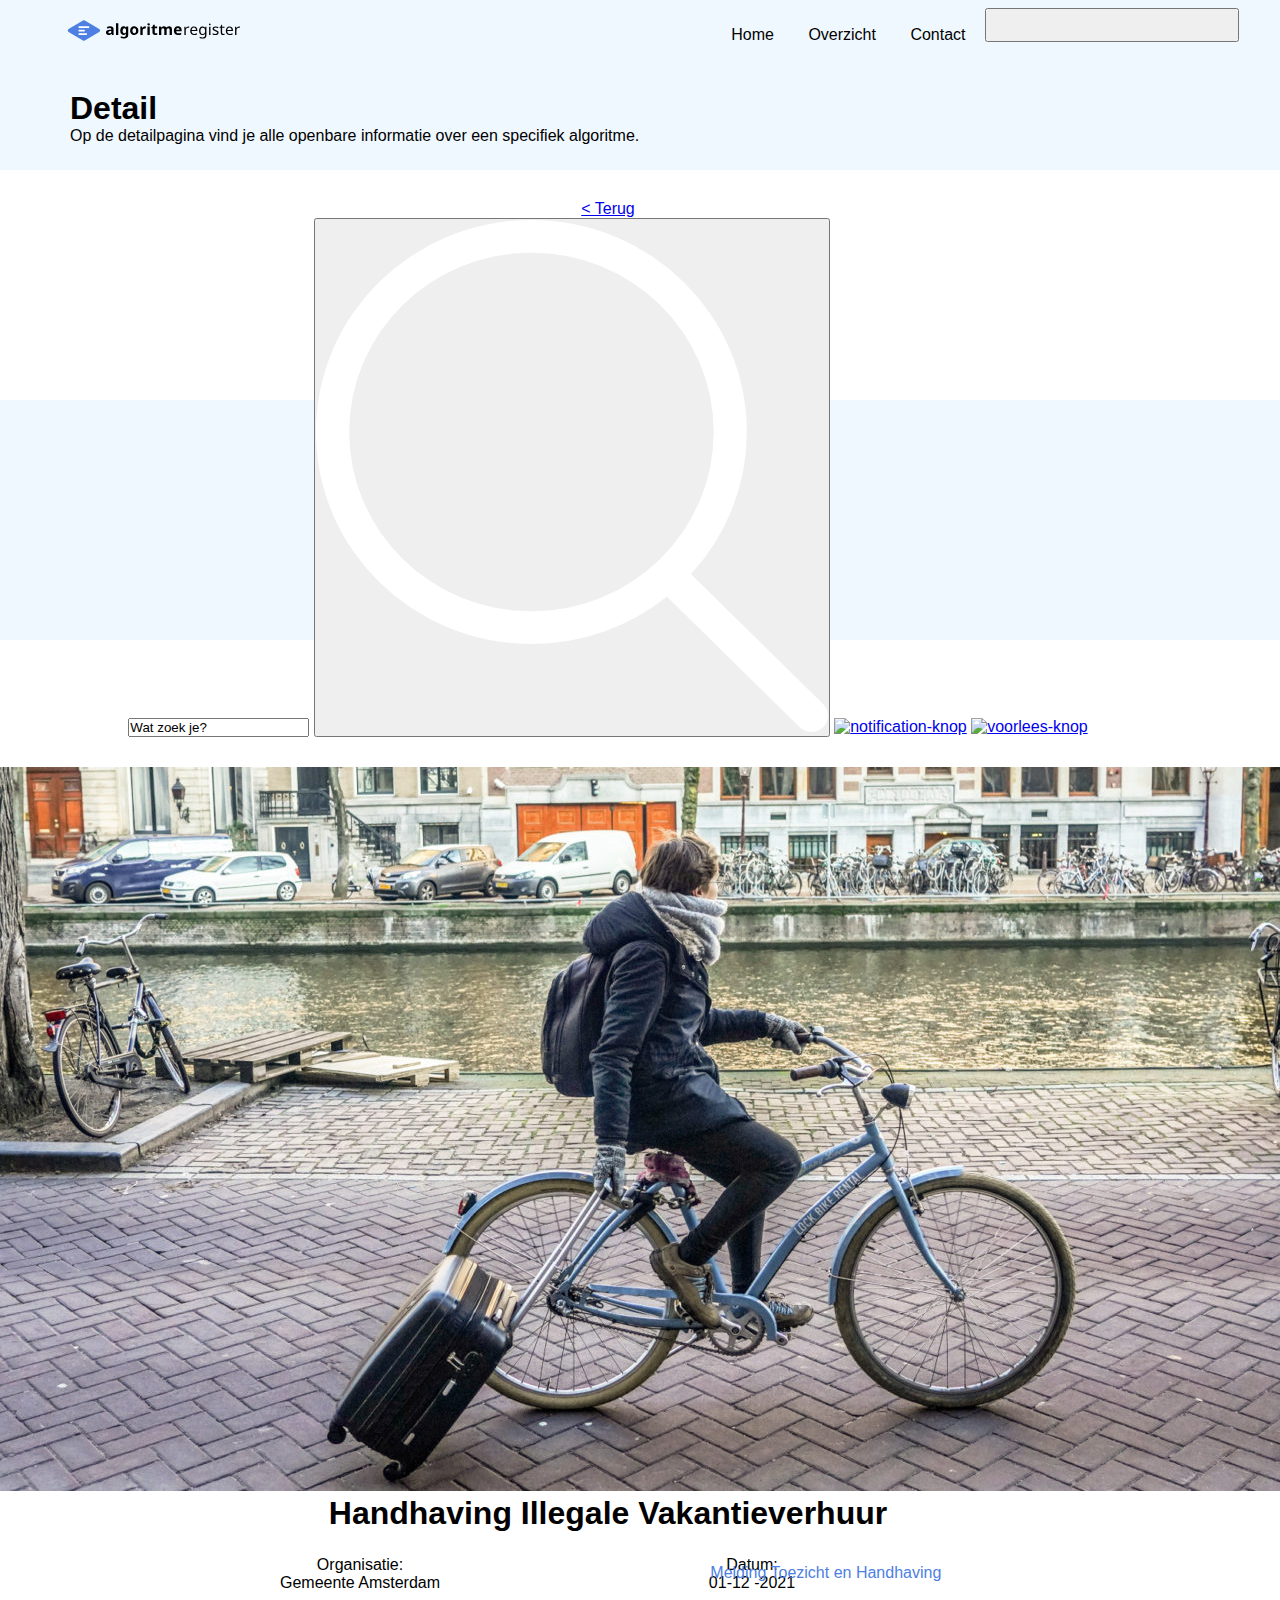
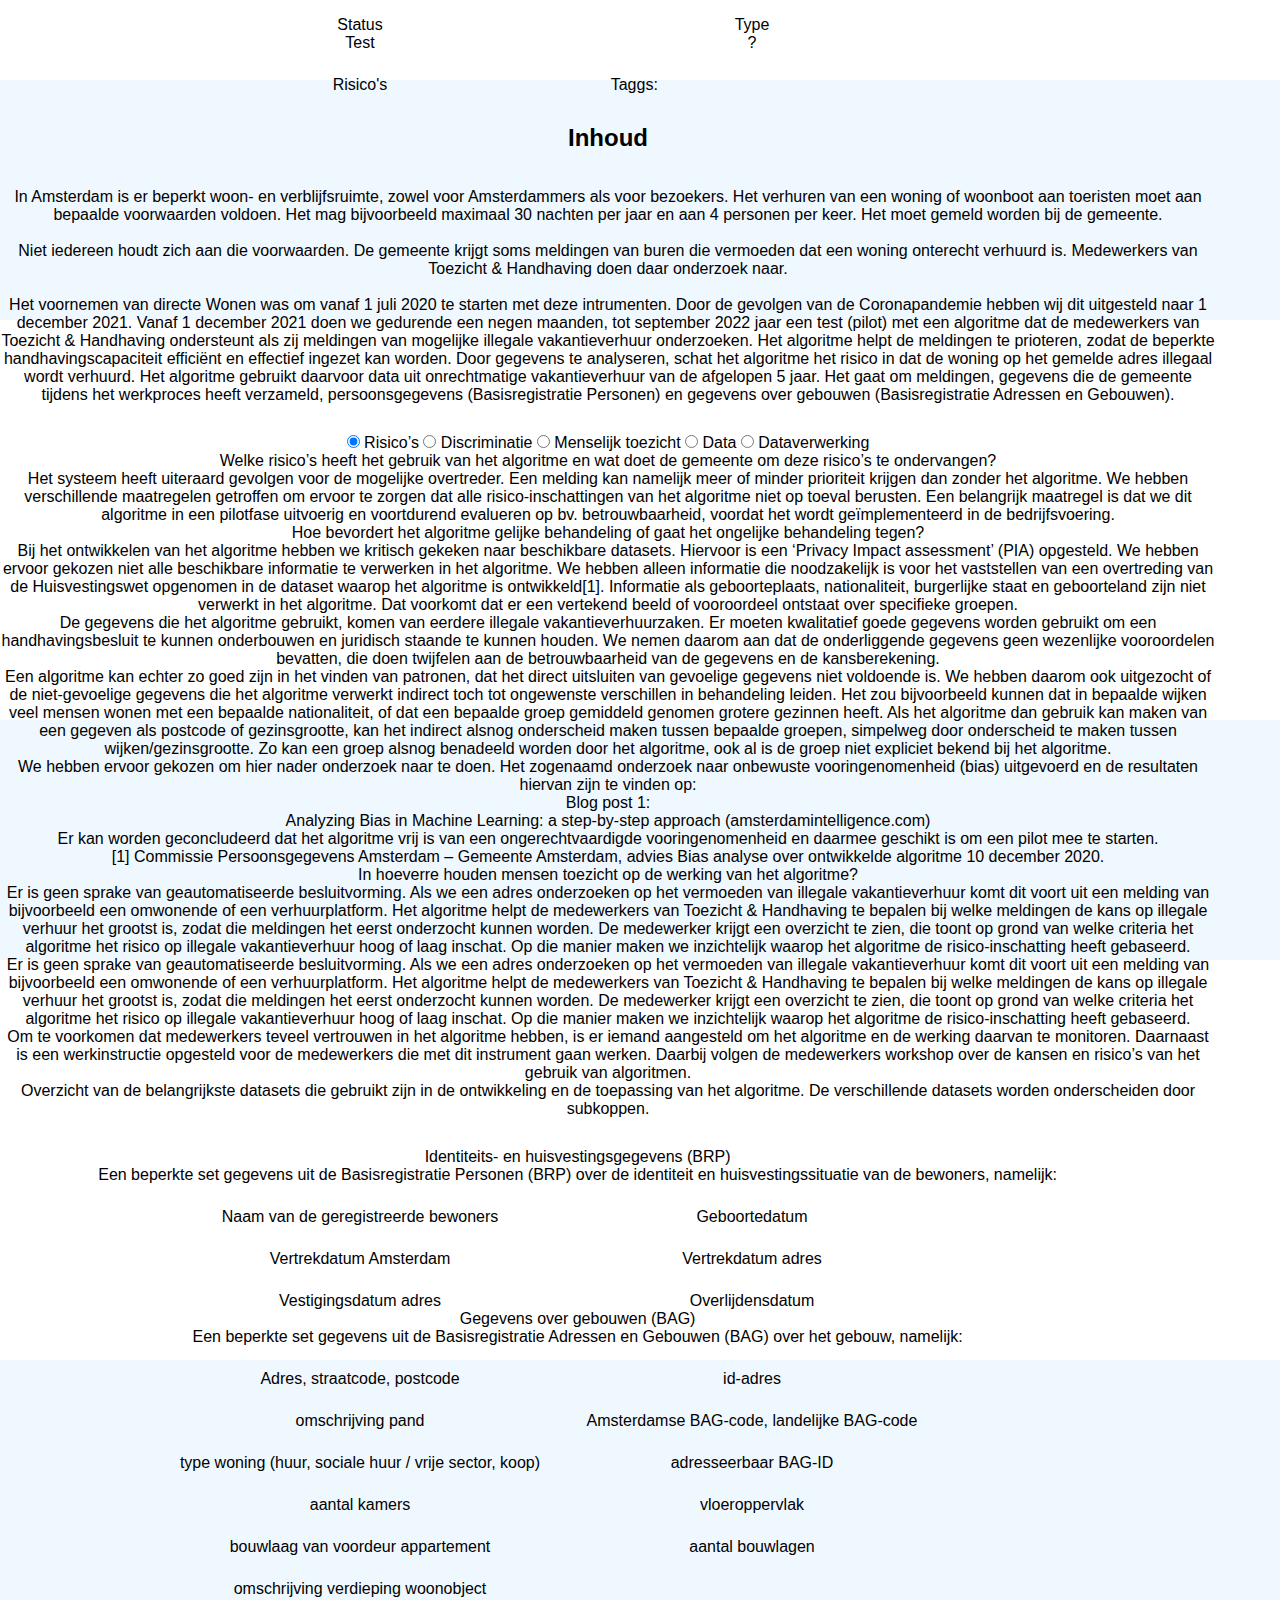
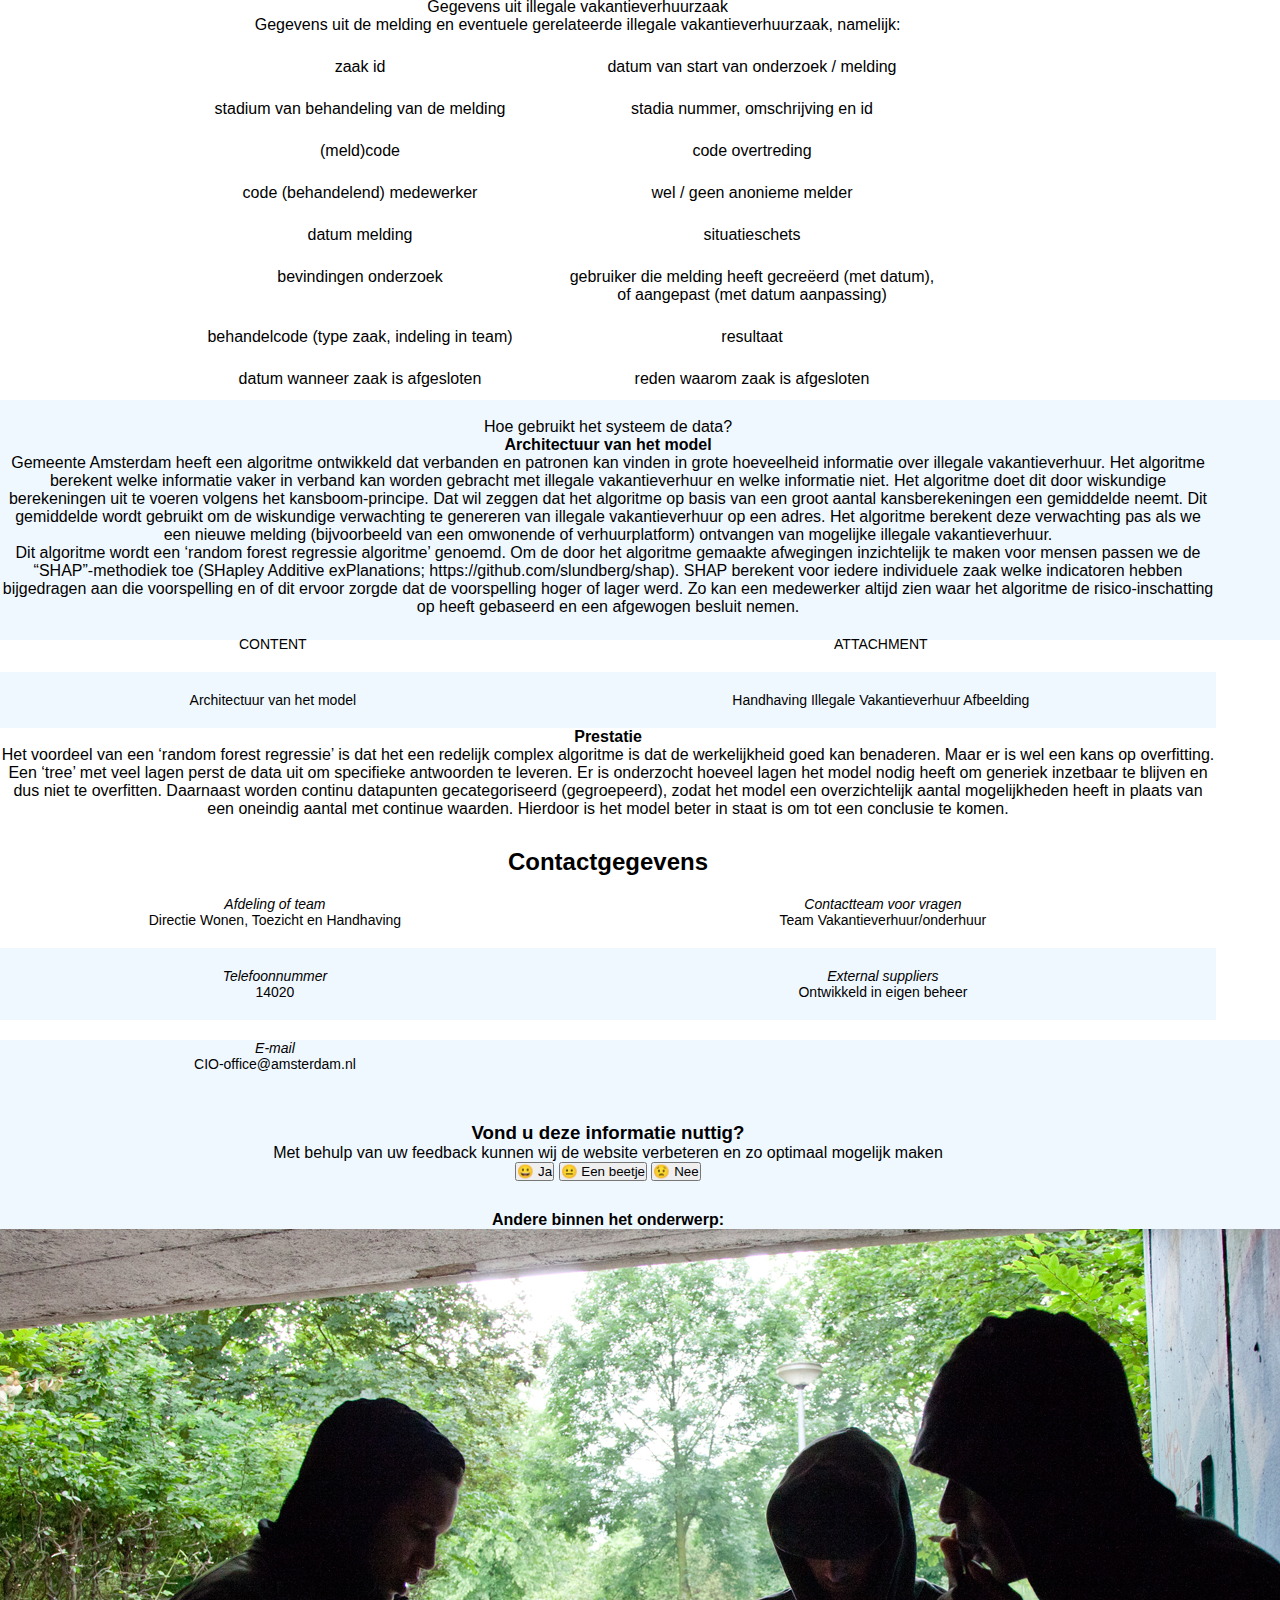
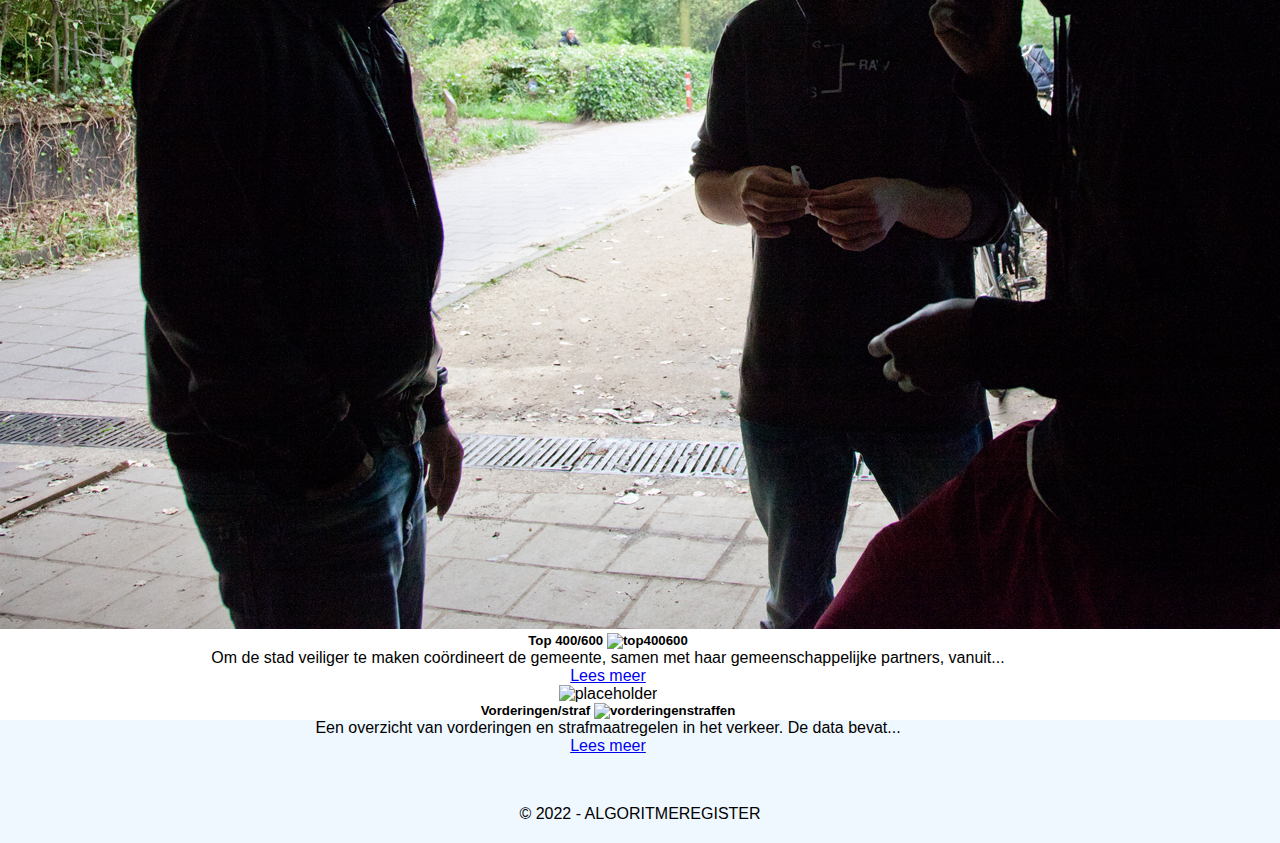
==== detail-pagina.html @ 9055a990 "Organiseren" ====
<!DOCTYPE html>
<html lang="en">
<head>
    <meta charset="UTF-8">
    <meta http-equiv="X-UA-Compatible" content="IE=edge">
    <meta name="viewport" content="width=device-width, initial-scale=1.0">
    <link rel="stylesheet" href="style.css">
    <title>Algoritmeregister</title>
</head>
<body>
    <header>
        <nav class="navigation-bar">          
            <img src="images/algoritmeregister-logo.svg">
            <ul>
              <li><a href="#">Home</a></li>
              <li><a href="index.html">Overzicht</a></li>
              <li><a href="#">Contact</a></li>
              <li><button><img src="images/Netherlands.png" alt=""></button></li>
            </ul>
        </nav>    
        <article>
            <h1>Detail</h1>
            <p>Op de detailpagina vind je alle openbare informatie over een specifiek algoritme.</p>
        </article> 
    </header>

    <main class="detail-page">
        <section>
            <a href="index.html"> < Terug </a>
            <div>
                <input type="text" value="Wat zoek je?">
                <button><img src="images/search.png"></button>
                <a href="#"><img src="images/icons/notification.png" alt="notification-knop"></a>
                <a href="#"><img src="images/icons/sound.png" alt="voorlees-knop"></a>
            </div>
        </section>

        <section class="detail-container">
            <div class="detail-banner">
                <img src="images/table-images/illegaal-verhuur.jpg" alt="illegaal-verhuur" class="banner">
            </div>
            
            <div class="detail-block">
                <h1>Handhaving Illegale Vakantieverhuur</h1>
                <ul class="detail-content">
                    <li>Organisatie: <p>Gemeente Amsterdam</p></li>
                    <li>Datum: <p>01-12 -2021</p></li>
                    <li>Status <p>Test</p></li>
                    <li>Type <p>?</p></li>
                    <li>Risico's</li>
                    <li>Taggs: <a href="#">Melding</a> <a href="#">Toezicht en Handhaving</a></li>
                </ul>
            </div>
        </section>

        <section class="inhoud-container">
            <h2>Inhoud</h2>
            <br>
            <br>
            <article>
                <p>
                    In Amsterdam is er beperkt woon- en verblijfsruimte, zowel voor Amsterdammers als
                    voor bezoekers. Het verhuren van een woning of woonboot aan toeristen moet aan bepaalde
                    voorwaarden voldoen. Het mag bijvoorbeeld maximaal 30 nachten per jaar en aan 4 personen
                    per keer. Het moet gemeld worden bij de gemeente. 
                </p>    
                <br>
                <p>
                    Niet iedereen houdt zich aan die voorwaarden. De gemeente krijgt soms meldingen van buren
                    die vermoeden dat een woning onterecht verhuurd is. Medewerkers van Toezicht & Handhaving 
                    doen daar onderzoek naar. 
                </p>
                <br>
                <p>
                    Het voornemen van directe Wonen was om vanaf 1 juli 2020 te starten met deze 
                    intrumenten. Door de gevolgen van de Coronapandemie hebben wij dit uitgesteld naar
                    1 december 2021. Vanaf 1 december 2021 doen we gedurende een negen maanden, tot 
                    september 2022 jaar een test (pilot) met een algoritme dat de medewerkers van Toezicht
                    & Handhaving ondersteunt als zij meldingen van mogelijke illegale vakantieverhuur 
                    onderzoeken. Het algoritme helpt de meldingen te prioteren, zodat de beperkte 
                    handhavingscapaciteit efficiënt en effectief ingezet kan worden. Door gegevens te 
                    analyseren, schat het algoritme het risico in dat de woning op het gemelde adres illegaal
                    wordt verhuurd. Het algoritme gebruikt daarvoor data uit onrechtmatige 
                    vakantieverhuur van de afgelopen 5 jaar. Het gaat om meldingen, gegevens die de 
                    gemeente tijdens het werkproces heeft verzameld, persoonsgegevens (Basisregistratie 
                    Personen) en gegevens over gebouwen (Basisregistratie Adressen en Gebouwen).
                </p>
            </article>
        </section>

        <!--Tabs-->
      <section class="tabbed">
          <input type="radio" name="tabs" id="tab-nav-1" checked>
          <label for="tab-nav-1">Risico’s</label>
          <input type="radio" name="tabs" id="tab-nav-2">
          <label for="tab-nav-2">Discriminatie</label>
          <input type="radio" name="tabs" id="tab-nav-3">
          <label for="tab-nav-3">Menselijk toezicht</label>
          <input type="radio" name="tabs" id="tab-nav-4">
          <label for="tab-nav-4">Data</label>
          <input type="radio" name="tabs" id="tab-nav-5">
          <label for="tab-nav-5">Dataverwerking</label>

          <div class="tabs">
            <!--     Risico’s     -->
            <div>
              <p>Welke risico’s heeft het gebruik van het algoritme en wat doet de gemeente om deze risico’s te ondervangen?
              <p>
      
              <p>Het systeem heeft uiteraard gevolgen voor de mogelijke overtreder. Een melding kan namelijk meer of minder prioriteit krijgen dan zonder het algoritme. We hebben verschillende maatregelen getroffen om ervoor te zorgen dat alle risico-inschattingen van het algoritme niet op toeval berusten. Een belangrijk maatregel is dat we dit algoritme in een pilotfase uitvoerig en voortdurend evalueren op bv. betrouwbaarheid, voordat het wordt geïmplementeerd in de bedrijfsvoering. </p>
            </div>

            <!--    Discriminatie    -->
            <div>
              <p>Hoe bevordert het algoritme gelijke behandeling of gaat het ongelijke behandeling tegen?
              <p>
      
              <p>Bij het ontwikkelen van het algoritme hebben we kritisch gekeken naar beschikbare datasets. Hiervoor is een ‘Privacy Impact assessment’ (PIA) opgesteld. We hebben ervoor gekozen niet alle beschikbare informatie te verwerken in het algoritme. We hebben alleen informatie die noodzakelijk is voor het vaststellen van een overtreding van de Huisvestingswet opgenomen in de dataset waarop het algoritme is ontwikkeld[1]. Informatie als geboorteplaats, nationaliteit, burgerlijke staat en geboorteland zijn niet verwerkt in het algoritme. Dat voorkomt dat er een vertekend beeld of vooroordeel ontstaat over specifieke groepen.</p>
              <p>De gegevens die het algoritme gebruikt, komen van eerdere illegale vakantieverhuurzaken. Er moeten kwalitatief goede gegevens worden gebruikt om een handhavingsbesluit te kunnen onderbouwen en juridisch staande te kunnen houden. We nemen daarom aan dat de onderliggende gegevens geen wezenlijke vooroordelen bevatten, die doen twijfelen aan de betrouwbaarheid van de gegevens en de kansberekening.</p>
      
              <p>Een algoritme kan echter zo goed zijn in het vinden van patronen, dat het direct uitsluiten van gevoelige gegevens niet voldoende is. We hebben daarom ook uitgezocht of de niet-gevoelige gegevens die het algoritme verwerkt indirect toch tot ongewenste verschillen in behandeling leiden. Het zou bijvoorbeeld kunnen dat in bepaalde wijken veel mensen wonen met een bepaalde nationaliteit, of dat een bepaalde groep gemiddeld genomen grotere gezinnen heeft. Als het algoritme dan gebruik kan maken van een gegeven als postcode of gezinsgrootte, kan het indirect alsnog onderscheid maken tussen bepaalde groepen, simpelweg door onderscheid te maken tussen wijken/gezinsgrootte. Zo kan een groep alsnog benadeeld worden door het algoritme, ook al is de groep niet expliciet bekend bij het algoritme.</p>
      
              <p>We hebben ervoor gekozen om hier nader onderzoek naar te doen. Het zogenaamd onderzoek naar onbewuste vooringenomenheid (bias) uitgevoerd en de resultaten hiervan zijn te vinden op:
                <br>Blog post 1:
                <br> <a>Analyzing Bias in Machine Learning: a step-by-step approach (amsterdamintelligence.com)</a>
                <br>Er kan worden geconcludeerd dat het algoritme vrij is van een ongerechtvaardigde vooringenomenheid en daarmee geschikt is om een pilot mee te starten.
              </p>
      
              <p> <a>[1] Commissie Persoonsgegevens Amsterdam – Gemeente Amsterdam,</a> advies Bias analyse over ontwikkelde algoritme 10 december 2020. </p>
            </div>
      
            <!--     Menselijk toezicht     -->
            <div>
              <p>In hoeverre houden mensen toezicht op de werking van het algoritme?</p>
              <p>Er is geen sprake van geautomatiseerde besluitvorming. Als we een adres onderzoeken op het vermoeden van illegale vakantieverhuur komt dit voort uit een melding van bijvoorbeeld een omwonende of een verhuurplatform. Het algoritme helpt de medewerkers van Toezicht & Handhaving te bepalen bij welke meldingen de kans op illegale verhuur het grootst is, zodat die meldingen het eerst onderzocht kunnen worden. De medewerker krijgt een overzicht te zien, die toont op grond van welke criteria het algoritme het risico op illegale vakantieverhuur hoog of laag inschat. Op die manier maken we inzichtelijk waarop het algoritme de risico-inschatting heeft gebaseerd.</p>
              <p>Er is geen sprake van geautomatiseerde besluitvorming. Als we een adres onderzoeken op het vermoeden van illegale vakantieverhuur komt dit voort uit een melding van bijvoorbeeld een omwonende of een verhuurplatform. Het algoritme helpt de medewerkers van Toezicht & Handhaving te bepalen bij welke meldingen de kans op illegale verhuur het grootst is, zodat die meldingen het eerst onderzocht kunnen worden. De medewerker krijgt een overzicht te zien, die toont op grond van welke criteria het algoritme het risico op illegale vakantieverhuur hoog of laag inschat. Op die manier maken we inzichtelijk waarop het algoritme de risico-inschatting heeft gebaseerd.</p>
              <p>Om te voorkomen dat medewerkers teveel vertrouwen in het algoritme hebben, is er iemand aangesteld om het algoritme en de werking daarvan te monitoren. Daarnaast is een werkinstructie opgesteld voor de medewerkers die met dit instrument gaan werken. Daarbij volgen de medewerkers workshop over de kansen en risico’s van het gebruik van algoritmen.</p>
            </div>
      
            <!--    Data    -->
            <div>
              <p>Overzicht van de belangrijkste datasets die gebruikt zijn in de ontwikkeling en de toepassing van het algoritme. De verschillende datasets worden onderscheiden door subkoppen.</p>
              <section>
                <div>
                  <p>Identiteits- en huisvestingsgegevens (BRP)</p>
                  <p>Een beperkte set gegevens uit de Basisregistratie Personen (BRP) over de identiteit en huisvestingssituatie van de bewoners, namelijk:</p>
                  <ul>
                    <li>Naam van de geregistreerde bewoners</li>
                    <li>Geboortedatum</li>
                    <li>Vertrekdatum Amsterdam</li>
                    <li>Vertrekdatum adres</li>
                    <li>Vestigingsdatum adres</li>
                    <li>Overlijdensdatum</li>
                  </ul>
                </div>
                
                <div>
                  <p>Gegevens over gebouwen (BAG)</p>
                  <p>Een beperkte set gegevens uit de Basisregistratie Adressen en Gebouwen (BAG) over het gebouw, namelijk:</p>
                  <ul>
                    <li>Adres, straatcode, postcode</li>
                    <li>id-adres</li>
                    <li>omschrijving pand</li>
                    <li>Amsterdamse BAG-code, landelijke BAG-code</li>
                    <li>type woning (huur, sociale huur / vrije sector, koop)</li>
                    <li>adresseerbaar BAG-ID</li>
                    <li>aantal kamers</li>
                    <li>vloeroppervlak</li>
                    <li>bouwlaag van voordeur appartement</li>
                    <li>aantal bouwlagen</li>
                    <li>omschrijving verdieping woonobject</li>
                  </ul>
                </div>
                
                <div>
                  <p>Gegevens uit illegale vakantieverhuurzaak</p>
                  <p>Gegevens uit de melding en eventuele gerelateerde illegale vakantieverhuurzaak, namelijk:</p>
                  <ul>
                    <li>zaak id</li>
                    <li>datum van start van onderzoek / melding</li>
                    <li>stadium van behandeling van de melding</li>
                    <li>stadia nummer, omschrijving en id</li>
                    <li>(meld)code</li>
                    <li>code overtreding</li>
                    <li>code (behandelend) medewerker</li>
                    <li>wel / geen anonieme melder</li>
                    <li>datum melding</li>
                    <li>situatieschets</li>
                    <li>bevindingen onderzoek</li>
                    <li>gebruiker die melding heeft gecreëerd (met datum), of aangepast (met datum aanpassing)</li>
                    <li>behandelcode (type zaak, indeling in team)</li>
                    <li>resultaat</li>
                    <li>datum wanneer zaak is afgesloten</li>
                    <li>reden waarom zaak is afgesloten</li>
                  </ul>
                </div>
              </section>
            </div>
      
            <!--   Dataverwerking     -->
            <div>
              <p>Hoe gebruikt het systeem de data?</p>
              <p><strong>Architectuur van het model</strong> <br> Gemeente Amsterdam heeft een algoritme ontwikkeld dat verbanden en patronen kan vinden in grote hoeveelheid informatie over illegale vakantieverhuur. Het algoritme
                berekent welke informatie vaker in verband kan worden gebracht met illegale vakantieverhuur en welke informatie niet. Het algoritme doet dit door wiskundige berekeningen
                uit te voeren volgens het kansboom-principe. Dat wil zeggen dat het algoritme op basis van een groot aantal kansberekeningen een gemiddelde neemt. Dit gemiddelde wordt
                gebruikt om de wiskundige verwachting te genereren van illegale vakantieverhuur op een adres. Het algoritme berekent deze verwachting pas als we een nieuwe melding
                (bijvoorbeeld van een omwonende of verhuurplatform) ontvangen van mogelijke illegale vakantieverhuur.</p>
              <p>Dit algoritme wordt een ‘random forest regressie algoritme’ genoemd. Om de door het algoritme gemaakte afwegingen inzichtelijk te maken voor mensen passen we de
                “SHAP”-methodiek toe (SHapley Additive exPlanations; https://github.com/slundberg/shap). SHAP berekent voor iedere individuele zaak welke indicatoren hebben
                bijgedragen aan die voorspelling en of dit ervoor zorgde dat de voorspelling hoger of lager werd. Zo kan een medewerker altijd zien waar het algoritme de risico-inschatting
                op heeft gebaseerd en een afgewogen besluit nemen.</p>
              <table>
                <tr>
                  <td>CONTENT</td>
                  <td>ATTACHMENT</td>
                </tr>
                <tr>
                  <td>Architectuur van het model</td>
                  <td><a>Handhaving Illegale Vakantieverhuur Afbeelding</a></td>
                </tr>
              </table>
              <p><strong>Prestatie</strong>
                <br>Het voordeel van een ‘random forest regressie’ is dat het een redelijk complex algoritme is dat de werkelijkheid goed kan benaderen. Maar er is wel een kans op overfitting. Een
                ‘tree’ met veel lagen perst de data uit om specifieke antwoorden te leveren. Er is onderzocht hoeveel lagen het model nodig heeft om generiek inzetbaar te blijven en dus niet
                te overfitten. Daarnaast worden continu datapunten gecategoriseerd (gegroepeerd), zodat het model een overzichtelijk aantal mogelijkheden heeft in plaats van een oneindig
                aantal met continue waarden. Hierdoor is het model beter in staat is om tot een conclusie te komen.
              </p>
            </div>
      
          </div>
        </section>
        <!--Tabs-->

        <section class="contactgegevens">
            <h2>Contactgegevens</h2>
            <table>    
                <tr>
                    <td>
                        <i>Afdeling of team</i>
                        <br>
                        Directie Wonen, Toezicht en Handhaving
                    </td>
                    <td>
                        <i>Contactteam voor vragen</i>
                        <br>
                        Team Vakantieverhuur/onderhuur
                    </td>
                </tr>

                <tr>
                    <td>
                        <i>Telefoonnummer</i>
                        <br>
                        14020
                    </td>
                    <td>
                        <i>External suppliers</i>
                        <br>
                        Ontwikkeld in eigen beheer
                    </td>
                </tr>

                <tr>
                    <td>
                        <i>E-mail</i>
                        <br>
                        CIO-office@amsterdam.nl
                    </td>
                    <td></td>
                </tr>
            </table>
        </section>

        <section class="feedback">
            <h3>Vond u deze informatie nuttig?</h3>
            <p>Met behulp van uw feedback kunnen wij de website verbeteren en zo optimaal mogelijk maken</p>
            <button>&#128512; Ja</button>
            <button>&#128528; Een beetje</button>
            <button>&#128543; Nee</button>
        </section>

        <section class="subjects">
          <h4>Andere binnen het onderwerp:</h4>
          <div class="subject-container">
              <img src="images/table-images/top400600.jpg" alt="top400600">
              <div class="subject-content">
                  <h5>Top 400/600 <img src="images/icons/top400600-icon.png" class="subject-icon" alt="top400600"></h5>
                  <p>
                      Om de stad veiliger te maken coördineert de
                      gemeente, samen met haar gemeenschappelijke
                      partners, vanuit...
                  </p>
                  <a href="#">Lees meer</a>
              </div>
          </div>
          <div class="subject-container">
              <img src="images/table-images/placeholder-img.png" alt="placeholder">
              <div class="subject-content">
                      <h5>Vorderingen/straf <img src="images/icons/vorderingenstraffen-icon.png" class="subject-icon" alt="vorderingenstraffen"></h5>
                  <p>
                      Een overzicht van vorderingen
                      en strafmaatregelen in het 
                      verkeer. De data bevat...
                  </p>
                  <a href="#">Lees meer</a>
              </div>
          </div>
      </section>

        <button class="chatbot"><img src="images/simple-hipchat.png"></button>
    </main>

    <footer>
      <p>© 2022 - ALGORITMEREGISTER</p> 
    </footer>

    
    <script src="js/script.js"></script>
    <script src="js/ajaxscript.js"></script>
</body>
</html>
---- style.css ----
* {
    margin: 0;
    padding: 0;
    box-sizing: border-box;
}

:root{
    --background-color:#ffffff;
    --hoofd-color: #4D80E2;
    --secondary-color: aliceblue;
    --grey-color: #676968;

    /* thema's colors */
    --openbare-orde:#ACECA1;
    --Financien:#867275;
    --Verkeer:#B3679B;
}

body {
    font-family: 'Noto Sans SC', Helvetica, arial, sans-serif;
    min-height: 100vh;
    background-image: linear-gradient(var(--background-color) 25em, var(--secondary-color) 20em);
    background-size: 100% 40em;
}  
  
.navigation-bar {
    height: 70px;
    width: 100%;
    text-align:center;
    background-color: var(--secondary-color);
}

.navigation-bar img{
    float: left;
    width: 250px;
    padding: 20px 10px 10px 66px;
}

.navigation-bar ul {
    padding: 0px 41px 0px 0px;
    float: right;
}

.navigation-bar li {
    display: inline;
}

.navigation-bar li a {
    color: black;
    font-size: 16px;
    font-family: "Trebuchet MS", Arial, Helvetica, sans-serif;
    text-decoration: none;
    line-height: 70px;
    padding: 5px 15px;
}

header article {
    padding: 20px 70px;
    background-color: var(--secondary-color);
    height: 100px;
}

main section {
    width: 95%;
    text-align: center;
    margin-top: 30px;
    margin-bottom: 30px;
    align-items: baseline;
}

main section h2 a {
    float: left;
    padding: 20px 10px 10px 15px;
}

main section select {
    padding: 0px 20px 0px 0px;
    float: right;
    margin-top: 20px;
}

main section select {
    border-radius: 5px;
    border: 2px solid var(--hoofd-color);
    padding: 2px;
}

main section .list-option img {
    width: 25px;
    float: right;
    filter: invert(48%) sepia(90%) saturate(2077%) hue-rotate(201deg) brightness(92%) contrast(93%);
    margin-top: 20px;
    margin-left: 17px;
}

main section .search img {
    width: 17px;
    float: right;
    filter: invert(100%) sepia(100%) saturate(0%) hue-rotate(242deg) brightness(105%) contrast(105%);
}

main section .search {
    padding: 5px;
    background-color: var(--hoofd-color);
    border: none;
    border-radius: 5px;
    float: right;
    margin-top: 17px;
    margin-left: 17px;
}

main section button img {
    filter: invert(100%) sepia(0%) saturate(1833%) hue-rotate(316deg) brightness(110%) contrast(100%);
    margin: 0;
}

main section h2 a {
    padding: 20px 70px;
    text-decoration: none;
    color: black;
}

table {
    font-family: Arial, Helvetica, sans-serif;
    border-collapse: collapse;
    width: 100%;
  }
    
    table td {
        padding: 20px;
        font-size: 14px;
        width: 100px;
    }

    table, th, td {
        text-align: center;
    }

    table td img {
        width: 150px;
    }
    
    table tr:nth-child(even) {
        background-color: #f0f8ff;
    }
    
    table th {
        padding-top: 12px;
        padding-bottom: 12px;
        color: var(--hoofd-color);
    }

.pagination {
    display: flex;
    justify-content: center;
    margin-top: 20px;
    margin-bottom: 20px;
}
  
  .pagination a {
    color: black;
    float: left;
    padding: 8px 16px;
    text-decoration: none;
  }
  
  .pagination a.active {
    background-color: var(--hoofd-color);
    color: white;
    border-radius: 5px;
  }
  
  .pagination a:hover:not(.active) {
    background-color: #f0f8ff;
    border-radius: 5px;
  }

footer {
    left: 0;
    bottom: 0;
    width: 100%;
    background-color: #f0f8ff;
    color: black;
    text-align: center;
    padding: 20px;
 }

.filterOption {
     display: flex;
     justify-content: space-around;
     flex-wrap: wrap;
     width: 100%;
     justify-content: center;
 }

 .filterOption a {
    text-decoration: none;
    background-color: #f0f8ff;
    color: black;
    opacity: 0.7;
    padding: 15px;
    border-radius: 5px;
    margin: 15px 10px 15px 0px;
 }


/* @media only screen and (max-width: 600px) {

    .navigation {
        background-color: var(--secondary-color);
        height: 150px;
    }

    .navigation .logo {
        width: 250px;
        padding: 10px 0px 0px 10px;
    }

    .navigation ul li a {
        text-decoration: none;
        color: black;
        font-size: 15px;
        padding: 10px;
    }   

    .navigation ul li {
        padding: 10px;
    }

    h1 {
        padding: 10px;
    }

}  */



        /*  het bolkjes lijst */

main ul{
    width: 100%;
    padding-top: 1.5em;
    padding-left: 11em;
    list-style: none;
    display: flex;
    flex-wrap: wrap;
    gap: 1.5em;
}

main ul li{
    width: 23em;
    display: block;
    position: relative;
}

main ul li img{
    width: 22em;
    display: block;
    height: 15em;
    overflow: hidden;
    border-radius: .8em;
}

main ul li div{
    width: 18em;
    height: 21em;
    padding: 1em;
    background-color: var(--background-color);
    border-radius: .5em;
    position: relative;
    top: -5em;
    left: 2em;
}

    .Openbareorde-box{
        box-shadow: var(--openbare-orde) 0 2px 6px;
    }

    .Financien-box{
        box-shadow: var(--Financien) 0 2px 6px;
    }

    .Verkeer-box{
        box-shadow: var(--Verkeer) 0 2px 6px;
    }

main ul li a{
    text-decoration: none;
}

main ul li div a h3{
    color: #000000;
    margin-bottom: 1em;
    background-size: .9em;
    background-repeat: no-repeat;
    background-position-x: right;
    background-position-y: bottom;
}

    .Openbareorde{
        background-image: url(images/icons/Openbareorde.icon.svg);
    }

    .Financien{
        background-image: url(images/icons/Financien-icon.svg);
    }

    .Verkeer{
        background-image: url(images/icons/Verkeer-icon.svg);
    }

main ul li div a h3::after{
    content: "";
    display: block;
    width: 100%;
    height: .05em;
    position: relative;
    bottom: -.2em;
    background-color: rgb(4, 5, 0);
}

main ul li div p{
    line-height: 1.5em;
}

main ul li>a{
    color: var(--hoofd-color);
    position: relative;
    bottom: 7em;
    left: 3em;
}

main ul li>a:hover{
    text-decoration: underline;
}

.chatbot{
    background-color: transparent;
    border: none;
    transform: scale(.6);
    transition: .5s;


    position: fixed;
    bottom: 1em;
    right: 1em;
    cursor: pointer;
}

    .chatbot:hover{
        transform: scale(.7);
    }

    .chatbot.open{
        transform: scale(.5);
    }
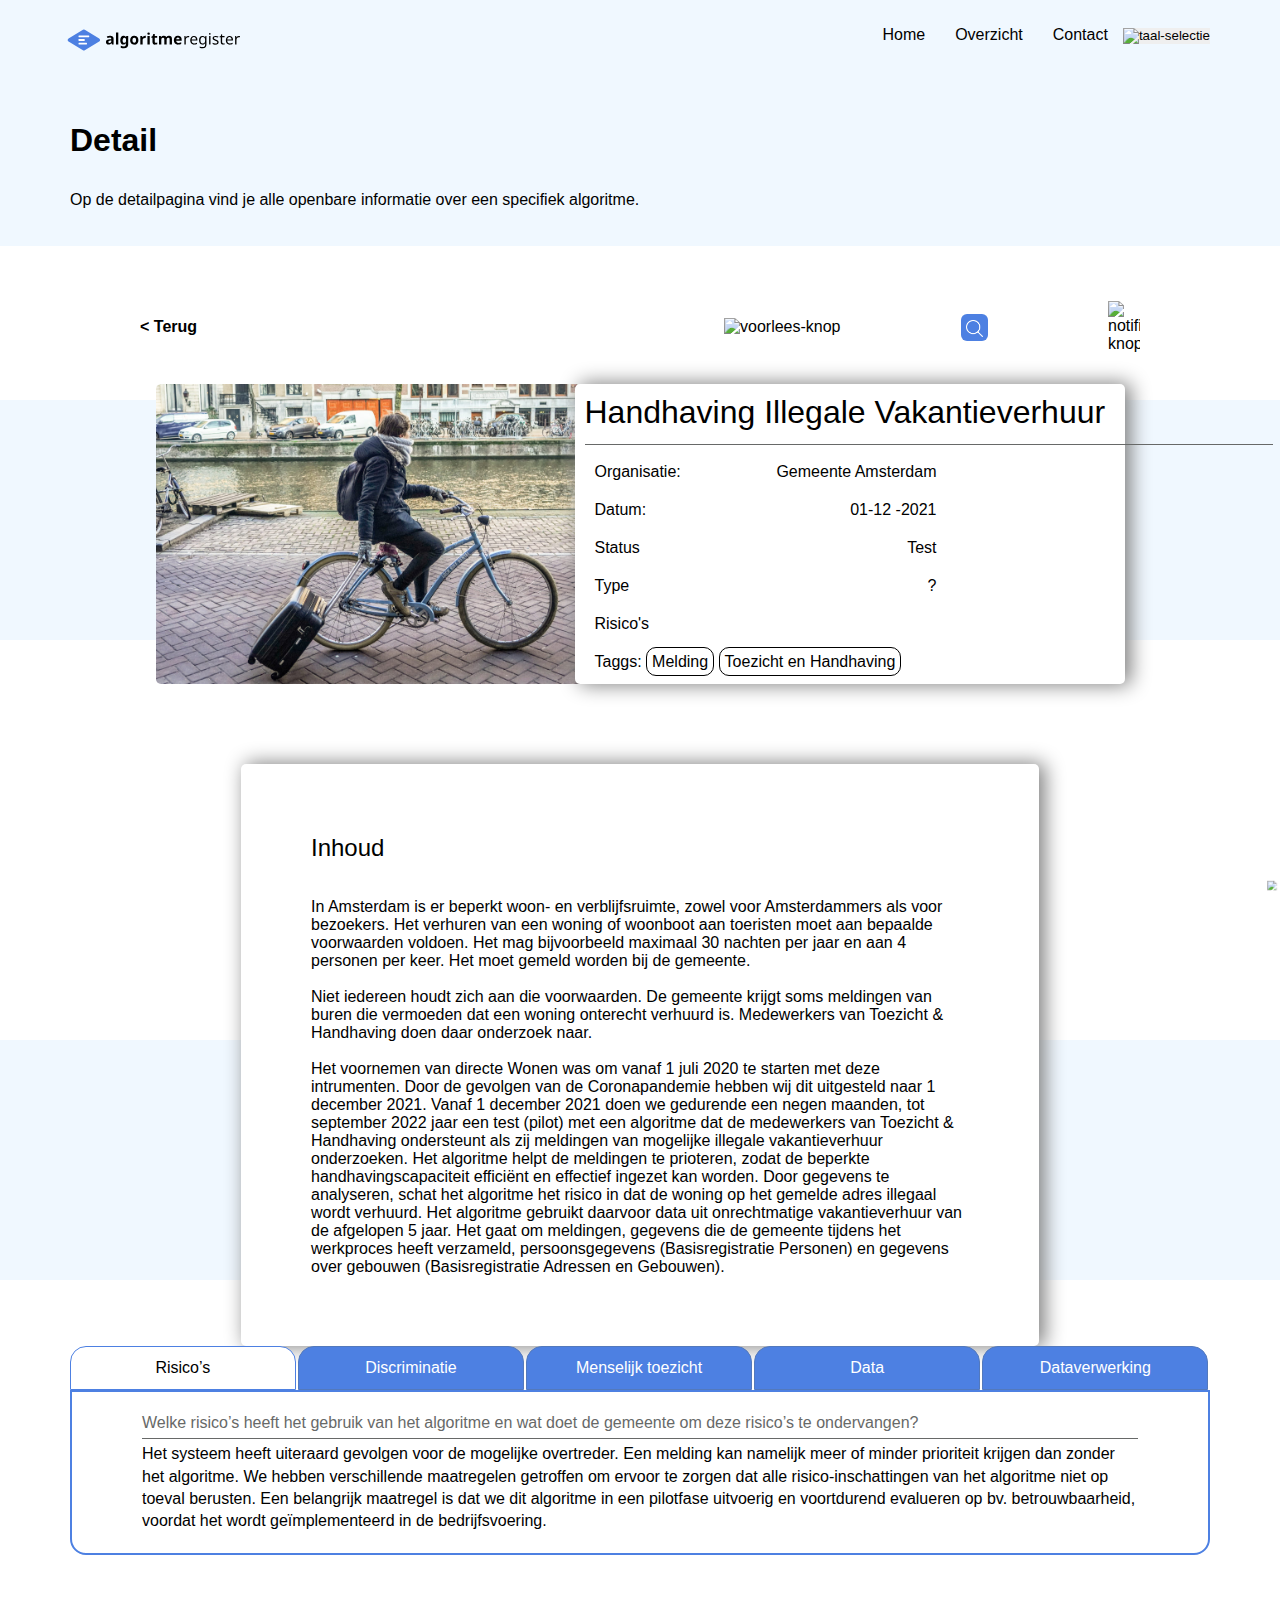
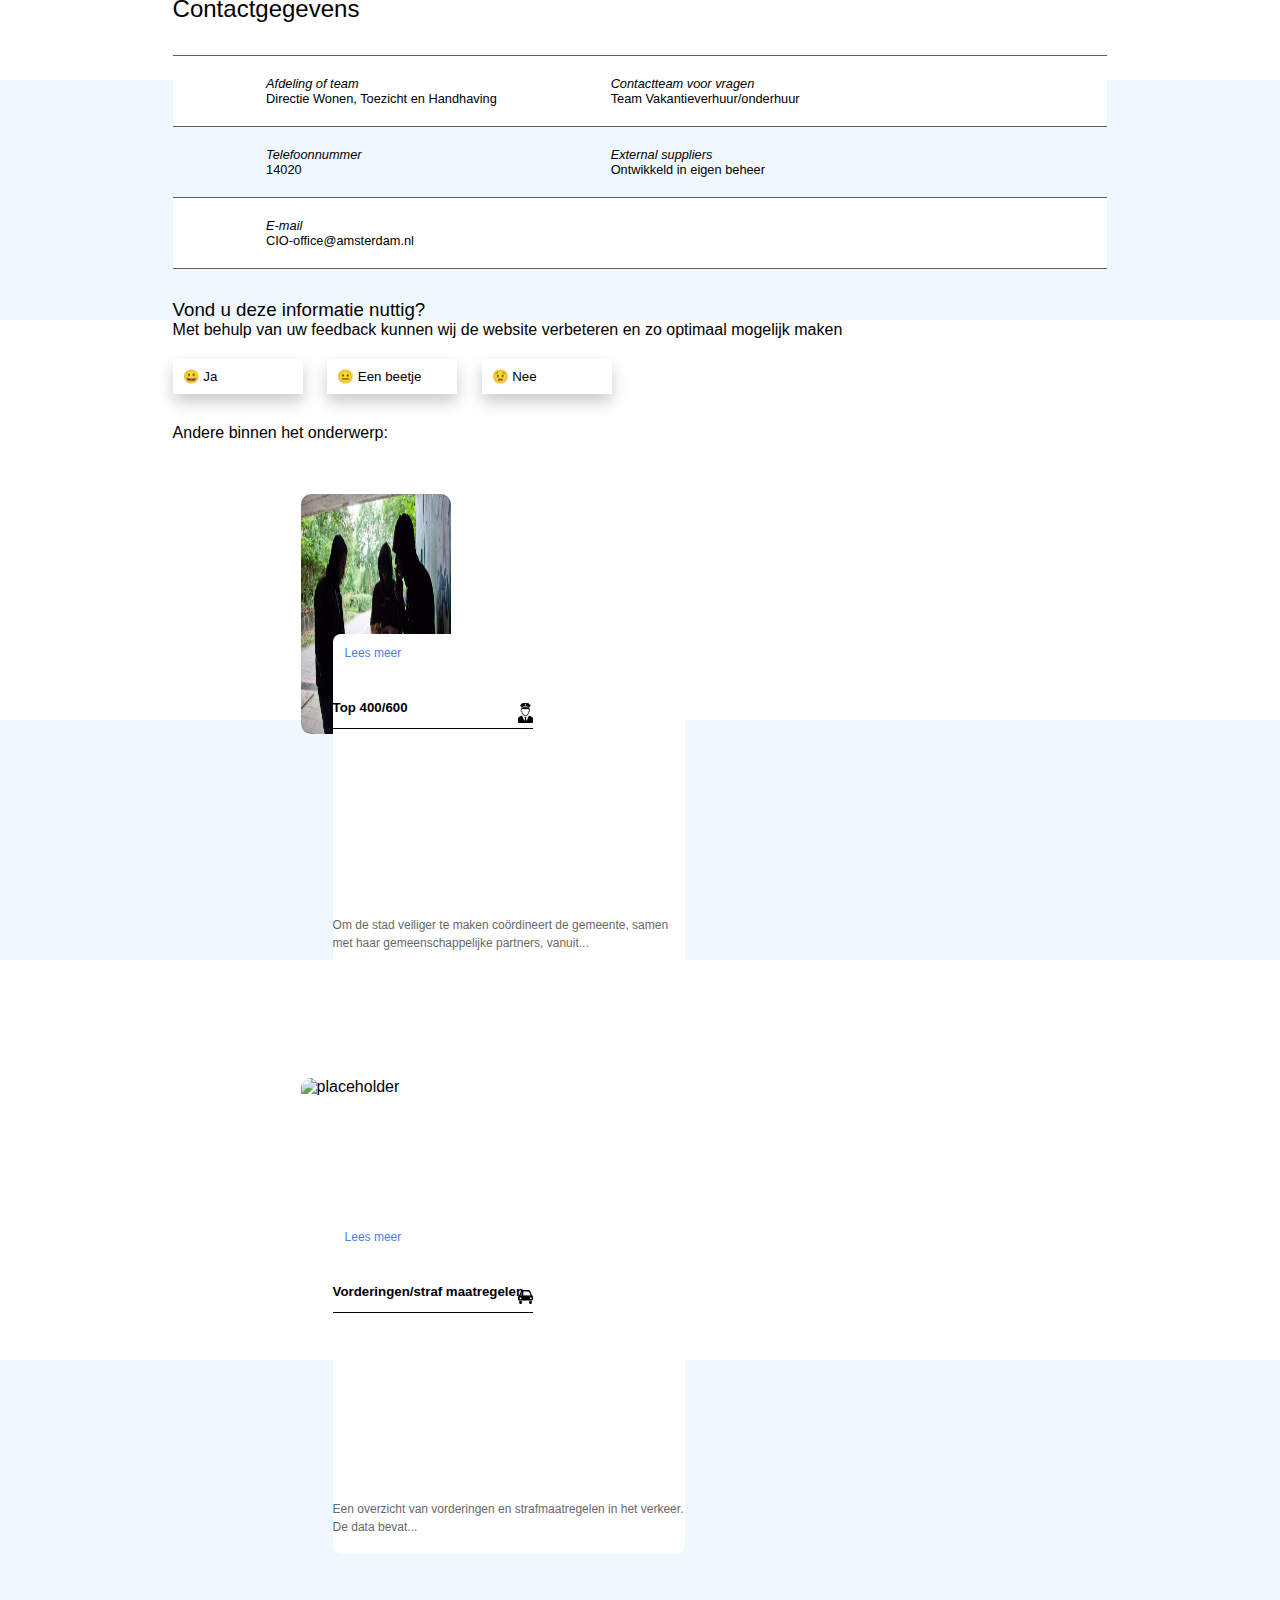
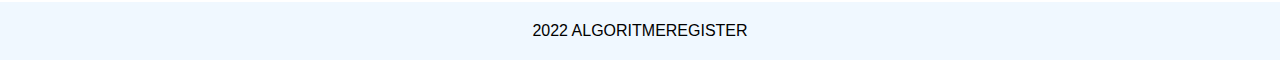
==== commit 1a07bf86: "fixen" ====
--- a/detail-pagina.html
+++ b/detail-pagina.html
@@ -9,13 +9,13 @@
 </head>
 <body>
     <header>
-        <nav class="navigation-bar">          
-            <img src="images/algoritmeregister-logo.svg">
+        <nav class="navigation-bar">
+            <img src="images/algoritmeregister-logo.svg" alt="logo">
             <ul>
               <li><a href="#">Home</a></li>
-              <li><a href="index.html">Overzicht</a></li>
+              <li><a href="#">Overzicht</a></li>
               <li><a href="#">Contact</a></li>
-              <li><button><img src="images/Netherlands.png" alt=""></button></li>
+              <li><button><img src="images/Netherlands.png" alt="taal-selectie"></button></li>
             </ul>
         </nav>    
         <article>
@@ -26,14 +26,33 @@
 
     <main class="detail-page">
         <section>
-            <a href="index.html"> < Terug </a>
+            <a href="index.html" class="terug-link">< Terug </a>
             <div>
                 <input type="text" value="Wat zoek je?">
-                <button><img src="images/search.png"></button>
-                <a href="#"><img src="images/icons/notification.png" alt="notification-knop"></a>
+                <button><img src="images/search.png" alt="zoek-knop" ></button>
+                <img src="images/icons/notification.png" alt="notification-knop" id="notificationBtn">
                 <a href="#"><img src="images/icons/sound.png" alt="voorlees-knop"></a>
             </div>
         </section>
+        <div id="popUp" class="pop-up">
+          <div class="popUp-content">
+            <span class="close">&times;</span>
+            <h5>Ik wil op de hoogte blijven van:</h5>
+            <input type="checkbox" name="keuze1" value="keuze1">
+            <label for="keuze1"> Wanneer er wijzigingen plaatsvinden voor <b>"Handhaving Illegale Vakantieverhuur"</b></label><br>
+            <input type="checkbox" name="keuze2" value="keuze2">
+            <label for="keuze2">Nieuwe algoritmes met hetzelfde thema bijkomen</label><br>
+            <input type="checkbox" name="keuze3" value="keuze3">
+            <label for="keuze3"> Nieuwe algoritmes bijkomen</label><br>
+            <form>
+              <label for="e-mail">Voer uw e-mail in:</label>
+              <input type="text" required>
+            </form>
+            <div>
+              <button class="gereed">gereed</button>
+            </div>
+          </div>
+        </div>
 
         <section class="detail-container">
             <div class="detail-banner">
@@ -89,146 +108,146 @@
         </section>
 
         <!--Tabs-->
-      <section class="tabbed">
-          <input type="radio" name="tabs" id="tab-nav-1" checked>
-          <label for="tab-nav-1">Risico’s</label>
-          <input type="radio" name="tabs" id="tab-nav-2">
-          <label for="tab-nav-2">Discriminatie</label>
-          <input type="radio" name="tabs" id="tab-nav-3">
-          <label for="tab-nav-3">Menselijk toezicht</label>
-          <input type="radio" name="tabs" id="tab-nav-4">
-          <label for="tab-nav-4">Data</label>
-          <input type="radio" name="tabs" id="tab-nav-5">
-          <label for="tab-nav-5">Dataverwerking</label>
-
-          <div class="tabs">
-            <!--     Risico’s     -->
-            <div>
-              <p>Welke risico’s heeft het gebruik van het algoritme en wat doet de gemeente om deze risico’s te ondervangen?
-              <p>
-      
-              <p>Het systeem heeft uiteraard gevolgen voor de mogelijke overtreder. Een melding kan namelijk meer of minder prioriteit krijgen dan zonder het algoritme. We hebben verschillende maatregelen getroffen om ervoor te zorgen dat alle risico-inschattingen van het algoritme niet op toeval berusten. Een belangrijk maatregel is dat we dit algoritme in een pilotfase uitvoerig en voortdurend evalueren op bv. betrouwbaarheid, voordat het wordt geïmplementeerd in de bedrijfsvoering. </p>
-            </div>
-
-            <!--    Discriminatie    -->
-            <div>
-              <p>Hoe bevordert het algoritme gelijke behandeling of gaat het ongelijke behandeling tegen?
-              <p>
-      
-              <p>Bij het ontwikkelen van het algoritme hebben we kritisch gekeken naar beschikbare datasets. Hiervoor is een ‘Privacy Impact assessment’ (PIA) opgesteld. We hebben ervoor gekozen niet alle beschikbare informatie te verwerken in het algoritme. We hebben alleen informatie die noodzakelijk is voor het vaststellen van een overtreding van de Huisvestingswet opgenomen in de dataset waarop het algoritme is ontwikkeld[1]. Informatie als geboorteplaats, nationaliteit, burgerlijke staat en geboorteland zijn niet verwerkt in het algoritme. Dat voorkomt dat er een vertekend beeld of vooroordeel ontstaat over specifieke groepen.</p>
-              <p>De gegevens die het algoritme gebruikt, komen van eerdere illegale vakantieverhuurzaken. Er moeten kwalitatief goede gegevens worden gebruikt om een handhavingsbesluit te kunnen onderbouwen en juridisch staande te kunnen houden. We nemen daarom aan dat de onderliggende gegevens geen wezenlijke vooroordelen bevatten, die doen twijfelen aan de betrouwbaarheid van de gegevens en de kansberekening.</p>
-      
-              <p>Een algoritme kan echter zo goed zijn in het vinden van patronen, dat het direct uitsluiten van gevoelige gegevens niet voldoende is. We hebben daarom ook uitgezocht of de niet-gevoelige gegevens die het algoritme verwerkt indirect toch tot ongewenste verschillen in behandeling leiden. Het zou bijvoorbeeld kunnen dat in bepaalde wijken veel mensen wonen met een bepaalde nationaliteit, of dat een bepaalde groep gemiddeld genomen grotere gezinnen heeft. Als het algoritme dan gebruik kan maken van een gegeven als postcode of gezinsgrootte, kan het indirect alsnog onderscheid maken tussen bepaalde groepen, simpelweg door onderscheid te maken tussen wijken/gezinsgrootte. Zo kan een groep alsnog benadeeld worden door het algoritme, ook al is de groep niet expliciet bekend bij het algoritme.</p>
-      
-              <p>We hebben ervoor gekozen om hier nader onderzoek naar te doen. Het zogenaamd onderzoek naar onbewuste vooringenomenheid (bias) uitgevoerd en de resultaten hiervan zijn te vinden op:
-                <br>Blog post 1:
-                <br> <a>Analyzing Bias in Machine Learning: a step-by-step approach (amsterdamintelligence.com)</a>
-                <br>Er kan worden geconcludeerd dat het algoritme vrij is van een ongerechtvaardigde vooringenomenheid en daarmee geschikt is om een pilot mee te starten.
-              </p>
-      
-              <p> <a>[1] Commissie Persoonsgegevens Amsterdam – Gemeente Amsterdam,</a> advies Bias analyse over ontwikkelde algoritme 10 december 2020. </p>
-            </div>
-      
-            <!--     Menselijk toezicht     -->
-            <div>
-              <p>In hoeverre houden mensen toezicht op de werking van het algoritme?</p>
-              <p>Er is geen sprake van geautomatiseerde besluitvorming. Als we een adres onderzoeken op het vermoeden van illegale vakantieverhuur komt dit voort uit een melding van bijvoorbeeld een omwonende of een verhuurplatform. Het algoritme helpt de medewerkers van Toezicht & Handhaving te bepalen bij welke meldingen de kans op illegale verhuur het grootst is, zodat die meldingen het eerst onderzocht kunnen worden. De medewerker krijgt een overzicht te zien, die toont op grond van welke criteria het algoritme het risico op illegale vakantieverhuur hoog of laag inschat. Op die manier maken we inzichtelijk waarop het algoritme de risico-inschatting heeft gebaseerd.</p>
-              <p>Er is geen sprake van geautomatiseerde besluitvorming. Als we een adres onderzoeken op het vermoeden van illegale vakantieverhuur komt dit voort uit een melding van bijvoorbeeld een omwonende of een verhuurplatform. Het algoritme helpt de medewerkers van Toezicht & Handhaving te bepalen bij welke meldingen de kans op illegale verhuur het grootst is, zodat die meldingen het eerst onderzocht kunnen worden. De medewerker krijgt een overzicht te zien, die toont op grond van welke criteria het algoritme het risico op illegale vakantieverhuur hoog of laag inschat. Op die manier maken we inzichtelijk waarop het algoritme de risico-inschatting heeft gebaseerd.</p>
-              <p>Om te voorkomen dat medewerkers teveel vertrouwen in het algoritme hebben, is er iemand aangesteld om het algoritme en de werking daarvan te monitoren. Daarnaast is een werkinstructie opgesteld voor de medewerkers die met dit instrument gaan werken. Daarbij volgen de medewerkers workshop over de kansen en risico’s van het gebruik van algoritmen.</p>
-            </div>
-      
-            <!--    Data    -->
-            <div>
-              <p>Overzicht van de belangrijkste datasets die gebruikt zijn in de ontwikkeling en de toepassing van het algoritme. De verschillende datasets worden onderscheiden door subkoppen.</p>
-              <section>
-                <div>
-                  <p>Identiteits- en huisvestingsgegevens (BRP)</p>
-                  <p>Een beperkte set gegevens uit de Basisregistratie Personen (BRP) over de identiteit en huisvestingssituatie van de bewoners, namelijk:</p>
-                  <ul>
-                    <li>Naam van de geregistreerde bewoners</li>
-                    <li>Geboortedatum</li>
-                    <li>Vertrekdatum Amsterdam</li>
-                    <li>Vertrekdatum adres</li>
-                    <li>Vestigingsdatum adres</li>
-                    <li>Overlijdensdatum</li>
-                  </ul>
-                </div>
-                
-                <div>
-                  <p>Gegevens over gebouwen (BAG)</p>
-                  <p>Een beperkte set gegevens uit de Basisregistratie Adressen en Gebouwen (BAG) over het gebouw, namelijk:</p>
-                  <ul>
-                    <li>Adres, straatcode, postcode</li>
-                    <li>id-adres</li>
-                    <li>omschrijving pand</li>
-                    <li>Amsterdamse BAG-code, landelijke BAG-code</li>
-                    <li>type woning (huur, sociale huur / vrije sector, koop)</li>
-                    <li>adresseerbaar BAG-ID</li>
-                    <li>aantal kamers</li>
-                    <li>vloeroppervlak</li>
-                    <li>bouwlaag van voordeur appartement</li>
-                    <li>aantal bouwlagen</li>
-                    <li>omschrijving verdieping woonobject</li>
-                  </ul>
-                </div>
-                
-                <div>
-                  <p>Gegevens uit illegale vakantieverhuurzaak</p>
-                  <p>Gegevens uit de melding en eventuele gerelateerde illegale vakantieverhuurzaak, namelijk:</p>
-                  <ul>
-                    <li>zaak id</li>
-                    <li>datum van start van onderzoek / melding</li>
-                    <li>stadium van behandeling van de melding</li>
-                    <li>stadia nummer, omschrijving en id</li>
-                    <li>(meld)code</li>
-                    <li>code overtreding</li>
-                    <li>code (behandelend) medewerker</li>
-                    <li>wel / geen anonieme melder</li>
-                    <li>datum melding</li>
-                    <li>situatieschets</li>
-                    <li>bevindingen onderzoek</li>
-                    <li>gebruiker die melding heeft gecreëerd (met datum), of aangepast (met datum aanpassing)</li>
-                    <li>behandelcode (type zaak, indeling in team)</li>
-                    <li>resultaat</li>
-                    <li>datum wanneer zaak is afgesloten</li>
-                    <li>reden waarom zaak is afgesloten</li>
-                  </ul>
-                </div>
-              </section>
-            </div>
-      
-            <!--   Dataverwerking     -->
-            <div>
-              <p>Hoe gebruikt het systeem de data?</p>
-              <p><strong>Architectuur van het model</strong> <br> Gemeente Amsterdam heeft een algoritme ontwikkeld dat verbanden en patronen kan vinden in grote hoeveelheid informatie over illegale vakantieverhuur. Het algoritme
-                berekent welke informatie vaker in verband kan worden gebracht met illegale vakantieverhuur en welke informatie niet. Het algoritme doet dit door wiskundige berekeningen
-                uit te voeren volgens het kansboom-principe. Dat wil zeggen dat het algoritme op basis van een groot aantal kansberekeningen een gemiddelde neemt. Dit gemiddelde wordt
-                gebruikt om de wiskundige verwachting te genereren van illegale vakantieverhuur op een adres. Het algoritme berekent deze verwachting pas als we een nieuwe melding
-                (bijvoorbeeld van een omwonende of verhuurplatform) ontvangen van mogelijke illegale vakantieverhuur.</p>
-              <p>Dit algoritme wordt een ‘random forest regressie algoritme’ genoemd. Om de door het algoritme gemaakte afwegingen inzichtelijk te maken voor mensen passen we de
-                “SHAP”-methodiek toe (SHapley Additive exPlanations; https://github.com/slundberg/shap). SHAP berekent voor iedere individuele zaak welke indicatoren hebben
-                bijgedragen aan die voorspelling en of dit ervoor zorgde dat de voorspelling hoger of lager werd. Zo kan een medewerker altijd zien waar het algoritme de risico-inschatting
-                op heeft gebaseerd en een afgewogen besluit nemen.</p>
-              <table>
-                <tr>
-                  <td>CONTENT</td>
-                  <td>ATTACHMENT</td>
-                </tr>
-                <tr>
-                  <td>Architectuur van het model</td>
-                  <td><a>Handhaving Illegale Vakantieverhuur Afbeelding</a></td>
-                </tr>
-              </table>
-              <p><strong>Prestatie</strong>
-                <br>Het voordeel van een ‘random forest regressie’ is dat het een redelijk complex algoritme is dat de werkelijkheid goed kan benaderen. Maar er is wel een kans op overfitting. Een
-                ‘tree’ met veel lagen perst de data uit om specifieke antwoorden te leveren. Er is onderzocht hoeveel lagen het model nodig heeft om generiek inzetbaar te blijven en dus niet
-                te overfitten. Daarnaast worden continu datapunten gecategoriseerd (gegroepeerd), zodat het model een overzichtelijk aantal mogelijkheden heeft in plaats van een oneindig
-                aantal met continue waarden. Hierdoor is het model beter in staat is om tot een conclusie te komen.
-              </p>
-            </div>
-      
-          </div>
-        </section>
+        <section class="tabbed">
+            <input type="radio" name="tabs" id="tab-nav-1" checked>
+            <label for="tab-nav-1">Risico’s</label>
+            <input type="radio" name="tabs" id="tab-nav-2">
+            <label for="tab-nav-2">Discriminatie</label>
+            <input type="radio" name="tabs" id="tab-nav-3">
+            <label for="tab-nav-3">Menselijk toezicht</label>
+            <input type="radio" name="tabs" id="tab-nav-4">
+            <label for="tab-nav-4">Data</label>
+            <input type="radio" name="tabs" id="tab-nav-5">
+            <label for="tab-nav-5">Dataverwerking</label>
+  
+            <div class="tabs">
+              <!--     Risico’s     -->
+              <div>
+                <p>Welke risico’s heeft het gebruik van het algoritme en wat doet de gemeente om deze risico’s te ondervangen?
+                <p>
+        
+                <p>Het systeem heeft uiteraard gevolgen voor de mogelijke overtreder. Een melding kan namelijk meer of minder prioriteit krijgen dan zonder het algoritme. We hebben verschillende maatregelen getroffen om ervoor te zorgen dat alle risico-inschattingen van het algoritme niet op toeval berusten. Een belangrijk maatregel is dat we dit algoritme in een pilotfase uitvoerig en voortdurend evalueren op bv. betrouwbaarheid, voordat het wordt geïmplementeerd in de bedrijfsvoering. </p>
+              </div>
+  
+              <!--    Discriminatie    -->
+              <div>
+                <p>Hoe bevordert het algoritme gelijke behandeling of gaat het ongelijke behandeling tegen?
+                <p>
+        
+                <p>Bij het ontwikkelen van het algoritme hebben we kritisch gekeken naar beschikbare datasets. Hiervoor is een ‘Privacy Impact assessment’ (PIA) opgesteld. We hebben ervoor gekozen niet alle beschikbare informatie te verwerken in het algoritme. We hebben alleen informatie die noodzakelijk is voor het vaststellen van een overtreding van de Huisvestingswet opgenomen in de dataset waarop het algoritme is ontwikkeld[1]. Informatie als geboorteplaats, nationaliteit, burgerlijke staat en geboorteland zijn niet verwerkt in het algoritme. Dat voorkomt dat er een vertekend beeld of vooroordeel ontstaat over specifieke groepen.</p>
+                <p>De gegevens die het algoritme gebruikt, komen van eerdere illegale vakantieverhuurzaken. Er moeten kwalitatief goede gegevens worden gebruikt om een handhavingsbesluit te kunnen onderbouwen en juridisch staande te kunnen houden. We nemen daarom aan dat de onderliggende gegevens geen wezenlijke vooroordelen bevatten, die doen twijfelen aan de betrouwbaarheid van de gegevens en de kansberekening.</p>
+        
+                <p>Een algoritme kan echter zo goed zijn in het vinden van patronen, dat het direct uitsluiten van gevoelige gegevens niet voldoende is. We hebben daarom ook uitgezocht of de niet-gevoelige gegevens die het algoritme verwerkt indirect toch tot ongewenste verschillen in behandeling leiden. Het zou bijvoorbeeld kunnen dat in bepaalde wijken veel mensen wonen met een bepaalde nationaliteit, of dat een bepaalde groep gemiddeld genomen grotere gezinnen heeft. Als het algoritme dan gebruik kan maken van een gegeven als postcode of gezinsgrootte, kan het indirect alsnog onderscheid maken tussen bepaalde groepen, simpelweg door onderscheid te maken tussen wijken/gezinsgrootte. Zo kan een groep alsnog benadeeld worden door het algoritme, ook al is de groep niet expliciet bekend bij het algoritme.</p>
+        
+                <p>We hebben ervoor gekozen om hier nader onderzoek naar te doen. Het zogenaamd onderzoek naar onbewuste vooringenomenheid (bias) uitgevoerd en de resultaten hiervan zijn te vinden op:
+                  <br>Blog post 1:
+                  <br> <a>Analyzing Bias in Machine Learning: a step-by-step approach (amsterdamintelligence.com)</a>
+                  <br>Er kan worden geconcludeerd dat het algoritme vrij is van een ongerechtvaardigde vooringenomenheid en daarmee geschikt is om een pilot mee te starten.
+                </p>
+        
+                <p> <a>[1] Commissie Persoonsgegevens Amsterdam – Gemeente Amsterdam,</a> advies Bias analyse over ontwikkelde algoritme 10 december 2020. </p>
+              </div>
+        
+              <!--     Menselijk toezicht     -->
+              <div>
+                <p>In hoeverre houden mensen toezicht op de werking van het algoritme?</p>
+                <p>Er is geen sprake van geautomatiseerde besluitvorming. Als we een adres onderzoeken op het vermoeden van illegale vakantieverhuur komt dit voort uit een melding van bijvoorbeeld een omwonende of een verhuurplatform. Het algoritme helpt de medewerkers van Toezicht & Handhaving te bepalen bij welke meldingen de kans op illegale verhuur het grootst is, zodat die meldingen het eerst onderzocht kunnen worden. De medewerker krijgt een overzicht te zien, die toont op grond van welke criteria het algoritme het risico op illegale vakantieverhuur hoog of laag inschat. Op die manier maken we inzichtelijk waarop het algoritme de risico-inschatting heeft gebaseerd.</p>
+                <p>Er is geen sprake van geautomatiseerde besluitvorming. Als we een adres onderzoeken op het vermoeden van illegale vakantieverhuur komt dit voort uit een melding van bijvoorbeeld een omwonende of een verhuurplatform. Het algoritme helpt de medewerkers van Toezicht & Handhaving te bepalen bij welke meldingen de kans op illegale verhuur het grootst is, zodat die meldingen het eerst onderzocht kunnen worden. De medewerker krijgt een overzicht te zien, die toont op grond van welke criteria het algoritme het risico op illegale vakantieverhuur hoog of laag inschat. Op die manier maken we inzichtelijk waarop het algoritme de risico-inschatting heeft gebaseerd.</p>
+                <p>Om te voorkomen dat medewerkers teveel vertrouwen in het algoritme hebben, is er iemand aangesteld om het algoritme en de werking daarvan te monitoren. Daarnaast is een werkinstructie opgesteld voor de medewerkers die met dit instrument gaan werken. Daarbij volgen de medewerkers workshop over de kansen en risico’s van het gebruik van algoritmen.</p>
+              </div>
+        
+              <!--    Data    -->
+              <div>
+                <p>Overzicht van de belangrijkste datasets die gebruikt zijn in de ontwikkeling en de toepassing van het algoritme. De verschillende datasets worden onderscheiden door subkoppen.</p>
+                <section>
+                  <div>
+                    <p>Identiteits- en huisvestingsgegevens (BRP)</p>
+                    <p>Een beperkte set gegevens uit de Basisregistratie Personen (BRP) over de identiteit en huisvestingssituatie van de bewoners, namelijk:</p>
+                    <ul>
+                      <li>Naam van de geregistreerde bewoners</li>
+                      <li>Geboortedatum</li>
+                      <li>Vertrekdatum Amsterdam</li>
+                      <li>Vertrekdatum adres</li>
+                      <li>Vestigingsdatum adres</li>
+                      <li>Overlijdensdatum</li>
+                    </ul>
+                  </div>
+                  
+                  <div>
+                    <p>Gegevens over gebouwen (BAG)</p>
+                    <p>Een beperkte set gegevens uit de Basisregistratie Adressen en Gebouwen (BAG) over het gebouw, namelijk:</p>
+                    <ul>
+                      <li>Adres, straatcode, postcode</li>
+                      <li>id-adres</li>
+                      <li>omschrijving pand</li>
+                      <li>Amsterdamse BAG-code, landelijke BAG-code</li>
+                      <li>type woning (huur, sociale huur / vrije sector, koop)</li>
+                      <li>adresseerbaar BAG-ID</li>
+                      <li>aantal kamers</li>
+                      <li>vloeroppervlak</li>
+                      <li>bouwlaag van voordeur appartement</li>
+                      <li>aantal bouwlagen</li>
+                      <li>omschrijving verdieping woonobject</li>
+                    </ul>
+                  </div>
+                  
+                  <div>
+                    <p>Gegevens uit illegale vakantieverhuurzaak</p>
+                    <p>Gegevens uit de melding en eventuele gerelateerde illegale vakantieverhuurzaak, namelijk:</p>
+                    <ul>
+                      <li>zaak id</li>
+                      <li>datum van start van onderzoek / melding</li>
+                      <li>stadium van behandeling van de melding</li>
+                      <li>stadia nummer, omschrijving en id</li>
+                      <li>(meld)code</li>
+                      <li>code overtreding</li>
+                      <li>code (behandelend) medewerker</li>
+                      <li>wel / geen anonieme melder</li>
+                      <li>datum melding</li>
+                      <li>situatieschets</li>
+                      <li>bevindingen onderzoek</li>
+                      <li>gebruiker die melding heeft gecreëerd (met datum), of aangepast (met datum aanpassing)</li>
+                      <li>behandelcode (type zaak, indeling in team)</li>
+                      <li>resultaat</li>
+                      <li>datum wanneer zaak is afgesloten</li>
+                      <li>reden waarom zaak is afgesloten</li>
+                    </ul>
+                  </div>
+                </section>
+              </div>
+        
+              <!--   Dataverwerking     -->
+              <div>
+                <p>Hoe gebruikt het systeem de data?</p>
+                <p><strong>Architectuur van het model</strong> <br> Gemeente Amsterdam heeft een algoritme ontwikkeld dat verbanden en patronen kan vinden in grote hoeveelheid informatie over illegale vakantieverhuur. Het algoritme
+                  berekent welke informatie vaker in verband kan worden gebracht met illegale vakantieverhuur en welke informatie niet. Het algoritme doet dit door wiskundige berekeningen
+                  uit te voeren volgens het kansboom-principe. Dat wil zeggen dat het algoritme op basis van een groot aantal kansberekeningen een gemiddelde neemt. Dit gemiddelde wordt
+                  gebruikt om de wiskundige verwachting te genereren van illegale vakantieverhuur op een adres. Het algoritme berekent deze verwachting pas als we een nieuwe melding
+                  (bijvoorbeeld van een omwonende of verhuurplatform) ontvangen van mogelijke illegale vakantieverhuur.</p>
+                <p>Dit algoritme wordt een ‘random forest regressie algoritme’ genoemd. Om de door het algoritme gemaakte afwegingen inzichtelijk te maken voor mensen passen we de
+                  “SHAP”-methodiek toe (SHapley Additive exPlanations; https://github.com/slundberg/shap). SHAP berekent voor iedere individuele zaak welke indicatoren hebben
+                  bijgedragen aan die voorspelling en of dit ervoor zorgde dat de voorspelling hoger of lager werd. Zo kan een medewerker altijd zien waar het algoritme de risico-inschatting
+                  op heeft gebaseerd en een afgewogen besluit nemen.</p>
+                <table>
+                  <tr>
+                    <td>CONTENT</td>
+                    <td>ATTACHMENT</td>
+                  </tr>
+                  <tr>
+                    <td>Architectuur van het model</td>
+                    <td><a>Handhaving Illegale Vakantieverhuur Afbeelding</a></td>
+                  </tr>
+                </table>
+                <p><strong>Prestatie</strong>
+                  <br>Het voordeel van een ‘random forest regressie’ is dat het een redelijk complex algoritme is dat de werkelijkheid goed kan benaderen. Maar er is wel een kans op overfitting. Een
+                  ‘tree’ met veel lagen perst de data uit om specifieke antwoorden te leveren. Er is onderzocht hoeveel lagen het model nodig heeft om generiek inzetbaar te blijven en dus niet
+                  te overfitten. Daarnaast worden continu datapunten gecategoriseerd (gegroepeerd), zodat het model een overzichtelijk aantal mogelijkheden heeft in plaats van een oneindig
+                  aantal met continue waarden. Hierdoor is het model beter in staat is om tot een conclusie te komen.
+                </p>
+              </div>
+        
+            </div>
+          </section>
         <!--Tabs-->
 
         <section class="contactgegevens">
@@ -280,42 +299,83 @@
         </section>
 
         <section class="subjects">
-          <h4>Andere binnen het onderwerp:</h4>
-          <div class="subject-container">
-              <img src="images/table-images/top400600.jpg" alt="top400600">
-              <div class="subject-content">
-                  <h5>Top 400/600 <img src="images/icons/top400600-icon.png" class="subject-icon" alt="top400600"></h5>
-                  <p>
-                      Om de stad veiliger te maken coördineert de
-                      gemeente, samen met haar gemeenschappelijke
-                      partners, vanuit...
-                  </p>
-                  <a href="#">Lees meer</a>
-              </div>
-          </div>
-          <div class="subject-container">
-              <img src="images/table-images/placeholder-img.png" alt="placeholder">
-              <div class="subject-content">
-                      <h5>Vorderingen/straf <img src="images/icons/vorderingenstraffen-icon.png" class="subject-icon" alt="vorderingenstraffen"></h5>
-                  <p>
-                      Een overzicht van vorderingen
-                      en strafmaatregelen in het 
-                      verkeer. De data bevat...
-                  </p>
-                  <a href="#">Lees meer</a>
-              </div>
-          </div>
-      </section>
+            <h4>Andere binnen het onderwerp:</h4>
+            <ul>
+              <li  class="subject-container">
+                    <img src="images/table-images/top400600.jpg" alt="top400600">
+                    <div class="subject-content">
+                        <h5 class="Openbareorde">Top 400/600</h5>
+                        <p>
+                            Om de stad veiliger te maken coördineert de
+                            gemeente, samen met haar gemeenschappelijke
+                            partners, vanuit...
+                        </p>
+                        <a href="#">Lees meer</a>
+                    </div>
+              </li>
+              <li  class="subject-container">
+                    <img src="images/table-images/standaard-foto.png" alt="placeholder">
+                    <div class="subject-content">
+                            <h5 class="Verkeer">Vorderingen/straf maatregelen</h5> 
+                        <p>
+                            Een overzicht van vorderingen
+                            en strafmaatregelen in het 
+                            verkeer. De data bevat...
+                        </p>
+                        <a href="#">Lees meer</a>
+                    </div>
+              </li>
+            </ul>
+        </section>
 
         <button class="chatbot"><img src="images/simple-hipchat.png"></button>
-    </main>
+        <section>
+            <p>Meest gestelde vragen </p>
+            <p>Waar kan ik je mee helpen?</p>
+            <p>13:42 PM</p>
+
+            <dl>
+                <dt class="vraag">Wat is een algoritmeregister?</dt>
+                    <dd class="closedslid">Het algoritmeregister is een overzicht 
+                        van de algoritmes die de gemeenten bij 
+                        gemeentelijke dienstverlening. 
+                        Een algoritme is een vooraf bepa alde set 
+                        regels of stappen die door de computer gevolgd worden. 
+                        Per algoritme vindt u eerst algemene informatie over de 
+                        bedoeling en werking van het algoritme.</dd>
+
+                <dt class="vraag">Waar word al mijn data opgeslagen? </dt>
+                    <dd class="closedslid">Het algoritmeregister is een overzicht 
+                        van de algoritmes die de gemeenten bij 
+                        gemeentelijke dienstverlening. </dd>
+
+                <dt class="vraag">Krijg ik te zien waar algoritmes voor worden gebruikt? </dt>
+                    <dd class="closedslid">Het algoritmeregister is een overzicht 
+                        van de algoritmes die de gemeenten bij 
+                        gemeentelijke dienstverlening. </dd>
+
+                <dt class="vraag">Hoe kan ik up-to-date blijven over nieuwe algoritmes? </dt>
+                    <dd class="closedslid">Het algoritmeregister is een overzicht 
+                        van de algoritmes die de gemeenten bij 
+                        gemeentelijke dienstverlening. </dd>
+
+                <dt class="vraag">Hoelang word data bewaard?</dt>
+                    <dd class="closedslid">Het algoritmeregister is een overzicht 
+                        van de algoritmes die de gemeenten bij 
+                        gemeentelijke dienstverlening. </dd>
+            </dl>
+
+            <div>
+                <input type="text" value="Stel uw vraag ...">
+                <button></button>
+            </div>
+        </section>    </main>
 
     <footer>
-      <p>© 2022 - ALGORITMEREGISTER</p> 
+        2022 ALGORITMEREGISTER
     </footer>
 
     
     <script src="js/script.js"></script>
-    <script src="js/ajaxscript.js"></script>
 </body>
 </html>--- a/style.css
+++ b/style.css
@@ -1,3 +1,37 @@
+/* Snelle toegang door het gewenste titel te kopiëren en er direct naar te zoeken */
+
+/******************* Body stylen *******************/
+/* Navigation-bar */
+/* header stylen */
+/* footer stylen */
+
+/******************* algemeen stylen *******************/
+/* pagination / page nummer */
+/* main div first section */
+/* Thema filter */
+
+/************* main stylen P1 Bolkjes view ************/
+
+/************ main stylen P2 lijst view ***************/
+
+/*************** detail-pagina stylen *****************/
+/* Tabs */
+/* Dataverwerking */
+/* Data */
+/* contactgegevens */
+/* feedback form */
+/* subjects */
+
+/******************* Chatbot stylen *******************/
+/* Chatbot icon */
+/* Open chatbot */
+/* De vragen list */
+/* input position */
+
+/* *********************************************************** */
+/* *********************************************************** */
+
+/* De code  */
 * {
     margin: 0;
     padding: 0;
@@ -6,47 +40,77 @@
 
 :root{
     --background-color:#ffffff;
+    --font-color: #000000;
     --hoofd-color: #4D80E2;
     --secondary-color: aliceblue;
     --grey-color: #676968;
+    --licht-grey-color: #e2e2e2;
 
     /* thema's colors */
-    --openbare-orde:#ACECA1;
-    --Financien:#867275;
-    --Verkeer:#B3679B;
-}
+    --thema-Natuur:#DCE6BB;
+    --thema-Financien:#867275;
+    --thema-Integratie:#B5C5DF;
+    --thema-openbare-orde:#ACECA1;
+    --thema-Sociale-zekerheid:#688B58;
+    --thema-Gezondheid:#8B4D57;
+    --thema-Cultuur:#FBBE96;
+    --thema-Huisvesting:#F5A26B;
+    --thema-Bestuur:#4C6663;
+    --thema-Recht:#49101C;
+    --thema-Verkeer:#B3679B;
+    --thema-Economie:#8B4D57;
+    --thema-Landbouw:#76881C;
+    --thema-Onderwijs:#FDB07E;
+    --thema-Infrastructuur:#D7907B;
+    --thema-Werk:#6C4A5E;
+}
+
+
+/* ************************************************** */
+/******************* Body stylen *******************/
+/* ************************************************** */
 
 body {
     font-family: 'Noto Sans SC', Helvetica, arial, sans-serif;
     min-height: 100vh;
     background-image: linear-gradient(var(--background-color) 25em, var(--secondary-color) 20em);
     background-size: 100% 40em;
-}  
-  
-.navigation-bar {
+} 
+
+.lijstbackground{
+    background-image: none;
+}
+
+
+
+/* Navigation-bar */
+
+header nav{
     height: 70px;
     width: 100%;
     text-align:center;
     background-color: var(--secondary-color);
-}
-
-.navigation-bar img{
+
+    display: flex;
+    justify-content: space-between;
+}
+
+header nav>img{
     float: left;
     width: 250px;
     padding: 20px 10px 10px 66px;
 }
 
-.navigation-bar ul {
-    padding: 0px 41px 0px 0px;
-    float: right;
-}
-
-.navigation-bar li {
-    display: inline;
-}
-
-.navigation-bar li a {
-    color: black;
+header nav ul{
+    padding: 0px 70px 0px 0px;
+    list-style: none;
+    display: flex;
+    flex-wrap: wrap;
+    align-items: center;
+}
+
+header nav ul li a{
+    color: var(--font-color);
     font-size: 16px;
     font-family: "Trebuchet MS", Arial, Helvetica, sans-serif;
     text-decoration: none;
@@ -54,211 +118,406 @@
     padding: 5px 15px;
 }
 
+header nav ul li a.actived{
+    font-weight: bold;
+}
+
+header nav ul li button{
+    border: none;
+    background-color: none;
+    margin: 0;
+    padding: 0;
+    cursor: pointer;
+}
+
+header nav ul li button img{
+    width: 2em;
+    height: 1.2em;
+}
+
+
+/* header stylen */
 header article {
     padding: 20px 70px;
     background-color: var(--secondary-color);
-    height: 100px;
-}
-
-main section {
-    width: 95%;
+    height: 11em;
+}
+
+header article h1{
+    margin: 1em 0;
+}
+
+/* footer stylen */
+footer {
+    position: relative;
+    left: 0;
+    bottom: 0;
+    width: 100%;
+    background-color: var(--secondary-color);
+    color: var(--font-color);
     text-align: center;
-    margin-top: 30px;
-    margin-bottom: 30px;
-    align-items: baseline;
-}
-
-main section h2 a {
-    float: left;
-    padding: 20px 10px 10px 15px;
-}
-
-main section select {
-    padding: 0px 20px 0px 0px;
+    padding: 20px;
+ }
+
+
+
+
+
+
+
+
+
+
+
+
+
+ 
+/* ************************************************** */
+/******************* algemeen stylen *******************/
+/* ************************************************** */
+
+
+/* pagination / page nummer */
+.pagination{
+    display: flex;
+    justify-content: center;
+    align-items: center;
+    margin-top: 20px;
+    margin-bottom: 20px;
+    left: 0;
+    right: 0;
+}
+
+  .pagination button {
+    padding: 6px 8px;
+    border: none;
+    background-color: transparent ;
+    border-radius: 5px;
+    cursor: pointer;
+  }
+
+  .pagination button.active {
+    background-color: var(--hoofd-color);
+    color: var(--background-color);
+    border-radius: 5px;
+  }
+  
+
+  .pagination button:hover:not(.active) {
+    background-color: var(--secondary-color);
+    border-radius: 5px;
+    color: var(--font-color);
+  }
+
+.pagination p{
+    position: absolute;
+    right: 4em;
+}
+
+
+
+
+/* main div first section */
+
+main section:first-of-type {
+    position: relative;
+    right: 0;
+    padding: 20px 70px 0px 70px;
+    width: 100%;
+    text-align: center;
+    margin: 15px 0 1em 0;
+
+    display: flex;
+    justify-content: space-between;
+    align-items: baseline; 
+    flex-wrap: wrap;
+}
+
+main section div:first-of-type{
+    margin: 0;
+    padding: 0;
+    width: 25em;
+    min-width: 15em;
+    display: flex;
+    align-items: center;
+    justify-content: space-between;
+    flex-wrap: wrap;
+}
+
+main section:first-of-type h2{
+    cursor: pointer;
+    font-size: 1.1em;
+}
+
+main section:first-of-type h2::after{
+    content: ">";
+    display: inline-block;
+    transform: rotate(90deg);
+}
+
+main section:first-of-type h2.closemenu::after{
+    transform: rotate(-90deg);
+}
+
+main section:first-of-type div{
+    width: 26em;
+    display: flex;
+    justify-content: space-between;
+    align-items: center;
+    position: relative;
+}
+
+main section:first-of-type div>img{
+    width: 2em;
+    order: 4;
+}
+
+main section:first-of-type div button:first-of-type img {
+    width: 17px;
+    filter: invert(100%) sepia(0%) saturate(1833%) hue-rotate(316deg) brightness(110%) contrast(100%);
+    margin: 0;
+}
+
+main section:first-of-type div button:nth-of-type(2){
+    order: 2;
+    cursor: pointer;
+    border: 0;
+    background-color: none;
+}
+
+main section:first-of-type div button:nth-of-type(2) img{
+    width: 25px;
     float: right;
-    margin-top: 20px;
-}
-
-main section select {
+    filter: invert(48%) sepia(90%) saturate(2077%) hue-rotate(201deg) brightness(92%) contrast(93%);
+}
+
+main section:first-of-type div select {
     border-radius: 5px;
     border: 2px solid var(--hoofd-color);
     padding: 2px;
 }
 
-main section .list-option img {
-    width: 25px;
-    float: right;
-    filter: invert(48%) sepia(90%) saturate(2077%) hue-rotate(201deg) brightness(92%) contrast(93%);
-    margin-top: 20px;
-    margin-left: 17px;
-}
-
-main section .search img {
-    width: 17px;
-    float: right;
-    filter: invert(100%) sepia(100%) saturate(0%) hue-rotate(242deg) brightness(105%) contrast(105%);
-}
-
-main section .search {
-    padding: 5px;
+main section:first-of-type div select:nth-of-type(2){
+    order: 1;
+}
+
+
+main section:first-of-type div button:first-of-type{
+    width: 27px;
+    height: 27px;
     background-color: var(--hoofd-color);
     border: none;
+    border-radius: 6px;
+    padding-top: 5px;
+    cursor: pointer;
+    z-index: 2;
+    order: 3;
+}
+
+main section:first-of-type div input{
+    position: absolute;
+    left: 13em;
+    border: var(--hoofd-color) solid 2px;
+    border-radius: 6px 0 0 6px;
+    height: 26.5px;
+    width: 14.5em;
+    opacity: 0;
+    z-index: -1;
+
+    box-shadow: inset var(--grey-color) 0 0 .2em;
+
+    transition: .2s;
+}
+
+main section:first-of-type div input.opensearch{
+    opacity: 1;
+    z-index: 1;
+}
+
+main section:first-of-type div input[type="text"]{
+    color: var(--grey-color);
+    padding: .3em;
+}
+
+
+
+/* Thema filter */
+
+.filterOptions{
+    display: flex;
+    justify-content: space-around;
+    flex-wrap: wrap;
+    width: 100%;
+    padding: 0 70px;
+    justify-content: flex-start;
+    opacity: 0;
+    height: 0;
+    margin: 0;
+    padding-top: 0;
+    transition: .7s;
+    gap:1.5em;
+}
+
+.filterOptions button{
+    border: none;
+    background-color: var(--secondary-color);
+    color: var(--font-color);
     border-radius: 5px;
-    float: right;
-    margin-top: 17px;
-    margin-left: 17px;
-}
-
-main section button img {
-    filter: invert(100%) sepia(0%) saturate(1833%) hue-rotate(316deg) brightness(110%) contrast(100%);
-    margin: 0;
-}
-
-main section h2 a {
-    padding: 20px 70px;
-    text-decoration: none;
-    color: black;
-}
-
-table {
-    font-family: Arial, Helvetica, sans-serif;
-    border-collapse: collapse;
-    width: 100%;
-  }
-    
-    table td {
-        padding: 20px;
-        font-size: 14px;
-        width: 100px;
-    }
-
-    table, th, td {
-        text-align: center;
-    }
-
-    table td img {
-        width: 150px;
-    }
-    
-    table tr:nth-child(even) {
-        background-color: #f0f8ff;
-    }
-    
-    table th {
-        padding-top: 12px;
-        padding-bottom: 12px;
-        color: var(--hoofd-color);
-    }
-
-.pagination {
-    display: flex;
-    justify-content: center;
-    margin-top: 20px;
-    margin-bottom: 20px;
-}
-  
-  .pagination a {
-    color: black;
-    float: left;
-    padding: 8px 16px;
-    text-decoration: none;
-  }
-  
-  .pagination a.active {
-    background-color: var(--hoofd-color);
-    color: white;
-    border-radius: 5px;
-  }
-  
-  .pagination a:hover:not(.active) {
-    background-color: #f0f8ff;
-    border-radius: 5px;
-  }
-
-footer {
-    left: 0;
-    bottom: 0;
-    width: 100%;
-    background-color: #f0f8ff;
-    color: black;
-    text-align: center;
-    padding: 20px;
+    height: 3em;
+    width: 9.7em;
+    padding: 0;
+
+    cursor: pointer;
+    box-shadow: var(--licht-grey-color) 0 .15em .2em ;
+}
+
+    .filterOptions button:first-of-type.activated,
+    .filterOptions button:first-of-type:hover{
+        background-color:var(--thema-Natuur);
+    }
+
+    .filterOptions button:nth-of-type(2).activated,
+    .filterOptions button:nth-of-type(2):hover{
+        background-color:var(--thema-Financien);
+        color: var(--background-color);
+    }
+
+    .filterOptions button:nth-of-type(3).activated,
+    .filterOptions button:nth-of-type(3):hover{
+        background-color:var(--thema-Integratie);
+    }
+
+    .filterOptions button:nth-of-type(4).activated,
+    .filterOptions button:nth-of-type(4):hover{
+        background-color:var(--thema-Recht);
+        color: var(--background-color);
+    }
+
+    .filterOptions button:nth-of-type(5).activated,
+    .filterOptions button:nth-of-type(5):hover{
+        background-color:var(--thema-Sociale-zekerheid);
+    }
+
+    .filterOptions button:nth-of-type(6).activated,
+    .filterOptions button:nth-of-type(6):hover{
+        background-color:var(--thema-Gezondheid);
+        color: var(--background-color);
+    }
+
+    .filterOptions button:nth-of-type(7).activated,
+    .filterOptions button:nth-of-type(7):hover{
+        background-color:var(--thema-Verkeer);
+    }
+
+    .filterOptions button:nth-of-type(8).activated,
+    .filterOptions button:nth-of-type(8):hover{
+        background-color:var(--thema-Cultuur);
+    }
+
+    .filterOptions button:nth-of-type(9).activated,
+    .filterOptions button:nth-of-type(9):hover{
+        background-color:var(--thema-Huisvesting);
+    }
+
+    .filterOptions button:nth-of-type(10).activated,
+    .filterOptions button:nth-of-type(10):hover{
+        background-color:var(--thema-Bestuur);
+        color: var(--background-color);
+    }
+
+    .filterOptions button:nth-of-type(11).activated,
+    .filterOptions button:nth-of-type(11):hover{
+        background-color:var(--thema-Economie);
+        color: var(--background-color);
+    }
+
+    .filterOptions button:nth-of-type(12).activated,
+    .filterOptions button:nth-of-type(12):hover{
+        background-color:var(--thema-Landbouw);
+    }
+
+    .filterOptions button:nth-of-type(13).activated,
+    .filterOptions button:nth-of-type(13):hover{
+        background-color:var(--thema-Onderwijs);
+    }
+
+    .filterOptions button:nth-of-type(14).activated,
+    .filterOptions button:nth-of-type(14):hover{
+        background-color:var(--thema-Infrastructuur);
+    }
+
+    .filterOptions button:nth-of-type(15).activated,
+    .filterOptions button:nth-of-type(15):hover{
+        background-color:var(--thema-Werk);
+        color: var(--background-color);
+    }
+
+    .filterOptions button:nth-of-type(16).activated,
+    .filterOptions button:nth-of-type(16):hover{
+        background-color:var(--thema-openbare-orde);
+    }
+
+.openfilter{
+    opacity: 1;
+    height: 100%;
  }
 
-.filterOption {
-     display: flex;
-     justify-content: space-around;
-     flex-wrap: wrap;
-     width: 100%;
-     justify-content: center;
- }
-
- .filterOption a {
-    text-decoration: none;
-    background-color: #f0f8ff;
-    color: black;
-    opacity: 0.7;
-    padding: 15px;
-    border-radius: 5px;
-    margin: 15px 10px 15px 0px;
- }
-
-
-/* @media only screen and (max-width: 600px) {
-
-    .navigation {
-        background-color: var(--secondary-color);
-        height: 150px;
-    }
-
-    .navigation .logo {
-        width: 250px;
-        padding: 10px 0px 0px 10px;
-    }
-
-    .navigation ul li a {
-        text-decoration: none;
-        color: black;
-        font-size: 15px;
-        padding: 10px;
-    }   
-
-    .navigation ul li {
-        padding: 10px;
-    }
-
-    h1 {
-        padding: 10px;
-    }
-
-}  */
-
-
-
-        /*  het bolkjes lijst */
+
+
+
+
+
+
+
+
+
+
+
+
+
+
+
+
+
+
+/* ************************************************** */
+/************* main stylen P1 Bolkjes view ************/
+/* ************************************************** */
+.hidden{
+    display: none;
+}
 
 main ul{
     width: 100%;
-    padding-top: 1.5em;
-    padding-left: 11em;
     list-style: none;
     display: flex;
     flex-wrap: wrap;
-    gap: 1.5em;
-}
+    gap: 4.5em;
+    padding:2em 8em;
+    justify-content: flex-start;
+}
+
+    main ul>p{
+        text-align: center;
+    }
 
 main ul li{
-    width: 23em;
-    display: block;
+    width: 22em;
+    height: 32em;
     position: relative;
 }
 
-main ul li img{
+main ul li>img{
     width: 22em;
-    display: block;
     height: 15em;
+    position:absolute;
+    top: 0;
+
     overflow: hidden;
     border-radius: .8em;
+    margin: 0;
+
+    order: 0;
 }
 
 main ul li div{
@@ -268,30 +527,57 @@
     background-color: var(--background-color);
     border-radius: .5em;
     position: relative;
-    top: -5em;
+    top: 10em;
     left: 2em;
+    z-index: 1;
+    order: 1;
 }
 
     .Openbareorde-box{
-        box-shadow: var(--openbare-orde) 0 2px 6px;
+        box-shadow: var(--thema-openbare-orde) 0 2px 6px;
     }
 
     .Financien-box{
-        box-shadow: var(--Financien) 0 2px 6px;
+        box-shadow: var(--thema-Financien) 0 2px 6px;
     }
 
     .Verkeer-box{
-        box-shadow: var(--Verkeer) 0 2px 6px;
+        box-shadow: var(--thema-Verkeer) 0 2px 6px;
+    }
+
+    .Socialezekerheid-box{
+        box-shadow: var(--thema-Sociale-zekerheid) 0 2px 6px;
+    }
+
+    .Bestuur-box{
+        box-shadow: var(--thema-Bestuur) 0 2px 6px;
+    }
+
+    .Onderwijs-box{
+        box-shadow: var(--thema-Onderwijs) 0 2px 6px;
     }
 
 main ul li a{
     text-decoration: none;
-}
-
-main ul li div a h3{
+    position: absolute;
+}
+
+main ul li div a:first-of-type{
+    top: 1em;
+    left: 1em;
+    right: 1em;
+}
+
+/* main ul li div a:first-of-type::after{
+    content: "";
+    display: block;
+} */
+
+
+main ul li div a:first-of-type h3{
     color: #000000;
-    margin-bottom: 1em;
-    background-size: .9em;
+    padding-right: 2em;
+    background-size: 1em;
     background-repeat: no-repeat;
     background-position-x: right;
     background-position-y: bottom;
@@ -309,31 +595,814 @@
         background-image: url(images/icons/Verkeer-icon.svg);
     }
 
-main ul li div a h3::after{
+    .Socialezekerheid{
+        background-image: url(images/icons/Socialezekerheid.icon.svg);
+    }
+
+    .Bestuur{
+        background-image: url(images/icons/Bestuur.icon.svg);
+    }
+
+    .Onderwijs{
+        background-image: url(images/icons/Onderwijs.icon.svg);
+    }
+
+main ul li div a:first-of-type h3::after{
+    content: "";
+    display: block;
+    width: 13.5em;
+    height: .05em;
+    position: relative;
+    bottom: -.4em;
+    background-color: var(--grey-color);
+}
+
+main ul li div>p{
+    line-height: 1.5em;
+    position: relative;
+    top: 4em;
+
+    /* line-height: 1.5em;
+    position: relative;
+    top: 4em;
+    overflow: hidden;
+    width: 16em;
+    height: 63%;
+    text-overflow: ellipsis; */
+}
+
+main ul li div a:last-of-type{
+    color: var(--hoofd-color);
+    position: absolute;
+    bottom: 1.5em;
+    left: 1em;
+}
+
+main ul li a:last-of-type:hover{
+    text-decoration: underline;
+}
+
+main ul li div img{
+    width: 3em;
+    position: absolute;
+    bottom: 1em;
+    right: 1.5em;
+}
+
+
+
+
+
+
+
+
+
+
+
+
+
+
+
+
+
+
+
+
+
+/* ************************************************** */
+/************ main stylen P2 lijst view ***************/
+/* ************************************************** */
+
+table {
+    font-family: Arial, Helvetica, sans-serif;
+    border-collapse: collapse;
+    width: 100%;
+    margin-top: 2em;
+  }
+
+    main table>p{
+    text-align: center;
+    }
+
+    table tr th {
+        padding-top: 12px;
+        padding-bottom: 12px;
+        color: var(--hoofd-color);
+        width: 4em;
+    }
+    
+    table tr td {
+        padding: 1.25em 0;
+        font-size: .8em;
+        width: 4em;
+    }
+
+    table tr td a{
+        text-decoration: none;
+        color: var(--font-color);
+    }
+
+    table tr td a:hover{
+        text-decoration: underline;
+    }
+
+    table, th, td {
+        text-align: center;
+    }
+
+    table tr th:last-of-type, table tr td:last-of-type{
+        padding-right: 10%;
+    }
+
+    table tr th:first-of-type, table tr td:first-of-type {
+        padding-left: 10%;
+    }
+
+
+
+    table tr td img {
+        width: 9em;
+        height: 5em;
+        border-radius: .5em;
+    }
+
+    table tr td:last-of-type img{
+        width: 2em;
+        height: auto;
+    }
+    
+    table tr:nth-child(even) {
+        background-color: var(--secondary-color);
+    }
+
+/* geen items gevonden na het filteren */
+.no-item{
+    width: 100%;
+    text-align: center;
+}
+
+
+
+
+
+
+
+
+
+
+/* ************************************************** */
+/*************** detail-pagina stylen *****************/
+/* ************************************************** */
+.detail-page {
+    padding: 20px 70px 0px 70px;
+}
+
+.terug-link {
+    font-weight: bold;
+}
+
+.detail-page a {
+    color: black;
+    text-decoration: none;
+}
+
+.detail-container {
+    padding: 0;
+    align-items: flex-end;
+    width: 85%;
+    display: flex;
+    justify-content: space-between;
+    margin: 0 auto;
+    flex: wrap;
+    flex-wrap: wrap;
+}
+
+.detail-banner {
+    display: inline-block;
+    width: 550px;
+    height: 300px;
+    margin-top: 15px;
+}
+
+.detail-block {
+    display: inline-block;
+    margin-top: 15px;
+    width: 550px;
+}
+
+.detail-block h1::after{
+    content: "";
+    display: block;
+    width: 21.5em;
+    height: .05em;
+    position: relative;
+    bottom: -.4em;
+    background-color: var(--grey-color);
+}
+
+.detail-banner img {
+    width: 550px;
+    height: 300px;
+    object-fit: cover;
+    border-radius: 5px;
+}
+
+.detail-block {
+    border-radius: 5px;
+    height: 300px;
+    width: 550px;
+    box-shadow: 5px 0px 20px 1px grey;
+    padding: 10px;
+    background-color: white;
+}
+
+.detail-block h1 {
+    text-align: left;
+    margin-bottom: 20px;
+    font-weight: 100;
+    width: 100%;
+}
+
+.detail-content {
+    display: inline;
+    text-align: left;
+    margin: 0;
+    padding: 0;
+}
+
+.detail-block .detail-content li {
+    padding: 10px 0px 10px 10px;
+    height: auto;
+}
+
+.detail-content li p {
+    display: inline;
+    float: right;
+}
+
+.detail-content li a {
+    position: unset;
+    background-color: white;
+    padding: 5px;
+    border: 1px solid black;
+    border-radius: 10px;
+}
+
+.detail-content li a:hover {
+    text-decoration: none;
+    background-color: #676968;
+    color: white;
+    transition: 0.2s ease-in;
+}
+
+.inhoud-container {
+    margin-top: 80px;
+    margin-left: auto;
+    margin-right: auto;
+    box-shadow: 5px 0px 20px 1px grey;
+    width: 70%;
+    border-radius: 5px;
+    display: block;
+    background-color: white;
+    padding: 70px;
+}
+
+.inhoud-container article {
+    text-align: left;
+}
+
+.inhoud-container h2 {
+    font-weight: 100;
+}
+
+/*Tabs*/
+.tabbed {
+    position: absolute;
+    top: 0;
+}
+
+.tabbed input {
+  display: none;
+}
+
+.tabbed label {
+  display: block;
+  float: left;
+  padding: 12px 11.8px;
+  margin-right: 0.15em;
+  width: 10em;
+  text-align: center;
+  cursor: pointer;
+  transition: background-color 0.3s;
+  border: 0.1em solid #5379bc;
+  border-radius: 1em 1em 0 0;
+  background: var(--hoofd-color);
+  color: #ffffff;
+}
+
+.tabbed label:hover,
+.tabbed input:checked + label {
+  /*   background: #5379bc; */
+  /*   color: #ffffff; */
+  background: #ffffff;
+  color: #000000;
+  border: 0.1em solid var(--hoofd-color);
+}
+
+.tabs {
+  clear: both;
+}
+
+.tabs > div {
+  width: 55em;
+  position: absolute;
+  border: 2px solid var(--hoofd-color);
+  border-radius: 0 0 1em 1em;
+  padding: 10px 30px 40px;
+  line-height: 1.4em;
+  opacity: 0;
+  /* top: 3.35em; */
+  left: 0;
+}
+
+#tab-nav-1:checked ~ .tabs > div:nth-of-type(1),
+#tab-nav-2:checked ~ .tabs > div:nth-of-type(2),
+#tab-nav-3:checked ~ .tabs > div:nth-of-type(3),
+#tab-nav-4:checked ~ .tabs > div:nth-of-type(4),
+#tab-nav-5:checked ~ .tabs > div:nth-of-type(5) {
+  opacity: 1;
+  z-index: 1;
+}
+
+.tabs > div p:first-of-type {
+  color: var(----grey-color);
+}
+
+
+.tabs > div>p:first-of-type::after{
     content: "";
     display: block;
     width: 100%;
     height: .05em;
     position: relative;
     bottom: -.2em;
+    background-color: var(--grey-color);
+  
+}
+
+.tabs > div p a {
+  text-decoration: underline;
+  color: var(--hoofd-color);
+}
+.tabs > div table {
+  width: 100%;
+  text-align: center;
+  border-collapse: collapse;
+}
+
+.tabs > div section{
+  display:flex;
+  flex-wrap:wrap;
+  gap:2em;
+}
+
+.tabs > div section div{
+  width: 25em;
+}
+
+.tabs > div section p:first-of-type {
+  font-weight:bold;
+}
+
+.tabs > div section div ul{
+  list-style:none;
+  margin:0;
+  padding-left:1.5em;
+}
+.tabs > div section div ul li::before{
+  content:"- ";
+}
+
+.tabs > div table tr:first-of-type td {
+  font-weight: bold;
+  color: var(--hoofd-color);
+}
+
+.tabs > div table tr td {
+  padding: 1em;
+}
+
+.tabs > div table tr td a {
+  color: var(--hoofd-color);
+  text-decoration: underline;
+  cursor: pointer;
+}
+
+.tabs > div table tr:nth-child(even) {
+  background-color: var(--secondary-color);
+}
+/*Tabs*/
+
+.contactgegevens {
+    display: block;
+    width: 82%;
+    margin-left: auto;
+    margin-right: auto;
+    margin-top: 40px;
+}
+
+.contactgegevens h2 {
+    font-weight: 100;
+    margin-bottom: 20px;
+}
+
+.contactgegevens table td {
+    text-align: left;
+    padding: 20px;
+}
+
+.contactgegevens table tr:nth-child(1) {
+    background-color: white;
+    border-bottom: 1px solid rgb(95, 94, 94);
+    border-top: 1px solid rgb(95, 94, 94);
+}
+
+.contactgegevens table tr:nth-child(3) {
+    background-color: white;
+    border-bottom: 1px solid rgb(95, 94, 94);
+    border-top: 1px solid rgb(95, 94, 94);
+}
+
+.feedback {
+    display: block;
+    text-align: left;
+    margin-left: auto;
+    margin-right: auto;
+    width: 82%;
+    margin-top: 30px;
+}
+
+.feedback h3 {
+    font-weight: 100;
+}
+
+.feedback button {
+    padding: 10px;
+    background-color: white;
+    box-shadow: 0 8px 16px 0 rgb(0 0 0 / 20%), 0 6px 20px 0 rgb(0 0 0 / 1%);
+    border: none;
+    cursor: pointer;
+    margin-right: 20px;
+    margin-top: 20px;
+    width: 130px;
+    text-align: left;
+}
+
+.feedback button:hover {
+    background-color: rgb(212, 212, 212);
+}
+
+.subjects {
+    display: block;
+    margin-left: auto;
+    margin-right: auto;
+    width: 82%;
+    margin-top: 30px;
+    align-items: flex-start;
+}
+
+.subjects h4 {
+    font-weight: 100;
+    text-align: left;
+}
+
+.subject-container {
+    display: inline-flex;
+}
+
+.subject-container img {
+    width: 150px;
+    border-radius: 10px;
+    margin-top: 20px;
+}
+
+.subject-content {
+    display: inline-block;
+    text-align: left;
+    /* margin-top: 20px; */
+    margin-left: 20px;
+}
+
+.subject-content p {
+    font-size: 12px;
+    margin-top: 10px;
+    color: var(--grey-color);
+}
+
+.subject-content h5 {
+    width: 200px;
+    background-size: 15px;
+    background-position-x: right;
+    background-repeat: no-repeat;
+    background-position-y: center;
+    height: 25px;
+}
+
+.subject-content h5::after{
+    content: "";
+    display: block;
+    width: 100%;
+    height: .05em;
+    position: relative;
+    bottom: -1em;
     background-color: rgb(4, 5, 0);
 }
 
-main ul li div p{
-    line-height: 1.5em;
-}
-
-main ul li>a{
+.subject-content a {
+    font-size: 12px;
     color: var(--hoofd-color);
+}
+
+.subject-content div {
+    display: flex;
+    justify-content: flex-start;
+}
+
+/*Tabs*/
+.tabbed {
+    text-align: left;
+    display: contents;
+    width: 70%;
+    padding: 20px 0 ;
+    margin-left: auto;
+    margin-right: auto;
+}
+
+.tabbed input {
+  display: none;
+}
+
+.tabbed label{
+    display: block;
+    float: left;
+    padding: 12px 10px;
+    margin-right: 0.15em;
+    width: calc(99% / 5);
+    min-width: fit-content;
+    text-align: center;
+    cursor: pointer;
+    transition: 0.3s;
+    border: 0.1em solid #5379bc;
+    border-radius: 1em 1em 0 0;
+    background: var(--hoofd-color);
+    color: #ffffff;
+}
+
+.tabbed label:last-of-type{
+    margin-right: 0em;
+}
+
+.tabbed label:hover,
+.tabbed input:checked + label {
+    background: #ffffff;
+    color: #000000;
+    border: 0.1em solid var(--hoofd-color);
+}
+
+.tabbed .tabs {
+    clear: both;
+    width: 100%;
+    display: flex;
+    flex-direction: column;
+    align-items: flex-start;
     position: relative;
-    bottom: 7em;
-    left: 3em;
-}
-
-main ul li>a:hover{
-    text-decoration: underline;
-}
-
+    top:0em;
+    left: 0;
+    z-index: 0;
+}
+
+.tabbed .tabs > div {
+    width: 100%;
+    position: relative;
+    border: 2px solid var(--hoofd-color);
+    border-radius: 0 0 1em 1em;
+    line-height: 1.4em;
+    background-color: var(--background-color);
+    display: none;
+    text-align: left;
+    align-content: center;
+    padding: 20px 70px;
+}
+
+#tab-nav-1:checked ~ .tabs > div:nth-of-type(1),
+#tab-nav-2:checked ~ .tabs > div:nth-of-type(2),
+#tab-nav-3:checked ~ .tabs > div:nth-of-type(3),
+#tab-nav-4:checked ~ .tabs > div:nth-of-type(4),
+#tab-nav-5:checked ~ .tabs > div:nth-of-type(5) {
+  display: block;
+  z-index: 1;
+}
+
+.tabbed .tabs > div > p:first-of-type {
+  color: var(--grey-color);
+  margin-bottom: .5em;
+}
+
+
+.tabbed .tabs > div > p:first-of-type::after{
+    content: "";
+    display: block;
+    width: 100%;
+    height: .05em;
+    position: relative;
+    bottom: -.2em;
+    background-color: var(--grey-color);
+  
+}
+
+
+.tabbed .tabs div p a {
+  text-decoration: underline;
+  color: var(--hoofd-color);
+}
+
+/* Dataverwerking */
+.tabs div table {
+  width: 100%;
+  text-align: center;
+  border-collapse: collapse;
+}
+
+/* Data */
+.tabs>div>section{
+  display:flex;
+  flex-direction: column;
+  flex-wrap: wrap;
+  align-content: center;
+  row-gap: 2em;
+  padding: 0;
+}
+
+.tabs>div>section>div{
+  width: 100%;
+  display: block;
+  text-align: left;
+}
+
+.tabs>div>section>div p:nth-of-type(1){
+    color: var(--font-color);
+    margin-bottom: 0;
+    font-weight:bold;
+}
+
+.tabs>div>section>div p:nth-of-type(1)::after{
+    display: none;
+}
+
+.tabs div section div ul{
+  list-style:none;
+  margin:0;
+  margin-top: .5em;
+  padding-left:2em;
+  gap: 0;
+
+  display: flex;
+  flex-direction: column;
+}
+
+.tabs div section div ul li{
+    width: fit-content;
+}
+
+.tabs div section div ul li::before{
+  content:"- ";
+}
+
+.tabs > div table tr:first-of-type td {
+  font-weight: bold;
+  color: var(--hoofd-color);
+}
+
+.tabs > div table tr td {
+  padding: 1em;
+}
+
+.tabs > div table tr td a {
+  color: var(--hoofd-color);
+  text-decoration: underline;
+  cursor: pointer;
+}
+
+.tabs > div table tr:nth-child(even) {
+  background-color: var(--secondary-color);
+}
+/*Tabs*/
+
+ /* Popup */
+#notificationBtn:hover {
+    cursor: pointer;
+}
+
+.pop-up {
+    display: none; /* Hidden by default */
+    position: fixed; /* Stay in place */
+    z-index: 1; /* Sit on top */
+    padding-top: 100px; /* Location of the box */
+    left: 0;
+    top: 0;
+    width: 100%; /* Full width */
+    height: 100%; /* Full height */
+    overflow: auto; /* Enable scroll if needed */
+    background-color: rgb(0,0,0); /* Fallback color */
+    background-color: rgba(0,0,0,0.4); /* Black w/ opacity */
+  }
+  
+  .popUp-content {
+    background-color: #fefefe;
+    margin: auto;
+    padding: 30px;
+    border: 1px solid #888;
+    width: 50%;
+    border-radius: 10px;
+  }
+
+  .popUp-content h5 {
+    font-size: 18px;
+    margin-bottom: 15px;
+    font-weight: 100;
+  }
+
+  .popUp-content input {
+    margin-bottom: 15px;
+  }
+
+  .popUp-content form {
+    padding: 20px 25px 20px 25px;
+    display: grid;
+    justify-content: center;
+  }
+
+  .popUp-content label {
+      font-size: 15px;
+  }
+
+  .popUp-content form label {
+    float: left;
+  }
+
+  .popUp-content form input {
+    background-color: #67696830;
+    padding: 10px;
+    border: none;
+    margin-top: 10px;
+    width: 300px;
+  }
+  
+  /* The Close Button */
+  .close {
+    color: var(--font-color);
+    float: right;
+    font-size: 28px;
+    font-weight: bold;
+  }
+  
+  .close:hover,
+  .close:focus {
+    color: #000;
+    text-decoration: none;
+    cursor: pointer;
+  }
+
+  .popUp-content div {
+      display: flex;
+      justify-content: center;
+  }
+
+  .gereed {
+    border: none;
+    background-color: var(--hoofd-color);
+    padding: 10px;
+    width: 120px;
+    color: white;
+    border-radius: 5px;
+  }
+
+  .gereed:hover {
+    cursor: pointer;
+    background-color: #1f335a;
+  }
+
+
+
+
+
+
+
+/* ************************************************** */
+/******************* Chatbot stylen *******************/
+/* ************************************************** */
+
+    /* Chatbot icon */
 .chatbot{
     background-color: transparent;
     border: none;
@@ -342,15 +1411,225 @@
 
 
     position: fixed;
-    bottom: 1em;
-    right: 1em;
+    bottom: .3em;
+    right: 0;
+    z-index: 100;
     cursor: pointer;
 }
 
     .chatbot:hover{
         transform: scale(.7);
-    }
-
-    .chatbot.open{
+        filter: drop-shadow(.3em .3em 0 var(--licht-grey-color) );
+        transition: .2s;
+    }
+
+    .chatbot.openchat{
+        transform: scale(.4);
+    }
+
+    .chatbot.openchat:hover{
         transform: scale(.5);
     }
+
+
+
+    /* Open chatbot */
+main section:last-of-type{
+    width: 29em;
+    height: 35em;
+    border-radius: 2em 2em 0 2em;
+    position: fixed;
+    right: 3em;
+    bottom: 3em;
+
+    transform: scale(0);
+    transform-origin: bottom right;
+    transition: .5s;
+    background-color: var(--background-color);
+    box-shadow: var(--licht-grey-color) 0 .15em .2em ;
+
+    overflow: hidden;
+}
+
+main section:last-of-type.openchat{
+    transform: scale(1);
+}
+
+    main section:last-of-type,
+    main section:last-of-type p,
+    main section:last-of-type ul,
+    main section:last-of-type ul li,
+    main section:last-of-type button{
+        margin: 0;
+        padding: 0;
+        z-index: 99;
+    }
+
+    main section:last-of-type>p:first-of-type{
+        color: var(--background-color);
+        background-color: var(--hoofd-color);
+        font-weight: bold;
+        position: absolute;
+
+        padding: 1em;
+        text-align: left;
+
+        width: 100%;
+        height: 3em;
+        border-radius: 2em 2em 0 0;
+
+    }
+        main section:last-of-type>p:first-of-type::after{
+            content: ">";
+            display: inline-block;
+            position: absolute;
+            right: 2em;
+            transform: rotate(-90deg);
+            transition: .6s;
+
+            cursor: pointer;
+        }
+
+            main section:last-of-type>p.closelist::after{
+                transform: rotate(90deg);
+            }
+
+        main section:last-of-type p:nth-of-type(2){
+            max-width: 20em;
+            padding: .5em 1em ;
+            font-size: .8em;
+            background-color: var(--licht-grey-color);
+            border-radius: .7em .7em .7em .2em;
+            position: absolute;
+            bottom: 7em;
+            left: 1em;
+        }
+
+        main section:last-of-type p:nth-of-type(3){
+            font-size: .6em;
+            color: var(--grey-color);
+            position: absolute;
+            bottom: 8em;
+            left: 2em;
+        }
+
+    /* De vragen list */
+main section:last-of-type dl{
+    width: 100%;
+    position: absolute;
+    top: 3em;
+    list-style: none;
+    gap: 0;
+    box-shadow: var(--licht-grey-color) 0 .15em .2em ;
+    background-color: var(--background-color);
+    transform: scaleY(1);
+    z-index: 99;
+}
+
+    main section:last-of-type dl.closelist{
+        transform: scaleY(0);
+        transform-origin: top;
+    }
+
+    main section:last-of-type dl dt,
+    main section:last-of-type dl dd{
+        width: 100%;
+        font-size: .8em;
+        padding: 1em 2em 1em 1em;
+        text-align: left;
+    }
+
+    main section:last-of-type dl dd:nth-of-type(2n+1),
+    main section:last-of-type dl dt:nth-of-type(2n+1){
+        background-color: var(--secondary-color);
+    }
+
+    main section:last-of-type dl dt::after{
+        content: ">";
+        display: inline-block;
+        position: absolute;
+        right: 2.5em;
+        transform: rotate(90deg);
+        transition: .6s;
+
+        cursor: pointer;
+    }
+
+    main section:last-of-type dl dt.closedslid{
+        padding-bottom: .5em;
+    }
+
+    main section:last-of-type dl dt.closedslid::after{
+        transform: rotate(-90deg);
+    }
+
+    main section:last-of-type dl dd{
+        padding: 0 1.5em 1em 2em;
+
+    }
+
+    main section:last-of-type dl dd.closedslid{
+        clip: rect(0 0 0 0);
+        position: absolute;
+        white-space: nowrap;
+    }
+
+
+
+
+    /* input position */
+main section:last-of-type div{
+    width: 100%;
+    height: 3em;
+    border-radius: 0 0 0 1.5em;
+    position: absolute;
+    bottom: 0;
+    background-color: var(--background-color);
+    z-index:99;
+}
+
+    main section:last-of-type div::after{
+        content: "";
+        display: block;
+        height: .07em;
+        width: 93%;
+        background-color: var(--licht-grey-color);
+        position: absolute;
+        top: 0;
+        left: 1em;
+    }
+
+    main section:last-of-type div button{
+        background-color: transparent;
+
+        border-top: 1.5em solid transparent;
+        border-left: 2.5em solid var(--hoofd-color);
+        border-bottom: 1.5em solid transparent;
+        transform: scale(.7);
+
+        position: relative;
+        right: 1em;
+    }
+
+    main section:last-of-type div button:hover{
+        transform: scale(.8);
+    }
+
+    main section:last-of-type div input{
+        background-color: var(--hoofd-color);
+        width: 87%;
+        height: 2em ;
+
+        position: relative;
+        left: 1em;
+        border: none;
+        border-radius: .5em ;
+        opacity: 1;
+    }
+
+        main section:last-of-type div input[type="text"]{
+            color: var(--background-color);
+            padding: 0 1em;
+        }
+
+
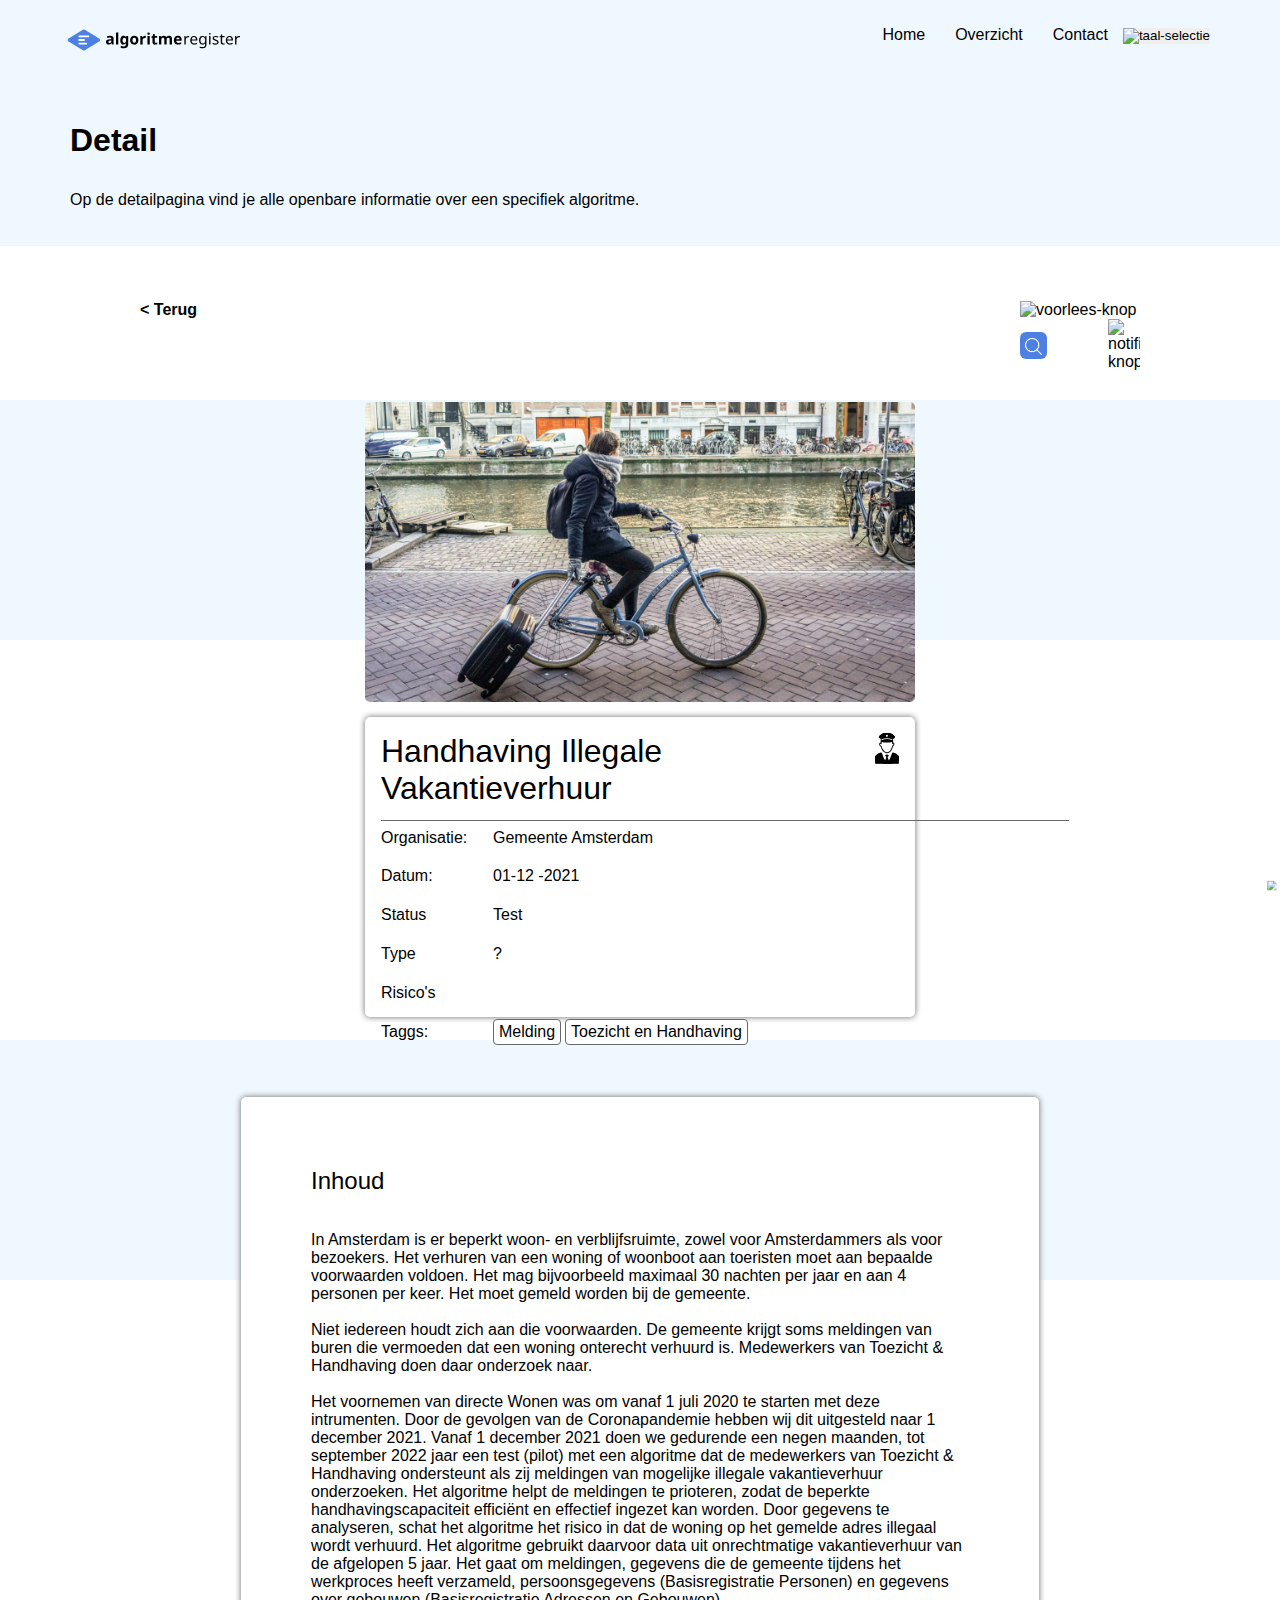
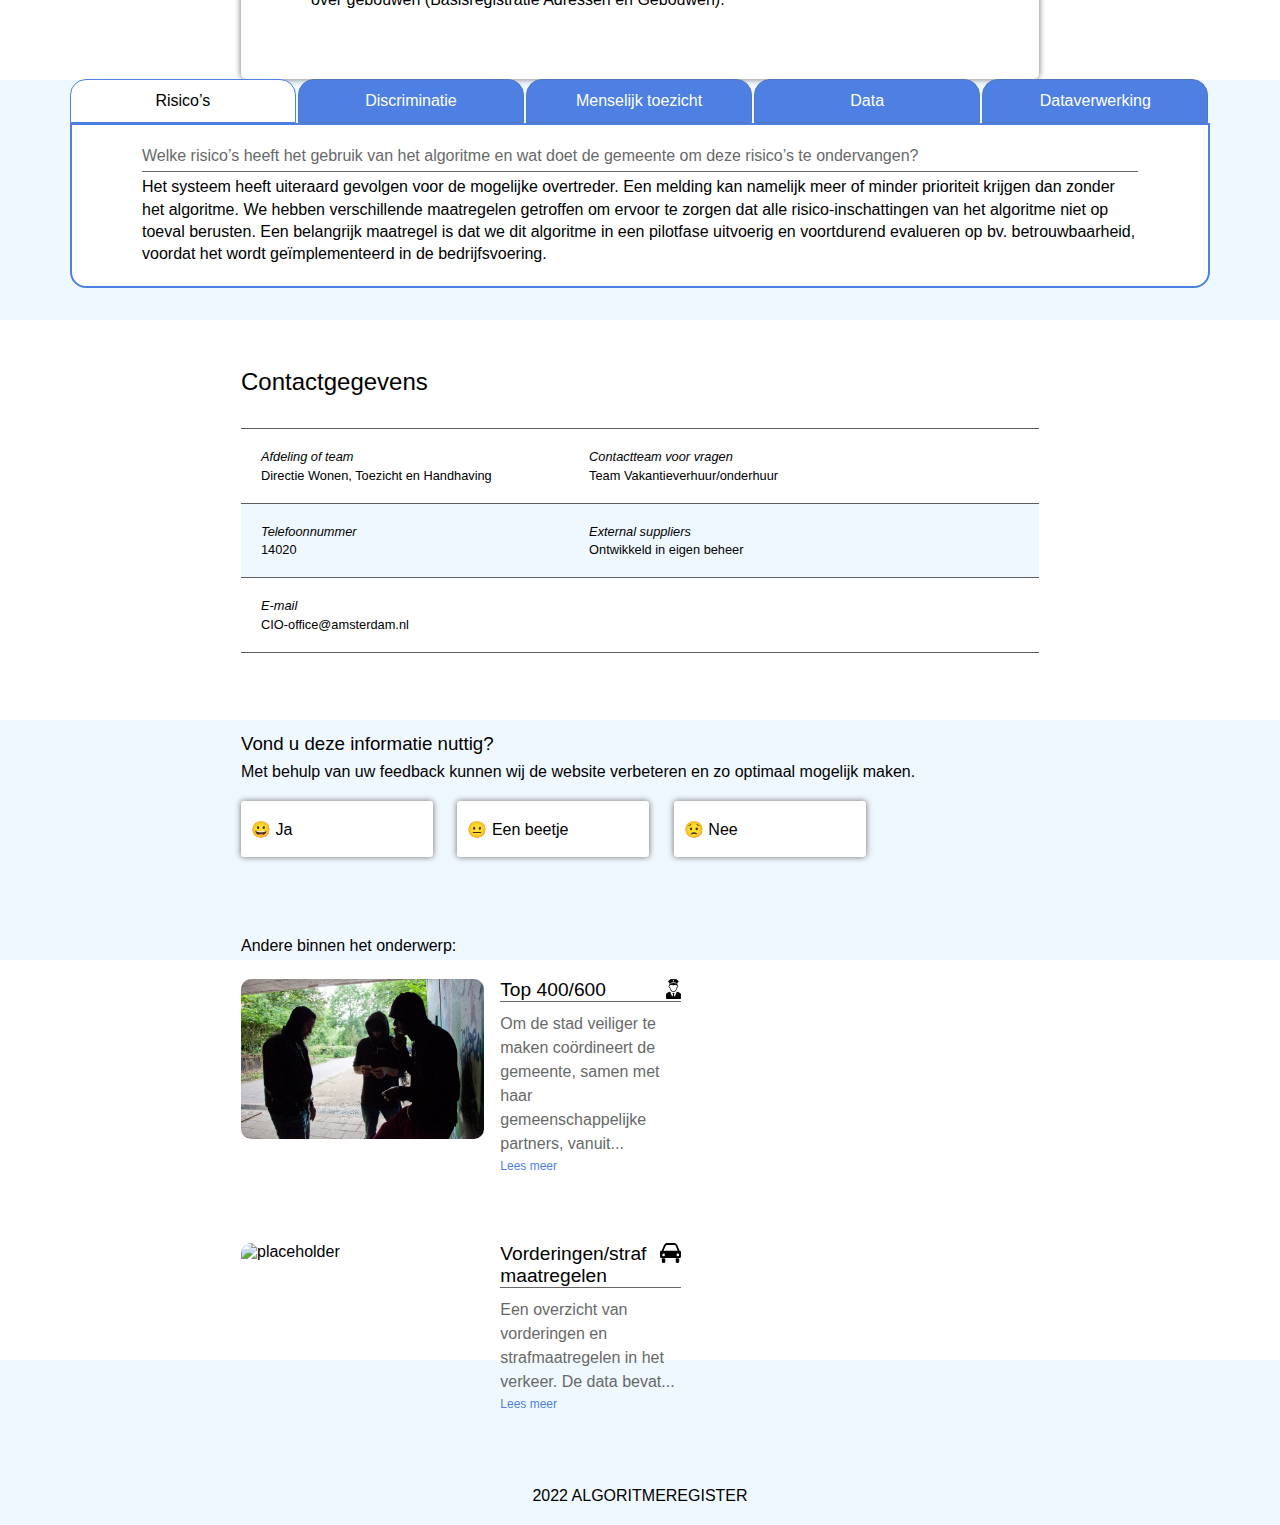
==== commit e2997d34: "aanpassen" ====
--- a/detail-pagina.html
+++ b/detail-pagina.html
@@ -13,7 +13,7 @@
             <img src="images/algoritmeregister-logo.svg" alt="logo">
             <ul>
               <li><a href="#">Home</a></li>
-              <li><a href="#">Overzicht</a></li>
+              <li><a href="index.html">Overzicht</a></li>
               <li><a href="#">Contact</a></li>
               <li><button><img src="images/Netherlands.png" alt="taal-selectie"></button></li>
             </ul>
@@ -61,13 +61,20 @@
             
             <div class="detail-block">
                 <h1>Handhaving Illegale Vakantieverhuur</h1>
+                <img src="images/icons/Openbareorde.icon.svg" alt="">
                 <ul class="detail-content">
+
                     <li>Organisatie: <p>Gemeente Amsterdam</p></li>
                     <li>Datum: <p>01-12 -2021</p></li>
                     <li>Status <p>Test</p></li>
                     <li>Type <p>?</p></li>
                     <li>Risico's</li>
-                    <li>Taggs: <a href="#">Melding</a> <a href="#">Toezicht en Handhaving</a></li>
+                    <li>Taggs: 
+                      <ul>
+                        <li><a href="#">Melding</a></li>
+                        <li><a href="#">Toezicht en Handhaving</a></li>
+                        </ul>
+                    </li>
                 </ul>
             </div>
         </section>
@@ -255,44 +262,40 @@
             <table>    
                 <tr>
                     <td>
-                        <i>Afdeling of team</i>
-                        <br>
-                        Directie Wonen, Toezicht en Handhaving
+                      <p>Afdeling of team</p>
+                      <p>Directie Wonen, Toezicht en Handhaving</p>
                     </td>
+
                     <td>
-                        <i>Contactteam voor vragen</i>
-                        <br>
-                        Team Vakantieverhuur/onderhuur
+                      <p>Contactteam voor vragen</p>
+                      <p>Team Vakantieverhuur/onderhuur</p>
                     </td>
                 </tr>
 
                 <tr>
-                    <td>
-                        <i>Telefoonnummer</i>
-                        <br>
-                        14020
+                  <td>
+                    <p>Telefoonnummer</p>
+                    <p>14020</p>
+                  </td>
+
+                  <td>
+                    <p>External suppliers</p>
+                    <p>Ontwikkeld in eigen beheer</p>
+                  </td>
+                </tr>
+
+                <tr>
+                    <td colspan="2">
+                        <p>E-mail</p>
+                        <p>CIO-office@amsterdam.nl</p>
                     </td>
-                    <td>
-                        <i>External suppliers</i>
-                        <br>
-                        Ontwikkeld in eigen beheer
-                    </td>
-                </tr>
-
-                <tr>
-                    <td>
-                        <i>E-mail</i>
-                        <br>
-                        CIO-office@amsterdam.nl
-                    </td>
-                    <td></td>
+                    <!-- <td></td> -->
                 </tr>
             </table>
         </section>
-
         <section class="feedback">
             <h3>Vond u deze informatie nuttig?</h3>
-            <p>Met behulp van uw feedback kunnen wij de website verbeteren en zo optimaal mogelijk maken</p>
+            <p>Met behulp van uw feedback kunnen wij de website verbeteren en zo optimaal mogelijk maken.</p>
             <button>&#128512; Ja</button>
             <button>&#128528; Een beetje</button>
             <button>&#128543; Nee</button>
@@ -372,7 +375,7 @@
         </section>    </main>
 
     <footer>
-        2022 ALGORITMEREGISTER
+        <p>2022 ALGORITMEREGISTER</p>
     </footer>
 
     
--- a/style.css
+++ b/style.css
@@ -10,17 +10,18 @@
 /* main div first section */
 /* Thema filter */
 
-/************* main stylen P1 Bolkjes view ************/
-
-/************ main stylen P2 lijst view ***************/
+/************* main stylen Bolkjes view ************/
+
+/************ main stylen table view ***************/
 
 /*************** detail-pagina stylen *****************/
-/* Tabs */
 /* Dataverwerking */
 /* Data */
 /* contactgegevens */
 /* feedback form */
 /* subjects */
+/* Tabs */
+ /* Popup */
 
 /******************* Chatbot stylen *******************/
 /* Chatbot icon */
@@ -481,7 +482,7 @@
 
 
 /* ************************************************** */
-/************* main stylen P1 Bolkjes view ************/
+/************* main stylen Bolkjes view ************/
 /* ************************************************** */
 .hidden{
     display: none;
@@ -670,7 +671,7 @@
 
 
 /* ************************************************** */
-/************ main stylen P2 lijst view ***************/
+/************ main stylen table view ***************/
 /* ************************************************** */
 
 table {
@@ -757,40 +758,44 @@
     padding: 20px 70px 0px 70px;
 }
 
-.terug-link {
+.detail-page .terug-link {
     font-weight: bold;
 }
 
-.detail-page a {
+.detail-page section:first-of-type a {
     color: black;
     text-decoration: none;
 }
 
-.detail-container {
+.detail-page section:first-of-type div{
+    width: 120px;
+    min-width: auto;
+}
+
+.detail-page .detail-container {
     padding: 0;
     align-items: flex-end;
-    width: 85%;
+    width: 90%;
     display: flex;
-    justify-content: space-between;
+    justify-content: space-around;
     margin: 0 auto;
-    flex: wrap;
     flex-wrap: wrap;
 }
 
-.detail-banner {
+.detail-page .detail-banner {
     display: inline-block;
     width: 550px;
     height: 300px;
     margin-top: 15px;
 }
 
-.detail-block {
+.detail-page .detail-block {
     display: inline-block;
     margin-top: 15px;
     width: 550px;
 }
 
-.detail-block h1::after{
+.detail-page .detail-block h1::after{
     content: "";
     display: block;
     width: 21.5em;
@@ -800,66 +805,97 @@
     background-color: var(--grey-color);
 }
 
-.detail-banner img {
+.detail-page .detail-banner img {
     width: 550px;
     height: 300px;
     object-fit: cover;
     border-radius: 5px;
 }
 
-.detail-block {
+.detail-page .detail-block {
     border-radius: 5px;
     height: 300px;
     width: 550px;
-    box-shadow: 5px 0px 20px 1px grey;
-    padding: 10px;
+    box-shadow: var(--grey-color) 0 0 6px;
+    padding: 1em;
     background-color: white;
-}
-
-.detail-block h1 {
+    position: relative;
+}
+
+.detail-page .detail-block h1 {
     text-align: left;
     margin-bottom: 20px;
     font-weight: 100;
     width: 100%;
 }
 
-.detail-content {
-    display: inline;
-    text-align: left;
+.detail-page .detail-block > img{
+    width: 1.5em;
+    position: absolute;
+    top: 1em;
+    right: 1em;
+}
+
+.detail-page .detail-block .detail-content {
     margin: 0;
     padding: 0;
-}
-
-.detail-block .detail-content li {
-    padding: 10px 0px 10px 10px;
+    display: flex;
+    flex-direction: column;
+    gap: 1.3em;
+}
+
+
+.detail-page .detail-block .detail-content li {
     height: auto;
-}
-
-.detail-content li p {
+    position: relative;
+    display: flex;
+    align-items: center;
+}
+
+.detail-page .detail-content li p {
     display: inline;
-    float: right;
-}
-
-.detail-content li a {
-    position: unset;
+    position: absolute;
+    left: 7em;
+}
+
+.detail-page .detail-content li ul{
+    width: 400px;
+    margin: 0;
+    padding: 0;
+    display: flex;
+    flex-direction: row;
+    flex-wrap: nowrap;
+
+    position: absolute;
+    left: 7em;
+}
+
+.detail-page .detail-content li ul li{
+    width: max-content;
+}
+
+.detail-page .detail-content li ul li a {
+    width: max-content;
+    position: absolute;
     background-color: white;
-    padding: 5px;
-    border: 1px solid black;
-    border-radius: 10px;
-}
-
-.detail-content li a:hover {
+    padding: 3px 5px;
+    border: 1px solid var(--grey-color);
+    border-radius: 4px;
+    color: var(--font-color);
+}
+
+.detail-page .detail-content li a:hover {
     text-decoration: none;
     background-color: #676968;
     color: white;
     transition: 0.2s ease-in;
 }
 
-.inhoud-container {
+.detail-page .inhoud-container {
     margin-top: 80px;
     margin-left: auto;
     margin-right: auto;
-    box-shadow: 5px 0px 20px 1px grey;
+    box-shadow: var(--grey-color) 0 0 6px;
     width: 70%;
     border-radius: 5px;
     display: block;
@@ -867,11 +903,11 @@
     padding: 70px;
 }
 
-.inhoud-container article {
+.detail-page .inhoud-container article {
     text-align: left;
 }
 
-.inhoud-container h2 {
+.detail-page .inhoud-container h2 {
     font-weight: 100;
 }
 
@@ -921,7 +957,6 @@
   padding: 10px 30px 40px;
   line-height: 1.4em;
   opacity: 0;
-  /* top: 3.35em; */
   left: 0;
 }
 
@@ -1001,14 +1036,17 @@
 .tabs > div table tr:nth-child(even) {
   background-color: var(--secondary-color);
 }
-/*Tabs*/
+
+
+/* contactgegevens */
 
 .contactgegevens {
     display: block;
-    width: 82%;
+    /* width: 82%; */
+    width: 70%;
     margin-left: auto;
     margin-right: auto;
-    margin-top: 40px;
+    margin-top: 80px;
 }
 
 .contactgegevens h2 {
@@ -1016,9 +1054,17 @@
     margin-bottom: 20px;
 }
 
-.contactgegevens table td {
+.contactgegevens table tr td {
     text-align: left;
     padding: 20px;
+}
+
+.contactgegevens table tr td p:first-of-type{
+    font-style: italic;
+}
+
+.contactgegevens table tr td p:last-of-type{
+    margin-top: .3em;
 }
 
 .contactgegevens table tr:nth-child(1) {
@@ -1031,30 +1077,42 @@
     background-color: white;
     border-bottom: 1px solid rgb(95, 94, 94);
     border-top: 1px solid rgb(95, 94, 94);
-}
+
+
+}
+
+
+/* feedback form */
 
 .feedback {
     display: block;
     text-align: left;
     margin-left: auto;
     margin-right: auto;
-    width: 82%;
-    margin-top: 30px;
+    width: 70%;
+    margin-top: 80px;
 }
 
 .feedback h3 {
     font-weight: 100;
+}
+
+.feedback p{
+    margin-top: .5em;
 }
 
 .feedback button {
     padding: 10px;
     background-color: white;
-    box-shadow: 0 8px 16px 0 rgb(0 0 0 / 20%), 0 6px 20px 0 rgb(0 0 0 / 1%);
+    box-shadow: var(--grey-color) 0 0 6px;
     border: none;
+    border-radius: .2em;
     cursor: pointer;
     margin-right: 20px;
     margin-top: 20px;
-    width: 130px;
+    width: 12em;
+    height: 3.5em;
+    font-size: 1em;
     text-align: left;
 }
 
@@ -1062,70 +1120,101 @@
     background-color: rgb(212, 212, 212);
 }
 
-.subjects {
+
+/* subjects */
+.detail-page .subjects {
     display: block;
     margin-left: auto;
     margin-right: auto;
-    width: 82%;
-    margin-top: 30px;
+    margin-top: 80px;
+    width: 70%;
     align-items: flex-start;
 }
 
-.subjects h4 {
+.detail-page .subjects h4 {
     font-weight: 100;
     text-align: left;
 }
 
-.subject-container {
-    display: inline-flex;
-}
-
-.subject-container img {
-    width: 150px;
+.detail-page .subjects ul{
+    width: 100%;
+    margin: 0;
+    display: flex;
+    justify-content: space-between;
+    flex-wrap: wrap;
+    padding: 0;
+    margin-top: 1.5em;
+    gap: 2.5em;
+}
+
+.detail-page ul .subject-container {
+    width: 28.5em;
+    height: 14em;
+    display: flex;
+    padding: 0;
+}
+
+.detail-page ul .subject-container img {
+    display: block;
+    width: 35em;
     border-radius: 10px;
-    margin-top: 20px;
-}
-
-.subject-content {
+    height: 10em;
+    position: relative;
+    left: 0;
+    top: 0;
+}
+
+.detail-page ul .subject-container .subject-content {
+    min-width:auto;
+    text-align: left;
+    width: 28em;
+    height: 9em;
+
+    position:relative;
+    right: 0;
+    top: 0;
+    left: 0;
+
     display: inline-block;
     text-align: left;
-    /* margin-top: 20px; */
-    margin-left: 20px;
-}
-
-.subject-content p {
-    font-size: 12px;
+    padding:  0 1em;
+
+    background-color: transparent;
+}
+
+.detail-page .subject-container .subject-content p {
+    font-size: 16px;
     margin-top: 10px;
     color: var(--grey-color);
-}
-
-.subject-content h5 {
-    width: 200px;
+    position: relative;
+    top: 0;
+}
+
+.detail-page .subject-container .subject-content h5 {
+    width: 100%;
+    font-size: 1.2em;
+    font-weight: lighter;
     background-size: 15px;
     background-position-x: right;
     background-repeat: no-repeat;
-    background-position-y: center;
-    height: 25px;
-}
-
-.subject-content h5::after{
-    content: "";
-    display: block;
-    width: 100%;
-    height: .05em;
-    position: relative;
-    bottom: -1em;
-    background-color: rgb(4, 5, 0);
-}
-
-.subject-content a {
+    background-position-y: top;
+}
+
+.detail-page .subject-container:last-of-type .subject-content h5{
+    background-size: 21px;
+}
+.detail-page .subject-container .subject-content h5{
+    border-bottom: var(--grey-color) solid .05em;
+}
+
+.detail-page .subject-container .subject-content > a {
     font-size: 12px;
     color: var(--hoofd-color);
-}
-
-.subject-content div {
-    display: flex;
-    justify-content: flex-start;
+    position:relative;
+    top: 0;
+    left: 0;
+    bottom: 0;
+
 }
 
 /*Tabs*/
@@ -1296,7 +1385,7 @@
 .tabs > div table tr:nth-child(even) {
   background-color: var(--secondary-color);
 }
-/*Tabs*/
+
 
  /* Popup */
 #notificationBtn:hover {
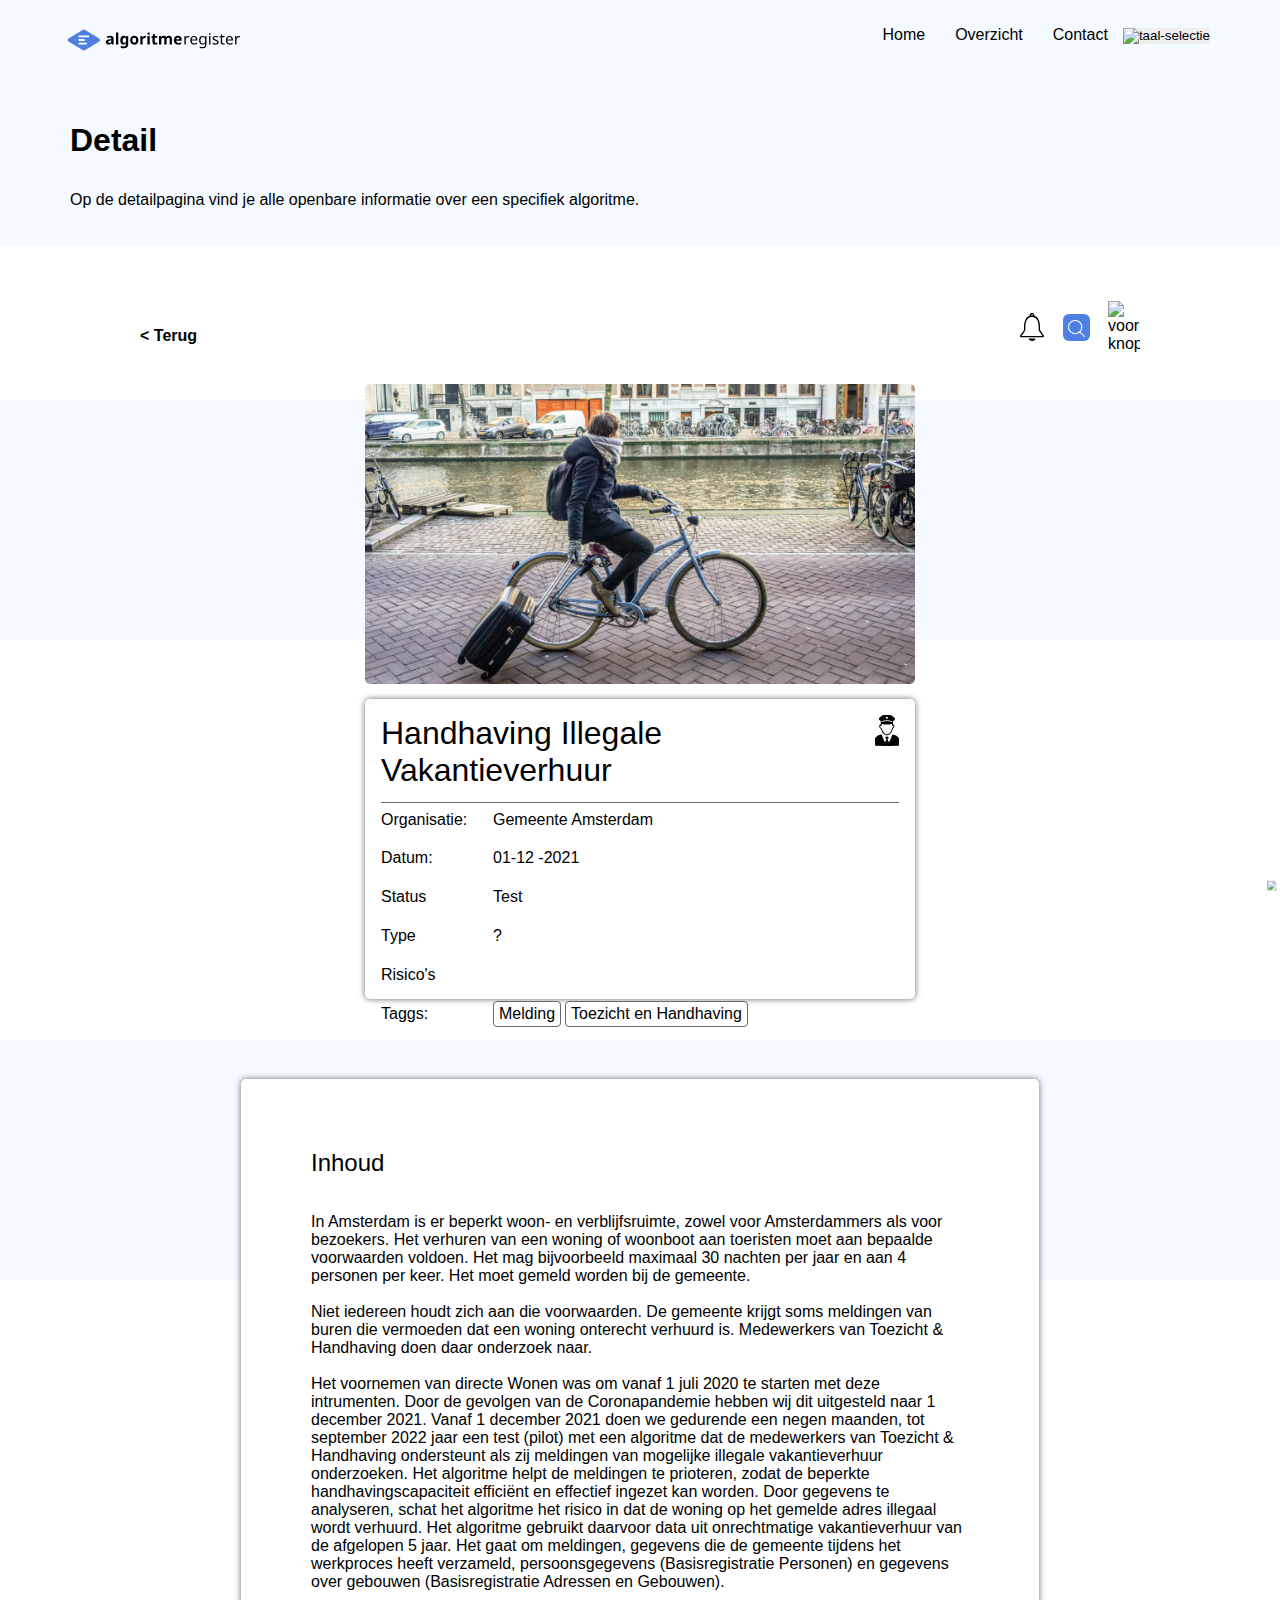
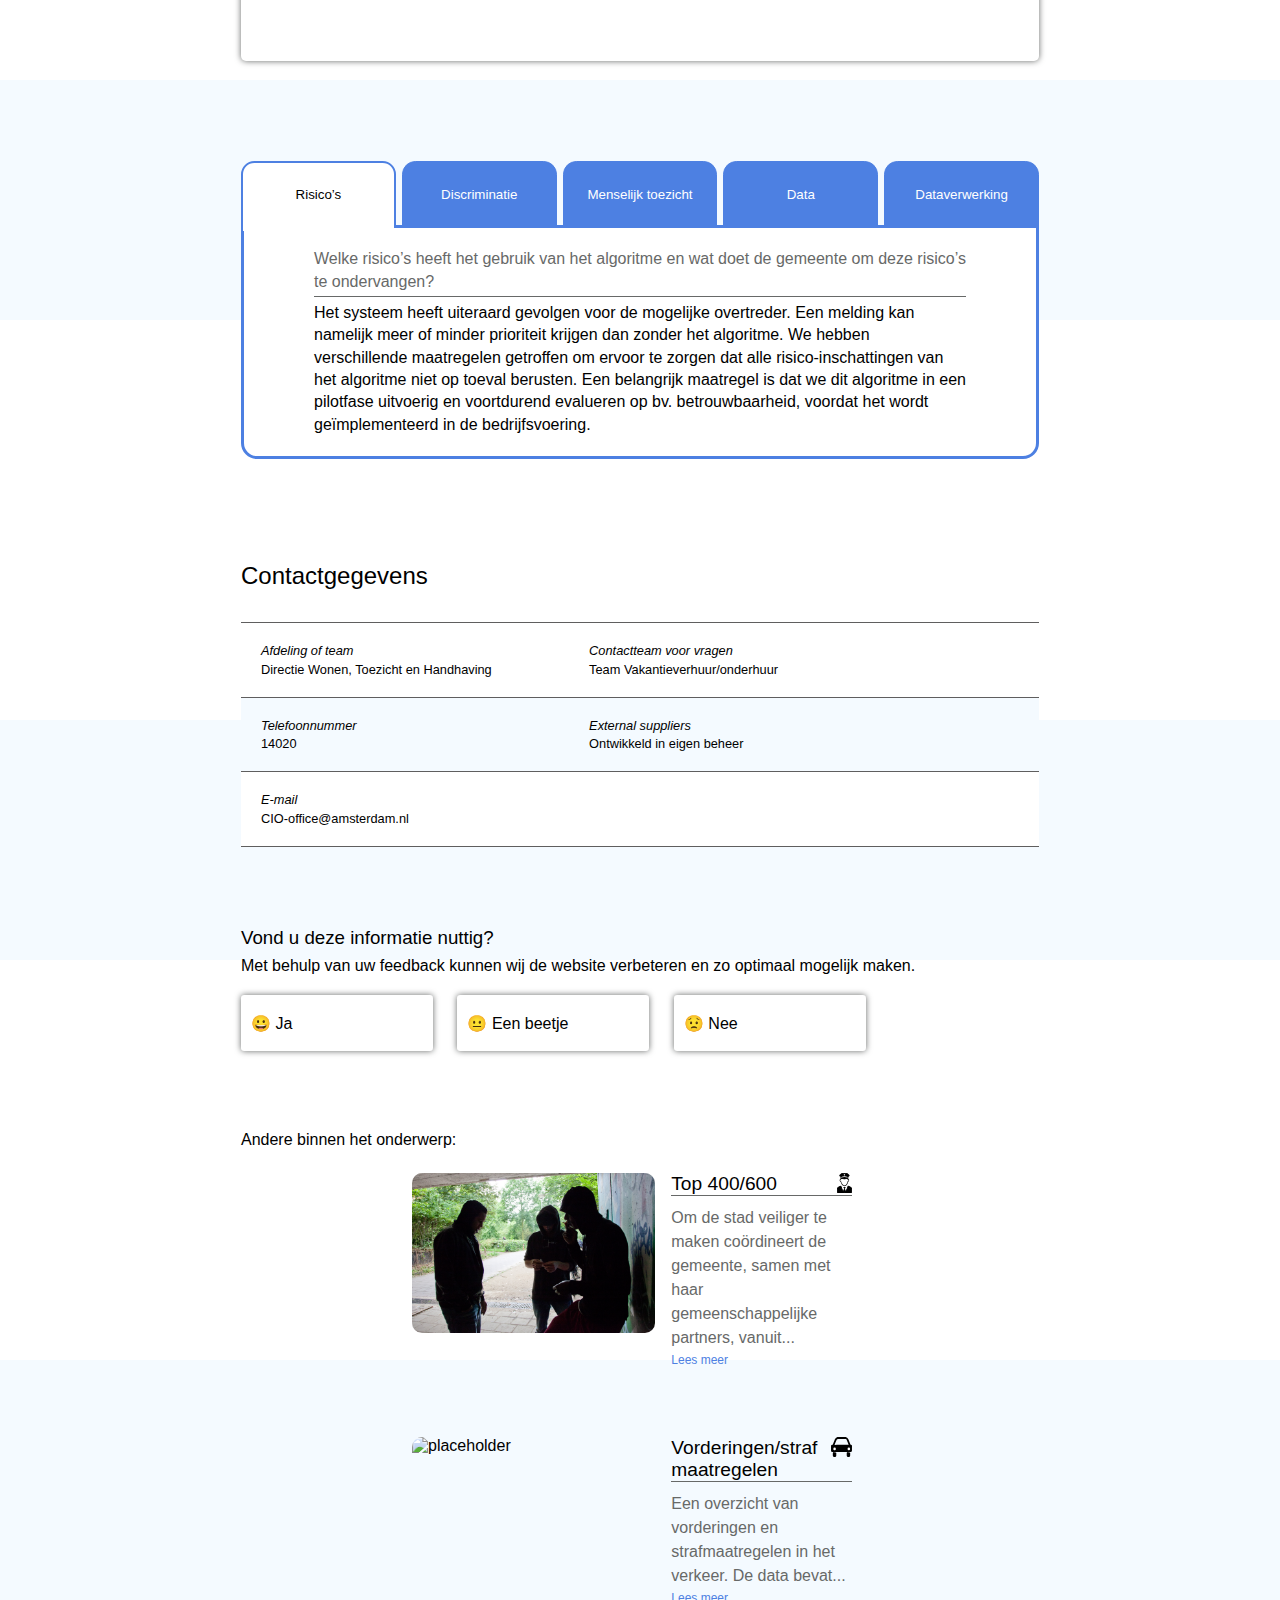
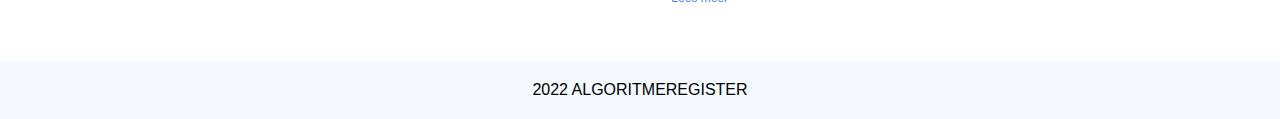
==== commit 70c5086e: "Vernieuwen & fixen" ====
--- a/detail-pagina.html
+++ b/detail-pagina.html
@@ -24,15 +24,17 @@
         </article> 
     </header>
 
-    <main class="detail-page">
+    <main class="detail-page" id="detail-page">
         <section>
             <a href="index.html" class="terug-link">< Terug </a>
             <div>
                 <input type="text" value="Wat zoek je?">
                 <button><img src="images/search.png" alt="zoek-knop" ></button>
-                <img src="images/icons/notification.png" alt="notification-knop" id="notificationBtn">
-                <a href="#"><img src="images/icons/sound.png" alt="voorlees-knop"></a>
-            </div>
+                <img src="images/icons/sound.png" alt="voorlees-knop">
+                <img src="images/icons/notification-icon.svg" alt="notification-knop" class="notificationBtn">
+                
+
+              </div>
         </section>
         <div id="popUp" class="pop-up">
           <div class="popUp-content">
@@ -46,7 +48,7 @@
             <label for="keuze3"> Nieuwe algoritmes bijkomen</label><br>
             <form>
               <label for="e-mail">Voer uw e-mail in:</label>
-              <input type="text" required>
+              <input type="text" required placeholder="Example: algoritmeregister@gmail.com">
             </form>
             <div>
               <button class="gereed">gereed</button>
@@ -62,8 +64,9 @@
             <div class="detail-block">
                 <h1>Handhaving Illegale Vakantieverhuur</h1>
                 <img src="images/icons/Openbareorde.icon.svg" alt="">
+                <span>Openbare orde</span>
+
                 <ul class="detail-content">
-
                     <li>Organisatie: <p>Gemeente Amsterdam</p></li>
                     <li>Datum: <p>01-12 -2021</p></li>
                     <li>Status <p>Test</p></li>
@@ -116,146 +119,142 @@
 
         <!--Tabs-->
         <section class="tabbed">
-            <input type="radio" name="tabs" id="tab-nav-1" checked>
-            <label for="tab-nav-1">Risico’s</label>
-            <input type="radio" name="tabs" id="tab-nav-2">
-            <label for="tab-nav-2">Discriminatie</label>
-            <input type="radio" name="tabs" id="tab-nav-3">
-            <label for="tab-nav-3">Menselijk toezicht</label>
-            <input type="radio" name="tabs" id="tab-nav-4">
-            <label for="tab-nav-4">Data</label>
-            <input type="radio" name="tabs" id="tab-nav-5">
-            <label for="tab-nav-5">Dataverwerking</label>
-  
-            <div class="tabs">
-              <!--     Risico’s     -->
-              <div>
-                <p>Welke risico’s heeft het gebruik van het algoritme en wat doet de gemeente om deze risico’s te ondervangen?
-                <p>
-        
-                <p>Het systeem heeft uiteraard gevolgen voor de mogelijke overtreder. Een melding kan namelijk meer of minder prioriteit krijgen dan zonder het algoritme. We hebben verschillende maatregelen getroffen om ervoor te zorgen dat alle risico-inschattingen van het algoritme niet op toeval berusten. Een belangrijk maatregel is dat we dit algoritme in een pilotfase uitvoerig en voortdurend evalueren op bv. betrouwbaarheid, voordat het wordt geïmplementeerd in de bedrijfsvoering. </p>
-              </div>
-  
-              <!--    Discriminatie    -->
-              <div>
-                <p>Hoe bevordert het algoritme gelijke behandeling of gaat het ongelijke behandeling tegen?
-                <p>
-        
-                <p>Bij het ontwikkelen van het algoritme hebben we kritisch gekeken naar beschikbare datasets. Hiervoor is een ‘Privacy Impact assessment’ (PIA) opgesteld. We hebben ervoor gekozen niet alle beschikbare informatie te verwerken in het algoritme. We hebben alleen informatie die noodzakelijk is voor het vaststellen van een overtreding van de Huisvestingswet opgenomen in de dataset waarop het algoritme is ontwikkeld[1]. Informatie als geboorteplaats, nationaliteit, burgerlijke staat en geboorteland zijn niet verwerkt in het algoritme. Dat voorkomt dat er een vertekend beeld of vooroordeel ontstaat over specifieke groepen.</p>
-                <p>De gegevens die het algoritme gebruikt, komen van eerdere illegale vakantieverhuurzaken. Er moeten kwalitatief goede gegevens worden gebruikt om een handhavingsbesluit te kunnen onderbouwen en juridisch staande te kunnen houden. We nemen daarom aan dat de onderliggende gegevens geen wezenlijke vooroordelen bevatten, die doen twijfelen aan de betrouwbaarheid van de gegevens en de kansberekening.</p>
-        
-                <p>Een algoritme kan echter zo goed zijn in het vinden van patronen, dat het direct uitsluiten van gevoelige gegevens niet voldoende is. We hebben daarom ook uitgezocht of de niet-gevoelige gegevens die het algoritme verwerkt indirect toch tot ongewenste verschillen in behandeling leiden. Het zou bijvoorbeeld kunnen dat in bepaalde wijken veel mensen wonen met een bepaalde nationaliteit, of dat een bepaalde groep gemiddeld genomen grotere gezinnen heeft. Als het algoritme dan gebruik kan maken van een gegeven als postcode of gezinsgrootte, kan het indirect alsnog onderscheid maken tussen bepaalde groepen, simpelweg door onderscheid te maken tussen wijken/gezinsgrootte. Zo kan een groep alsnog benadeeld worden door het algoritme, ook al is de groep niet expliciet bekend bij het algoritme.</p>
-        
-                <p>We hebben ervoor gekozen om hier nader onderzoek naar te doen. Het zogenaamd onderzoek naar onbewuste vooringenomenheid (bias) uitgevoerd en de resultaten hiervan zijn te vinden op:
-                  <br>Blog post 1:
-                  <br> <a>Analyzing Bias in Machine Learning: a step-by-step approach (amsterdamintelligence.com)</a>
-                  <br>Er kan worden geconcludeerd dat het algoritme vrij is van een ongerechtvaardigde vooringenomenheid en daarmee geschikt is om een pilot mee te starten.
-                </p>
-        
-                <p> <a>[1] Commissie Persoonsgegevens Amsterdam – Gemeente Amsterdam,</a> advies Bias analyse over ontwikkelde algoritme 10 december 2020. </p>
-              </div>
-        
-              <!--     Menselijk toezicht     -->
-              <div>
-                <p>In hoeverre houden mensen toezicht op de werking van het algoritme?</p>
-                <p>Er is geen sprake van geautomatiseerde besluitvorming. Als we een adres onderzoeken op het vermoeden van illegale vakantieverhuur komt dit voort uit een melding van bijvoorbeeld een omwonende of een verhuurplatform. Het algoritme helpt de medewerkers van Toezicht & Handhaving te bepalen bij welke meldingen de kans op illegale verhuur het grootst is, zodat die meldingen het eerst onderzocht kunnen worden. De medewerker krijgt een overzicht te zien, die toont op grond van welke criteria het algoritme het risico op illegale vakantieverhuur hoog of laag inschat. Op die manier maken we inzichtelijk waarop het algoritme de risico-inschatting heeft gebaseerd.</p>
-                <p>Er is geen sprake van geautomatiseerde besluitvorming. Als we een adres onderzoeken op het vermoeden van illegale vakantieverhuur komt dit voort uit een melding van bijvoorbeeld een omwonende of een verhuurplatform. Het algoritme helpt de medewerkers van Toezicht & Handhaving te bepalen bij welke meldingen de kans op illegale verhuur het grootst is, zodat die meldingen het eerst onderzocht kunnen worden. De medewerker krijgt een overzicht te zien, die toont op grond van welke criteria het algoritme het risico op illegale vakantieverhuur hoog of laag inschat. Op die manier maken we inzichtelijk waarop het algoritme de risico-inschatting heeft gebaseerd.</p>
-                <p>Om te voorkomen dat medewerkers teveel vertrouwen in het algoritme hebben, is er iemand aangesteld om het algoritme en de werking daarvan te monitoren. Daarnaast is een werkinstructie opgesteld voor de medewerkers die met dit instrument gaan werken. Daarbij volgen de medewerkers workshop over de kansen en risico’s van het gebruik van algoritmen.</p>
-              </div>
-        
-              <!--    Data    -->
-              <div>
-                <p>Overzicht van de belangrijkste datasets die gebruikt zijn in de ontwikkeling en de toepassing van het algoritme. De verschillende datasets worden onderscheiden door subkoppen.</p>
-                <section>
-                  <div>
-                    <p>Identiteits- en huisvestingsgegevens (BRP)</p>
-                    <p>Een beperkte set gegevens uit de Basisregistratie Personen (BRP) over de identiteit en huisvestingssituatie van de bewoners, namelijk:</p>
-                    <ul>
-                      <li>Naam van de geregistreerde bewoners</li>
-                      <li>Geboortedatum</li>
-                      <li>Vertrekdatum Amsterdam</li>
-                      <li>Vertrekdatum adres</li>
-                      <li>Vestigingsdatum adres</li>
-                      <li>Overlijdensdatum</li>
-                    </ul>
-                  </div>
-                  
-                  <div>
-                    <p>Gegevens over gebouwen (BAG)</p>
-                    <p>Een beperkte set gegevens uit de Basisregistratie Adressen en Gebouwen (BAG) over het gebouw, namelijk:</p>
-                    <ul>
-                      <li>Adres, straatcode, postcode</li>
-                      <li>id-adres</li>
-                      <li>omschrijving pand</li>
-                      <li>Amsterdamse BAG-code, landelijke BAG-code</li>
-                      <li>type woning (huur, sociale huur / vrije sector, koop)</li>
-                      <li>adresseerbaar BAG-ID</li>
-                      <li>aantal kamers</li>
-                      <li>vloeroppervlak</li>
-                      <li>bouwlaag van voordeur appartement</li>
-                      <li>aantal bouwlagen</li>
-                      <li>omschrijving verdieping woonobject</li>
-                    </ul>
-                  </div>
-                  
-                  <div>
-                    <p>Gegevens uit illegale vakantieverhuurzaak</p>
-                    <p>Gegevens uit de melding en eventuele gerelateerde illegale vakantieverhuurzaak, namelijk:</p>
-                    <ul>
-                      <li>zaak id</li>
-                      <li>datum van start van onderzoek / melding</li>
-                      <li>stadium van behandeling van de melding</li>
-                      <li>stadia nummer, omschrijving en id</li>
-                      <li>(meld)code</li>
-                      <li>code overtreding</li>
-                      <li>code (behandelend) medewerker</li>
-                      <li>wel / geen anonieme melder</li>
-                      <li>datum melding</li>
-                      <li>situatieschets</li>
-                      <li>bevindingen onderzoek</li>
-                      <li>gebruiker die melding heeft gecreëerd (met datum), of aangepast (met datum aanpassing)</li>
-                      <li>behandelcode (type zaak, indeling in team)</li>
-                      <li>resultaat</li>
-                      <li>datum wanneer zaak is afgesloten</li>
-                      <li>reden waarom zaak is afgesloten</li>
-                    </ul>
-                  </div>
-                </section>
-              </div>
-        
-              <!--   Dataverwerking     -->
-              <div>
-                <p>Hoe gebruikt het systeem de data?</p>
-                <p><strong>Architectuur van het model</strong> <br> Gemeente Amsterdam heeft een algoritme ontwikkeld dat verbanden en patronen kan vinden in grote hoeveelheid informatie over illegale vakantieverhuur. Het algoritme
-                  berekent welke informatie vaker in verband kan worden gebracht met illegale vakantieverhuur en welke informatie niet. Het algoritme doet dit door wiskundige berekeningen
-                  uit te voeren volgens het kansboom-principe. Dat wil zeggen dat het algoritme op basis van een groot aantal kansberekeningen een gemiddelde neemt. Dit gemiddelde wordt
-                  gebruikt om de wiskundige verwachting te genereren van illegale vakantieverhuur op een adres. Het algoritme berekent deze verwachting pas als we een nieuwe melding
-                  (bijvoorbeeld van een omwonende of verhuurplatform) ontvangen van mogelijke illegale vakantieverhuur.</p>
-                <p>Dit algoritme wordt een ‘random forest regressie algoritme’ genoemd. Om de door het algoritme gemaakte afwegingen inzichtelijk te maken voor mensen passen we de
-                  “SHAP”-methodiek toe (SHapley Additive exPlanations; https://github.com/slundberg/shap). SHAP berekent voor iedere individuele zaak welke indicatoren hebben
-                  bijgedragen aan die voorspelling en of dit ervoor zorgde dat de voorspelling hoger of lager werd. Zo kan een medewerker altijd zien waar het algoritme de risico-inschatting
-                  op heeft gebaseerd en een afgewogen besluit nemen.</p>
-                <table>
-                  <tr>
-                    <td>CONTENT</td>
-                    <td>ATTACHMENT</td>
-                  </tr>
-                  <tr>
-                    <td>Architectuur van het model</td>
-                    <td><a>Handhaving Illegale Vakantieverhuur Afbeelding</a></td>
-                  </tr>
-                </table>
-                <p><strong>Prestatie</strong>
-                  <br>Het voordeel van een ‘random forest regressie’ is dat het een redelijk complex algoritme is dat de werkelijkheid goed kan benaderen. Maar er is wel een kans op overfitting. Een
-                  ‘tree’ met veel lagen perst de data uit om specifieke antwoorden te leveren. Er is onderzocht hoeveel lagen het model nodig heeft om generiek inzetbaar te blijven en dus niet
-                  te overfitten. Daarnaast worden continu datapunten gecategoriseerd (gegroepeerd), zodat het model een overzichtelijk aantal mogelijkheden heeft in plaats van een oneindig
-                  aantal met continue waarden. Hierdoor is het model beter in staat is om tot een conclusie te komen.
-                </p>
-              </div>
-        
-            </div>
+          <div class="titels">
+            <button class="opentab">Risico’s</button>
+            <button>Discriminatie</button>
+            <button>Menselijk toezicht</button>
+            <button>Data</button>
+            <button>Dataverwerking</button>
+          </div>
+          
+          <div class="tabs">
+            <!--     Risico’s     -->
+            <div class="opentab">
+              <p>Welke risico’s heeft het gebruik van het algoritme en wat doet de gemeente om deze risico’s te ondervangen?
+              <p>
+      
+              <p>Het systeem heeft uiteraard gevolgen voor de mogelijke overtreder. Een melding kan namelijk meer of minder prioriteit krijgen dan zonder het algoritme. We hebben verschillende maatregelen getroffen om ervoor te zorgen dat alle risico-inschattingen van het algoritme niet op toeval berusten. Een belangrijk maatregel is dat we dit algoritme in een pilotfase uitvoerig en voortdurend evalueren op bv. betrouwbaarheid, voordat het wordt geïmplementeerd in de bedrijfsvoering. </p>
+            </div>
+      
+            <!--    Discriminatie    -->
+            <div>
+              <p>Hoe bevordert het algoritme gelijke behandeling of gaat het ongelijke behandeling tegen?
+              <p>
+      
+              <p>Bij het ontwikkelen van het algoritme hebben we kritisch gekeken naar beschikbare datasets. Hiervoor is een ‘Privacy Impact assessment’ (PIA) opgesteld. We hebben ervoor gekozen niet alle beschikbare informatie te verwerken in het algoritme. We hebben alleen informatie die noodzakelijk is voor het vaststellen van een overtreding van de Huisvestingswet opgenomen in de dataset waarop het algoritme is ontwikkeld[1]. Informatie als geboorteplaats, nationaliteit, burgerlijke staat en geboorteland zijn niet verwerkt in het algoritme. Dat voorkomt dat er een vertekend beeld of vooroordeel ontstaat over specifieke groepen.</p>
+              <p>De gegevens die het algoritme gebruikt, komen van eerdere illegale vakantieverhuurzaken. Er moeten kwalitatief goede gegevens worden gebruikt om een handhavingsbesluit te kunnen onderbouwen en juridisch staande te kunnen houden. We nemen daarom aan dat de onderliggende gegevens geen wezenlijke vooroordelen bevatten, die doen twijfelen aan de betrouwbaarheid van de gegevens en de kansberekening.</p>
+      
+              <p>Een algoritme kan echter zo goed zijn in het vinden van patronen, dat het direct uitsluiten van gevoelige gegevens niet voldoende is. We hebben daarom ook uitgezocht of de niet-gevoelige gegevens die het algoritme verwerkt indirect toch tot ongewenste verschillen in behandeling leiden. Het zou bijvoorbeeld kunnen dat in bepaalde wijken veel mensen wonen met een bepaalde nationaliteit, of dat een bepaalde groep gemiddeld genomen grotere gezinnen heeft. Als het algoritme dan gebruik kan maken van een gegeven als postcode of gezinsgrootte, kan het indirect alsnog onderscheid maken tussen bepaalde groepen, simpelweg door onderscheid te maken tussen wijken/gezinsgrootte. Zo kan een groep alsnog benadeeld worden door het algoritme, ook al is de groep niet expliciet bekend bij het algoritme.</p>
+      
+              <p>We hebben ervoor gekozen om hier nader onderzoek naar te doen. Het zogenaamd onderzoek naar onbewuste vooringenomenheid (bias) uitgevoerd en de resultaten hiervan zijn te vinden op:
+                <br>Blog post 1:
+                <br> <a>Analyzing Bias in Machine Learning: a step-by-step approach (amsterdamintelligence.com)</a>
+                <br>Er kan worden geconcludeerd dat het algoritme vrij is van een ongerechtvaardigde vooringenomenheid en daarmee geschikt is om een pilot mee te starten.
+              </p>
+      
+              <p> <a>[1] Commissie Persoonsgegevens Amsterdam – Gemeente Amsterdam,</a> advies Bias analyse over ontwikkelde algoritme 10 december 2020. </p>
+            </div>
+      
+            <!--     Menselijk toezicht     -->
+            <div>
+              <p>In hoeverre houden mensen toezicht op de werking van het algoritme?</p>
+              <p>Er is geen sprake van geautomatiseerde besluitvorming. Als we een adres onderzoeken op het vermoeden van illegale vakantieverhuur komt dit voort uit een melding van bijvoorbeeld een omwonende of een verhuurplatform. Het algoritme helpt de medewerkers van Toezicht & Handhaving te bepalen bij welke meldingen de kans op illegale verhuur het grootst is, zodat die meldingen het eerst onderzocht kunnen worden. De medewerker krijgt een overzicht te zien, die toont op grond van welke criteria het algoritme het risico op illegale vakantieverhuur hoog of laag inschat. Op die manier maken we inzichtelijk waarop het algoritme de risico-inschatting heeft gebaseerd.</p>
+              <p>Er is geen sprake van geautomatiseerde besluitvorming. Als we een adres onderzoeken op het vermoeden van illegale vakantieverhuur komt dit voort uit een melding van bijvoorbeeld een omwonende of een verhuurplatform. Het algoritme helpt de medewerkers van Toezicht & Handhaving te bepalen bij welke meldingen de kans op illegale verhuur het grootst is, zodat die meldingen het eerst onderzocht kunnen worden. De medewerker krijgt een overzicht te zien, die toont op grond van welke criteria het algoritme het risico op illegale vakantieverhuur hoog of laag inschat. Op die manier maken we inzichtelijk waarop het algoritme de risico-inschatting heeft gebaseerd.</p>
+              <p>Om te voorkomen dat medewerkers teveel vertrouwen in het algoritme hebben, is er iemand aangesteld om het algoritme en de werking daarvan te monitoren. Daarnaast is een werkinstructie opgesteld voor de medewerkers die met dit instrument gaan werken. Daarbij volgen de medewerkers workshop over de kansen en risico’s van het gebruik van algoritmen.</p>
+            </div>
+      
+            <!--    Data    -->
+            <div>
+              <p>Overzicht van de belangrijkste datasets die gebruikt zijn in de ontwikkeling en de toepassing van het algoritme. De verschillende datasets worden onderscheiden door subkoppen.</p>
+              <section>
+                <div>
+                  <p>Identiteits- en huisvestingsgegevens (BRP)</p>
+                  <p>Een beperkte set gegevens uit de Basisregistratie Personen (BRP) over de identiteit en huisvestingssituatie van de bewoners, namelijk:</p>
+                  <ul>
+                    <li>Naam van de geregistreerde bewoners</li>
+                    <li>Geboortedatum</li>
+                    <li>Vertrekdatum Amsterdam</li>
+                    <li>Vertrekdatum adres</li>
+                    <li>Vestigingsdatum adres</li>
+                    <li>Overlijdensdatum</li>
+                  </ul>
+                </div>
+                
+                <div>
+                  <p>Gegevens over gebouwen (BAG)</p>
+                  <p>Een beperkte set gegevens uit de Basisregistratie Adressen en Gebouwen (BAG) over het gebouw, namelijk:</p>
+                  <ul>
+                    <li>Adres, straatcode, postcode</li>
+                    <li>id-adres</li>
+                    <li>omschrijving pand</li>
+                    <li>Amsterdamse BAG-code, landelijke BAG-code</li>
+                    <li>type woning (huur, sociale huur / vrije sector, koop)</li>
+                    <li>adresseerbaar BAG-ID</li>
+                    <li>aantal kamers</li>
+                    <li>vloeroppervlak</li>
+                    <li>bouwlaag van voordeur appartement</li>
+                    <li>aantal bouwlagen</li>
+                    <li>omschrijving verdieping woonobject</li>
+                  </ul>
+                </div>
+                
+                <div>
+                  <p>Gegevens uit illegale vakantieverhuurzaak</p>
+                  <p>Gegevens uit de melding en eventuele gerelateerde illegale vakantieverhuurzaak, namelijk:</p>
+                  <ul>
+                    <li>zaak id</li>
+                    <li>datum van start van onderzoek / melding</li>
+                    <li>stadium van behandeling van de melding</li>
+                    <li>stadia nummer, omschrijving en id</li>
+                    <li>(meld)code</li>
+                    <li>code overtreding</li>
+                    <li>code (behandelend) medewerker</li>
+                    <li>wel / geen anonieme melder</li>
+                    <li>datum melding</li>
+                    <li>situatieschets</li>
+                    <li>bevindingen onderzoek</li>
+                    <li>gebruiker die melding heeft gecreëerd (met datum), of aangepast (met datum aanpassing)</li>
+                    <li>behandelcode (type zaak, indeling in team)</li>
+                    <li>resultaat</li>
+                    <li>datum wanneer zaak is afgesloten</li>
+                    <li>reden waarom zaak is afgesloten</li>
+                  </ul>
+                </div>
+              </section>
+            </div>
+      
+            <!--   Dataverwerking     -->
+            <div>
+              <p>Hoe gebruikt het systeem de data?</p>
+              <p><strong>Architectuur van het model</strong> <br> Gemeente Amsterdam heeft een algoritme ontwikkeld dat verbanden en patronen kan vinden in grote hoeveelheid informatie over illegale vakantieverhuur. Het algoritme
+                berekent welke informatie vaker in verband kan worden gebracht met illegale vakantieverhuur en welke informatie niet. Het algoritme doet dit door wiskundige berekeningen
+                uit te voeren volgens het kansboom-principe. Dat wil zeggen dat het algoritme op basis van een groot aantal kansberekeningen een gemiddelde neemt. Dit gemiddelde wordt
+                gebruikt om de wiskundige verwachting te genereren van illegale vakantieverhuur op een adres. Het algoritme berekent deze verwachting pas als we een nieuwe melding
+                (bijvoorbeeld van een omwonende of verhuurplatform) ontvangen van mogelijke illegale vakantieverhuur.</p>
+              <p>Dit algoritme wordt een ‘random forest regressie algoritme’ genoemd. Om de door het algoritme gemaakte afwegingen inzichtelijk te maken voor mensen passen we de
+                “SHAP”-methodiek toe (SHapley Additive exPlanations; https://github.com/slundberg/shap). SHAP berekent voor iedere individuele zaak welke indicatoren hebben
+                bijgedragen aan die voorspelling en of dit ervoor zorgde dat de voorspelling hoger of lager werd. Zo kan een medewerker altijd zien waar het algoritme de risico-inschatting
+                op heeft gebaseerd en een afgewogen besluit nemen.</p>
+              <table>
+                <tr>
+                  <td>CONTENT</td>
+                  <td>ATTACHMENT</td>
+                </tr>
+                <tr>
+                  <td>Architectuur van het model</td>
+                  <td><a>Handhaving Illegale Vakantieverhuur Afbeelding</a></td>
+                </tr>
+              </table>
+              <p><strong>Prestatie</strong>
+                <br>Het voordeel van een ‘random forest regressie’ is dat het een redelijk complex algoritme is dat de werkelijkheid goed kan benaderen. Maar er is wel een kans op overfitting. Een
+                ‘tree’ met veel lagen perst de data uit om specifieke antwoorden te leveren. Er is onderzocht hoeveel lagen het model nodig heeft om generiek inzetbaar te blijven en dus niet
+                te overfitten. Daarnaast worden continu datapunten gecategoriseerd (gegroepeerd), zodat het model een overzichtelijk aantal mogelijkheden heeft in plaats van een oneindig
+                aantal met continue waarden. Hierdoor is het model beter in staat is om tot een conclusie te komen.
+              </p>
+            </div>
+      
+          </div>
           </section>
-        <!--Tabs-->
 
         <section class="contactgegevens">
             <h2>Contactgegevens</h2>
@@ -379,6 +378,6 @@
     </footer>
 
     
-    <script src="js/script.js"></script>
+    <script src="js/script-dp.js"></script>
 </body>
 </html>--- a/style.css
+++ b/style.css
@@ -19,6 +19,7 @@
 /* Data */
 /* contactgegevens */
 /* feedback form */
+/* Thema's subjects icon classen */
 /* subjects */
 /* Tabs */
  /* Popup */
@@ -37,13 +38,15 @@
     margin: 0;
     padding: 0;
     box-sizing: border-box;
+    caret-color: transparent;
+
 }
 
 :root{
     --background-color:#ffffff;
     --font-color: #000000;
     --hoofd-color: #4D80E2;
-    --secondary-color: aliceblue;
+    --secondary-color:  #f4faff;
     --grey-color: #676968;
     --licht-grey-color: #e2e2e2;
 
@@ -161,6 +164,35 @@
  }
 
 
+ /* thema note hover in de index en details pagina */
+.detail-page .detail-block > img + span,
+main ul li div a:first-of-type img + span{
+    position: absolute;
+    top: -1em;
+    right: 1em;
+    background-color: var(--secondary-color);
+    padding: .2em;
+    border-radius: .3em;
+    box-shadow: var(--grey-color) 0 0 3px;
+    opacity: 0;
+}
+
+main ul li div a:first-of-type img + span{
+    top: -1.8em;
+    right: 0;
+    color: var(--font-color);
+}
+
+.detail-page .detail-block > img:hover + span,
+main ul li div a:first-of-type img:hover + span{
+    opacity: 1;
+}
+
+
+
+/* p.showthema{
+    opacity: 1 !important;
+} */
 
 
 
@@ -188,6 +220,10 @@
     left: 0;
     right: 0;
 }
+
+
+
+
 
   .pagination button {
     padding: 6px 8px;
@@ -324,10 +360,20 @@
     width: 14.5em;
     opacity: 0;
     z-index: -1;
-
     box-shadow: inset var(--grey-color) 0 0 .2em;
 
     transition: .2s;
+}
+
+.detail-page section:first-of-type div input{
+    left: -10em;
+    opacity: 0;
+    z-index: -1;
+}
+
+.detail-page section:first-of-type div input.opensearchDP{
+    opacity: 1;
+    z-index: 1;
 }
 
 main section:first-of-type div input.opensearch{
@@ -335,6 +381,7 @@
     z-index: 1;
 }
 
+.detail-page section:first-of-type div input,
 main section:first-of-type div input[type="text"]{
     color: var(--grey-color);
     padding: .3em;
@@ -345,17 +392,16 @@
 /* Thema filter */
 
 .filterOptions{
+    display: none;
+    padding: 0 70px;
+    margin: 0;
+}
+
+.openfilter{
     display: flex;
-    justify-content: space-around;
+    height: 100%;
+    justify-content: flex-start;
     flex-wrap: wrap;
-    width: 100%;
-    padding: 0 70px;
-    justify-content: flex-start;
-    opacity: 0;
-    height: 0;
-    margin: 0;
-    padding-top: 0;
-    transition: .7s;
     gap:1.5em;
 }
 
@@ -458,11 +504,6 @@
         background-color:var(--thema-openbare-orde);
     }
 
-.openfilter{
-    opacity: 1;
-    height: 100%;
- }
-
 
 
 
@@ -569,49 +610,22 @@
     right: 1em;
 }
 
-/* main ul li div a:first-of-type::after{
-    content: "";
-    display: block;
-} */
-
+main ul li div a:first-of-type img{
+    width: 1.2em;
+    position: absolute;
+    top: 0;
+    right: 0;
+}
 
 main ul li div a:first-of-type h3{
-    color: #000000;
-    padding-right: 2em;
-    background-size: 1em;
-    background-repeat: no-repeat;
-    background-position-x: right;
-    background-position-y: bottom;
-}
-
-    .Openbareorde{
-        background-image: url(images/icons/Openbareorde.icon.svg);
-    }
-
-    .Financien{
-        background-image: url(images/icons/Financien-icon.svg);
-    }
-
-    .Verkeer{
-        background-image: url(images/icons/Verkeer-icon.svg);
-    }
-
-    .Socialezekerheid{
-        background-image: url(images/icons/Socialezekerheid.icon.svg);
-    }
-
-    .Bestuur{
-        background-image: url(images/icons/Bestuur.icon.svg);
-    }
-
-    .Onderwijs{
-        background-image: url(images/icons/Onderwijs.icon.svg);
-    }
+    color: var(--font-color);
+    width: 90%;
+}
 
 main ul li div a:first-of-type h3::after{
     content: "";
     display: block;
-    width: 13.5em;
+    width: 110%;
     height: .05em;
     position: relative;
     bottom: -.4em;
@@ -622,14 +636,6 @@
     line-height: 1.5em;
     position: relative;
     top: 4em;
-
-    /* line-height: 1.5em;
-    position: relative;
-    top: 4em;
-    overflow: hidden;
-    width: 16em;
-    height: 63%;
-    text-overflow: ellipsis; */
 }
 
 main ul li div a:last-of-type{
@@ -767,9 +773,19 @@
     text-decoration: none;
 }
 
+.detail-page section:first-of-type div>img:first-of-type{
+    order:2;
+}
+
+.detail-page section:first-of-type div>img.notificationBtn{
+    width: 1.5em;
+    cursor: pointer;
+}
+
 .detail-page section:first-of-type div{
     width: 120px;
     min-width: auto;
+    flex-direction: row-reverse;
 }
 
 .detail-page .detail-container {
@@ -789,22 +805,6 @@
     margin-top: 15px;
 }
 
-.detail-page .detail-block {
-    display: inline-block;
-    margin-top: 15px;
-    width: 550px;
-}
-
-.detail-page .detail-block h1::after{
-    content: "";
-    display: block;
-    width: 21.5em;
-    height: .05em;
-    position: relative;
-    bottom: -.4em;
-    background-color: var(--grey-color);
-}
-
 .detail-page .detail-banner img {
     width: 550px;
     height: 300px;
@@ -813,13 +813,27 @@
 }
 
 .detail-page .detail-block {
+    display: inline-block;
+    margin-top: 15px;
+    width: 550px;
+
     border-radius: 5px;
     height: 300px;
-    width: 550px;
     box-shadow: var(--grey-color) 0 0 6px;
     padding: 1em;
     background-color: white;
     position: relative;
+}
+
+
+.detail-page .detail-block h1::after{
+    content: "";
+    display: block;
+    width: 100%;
+    height: .05em;
+    position: relative;
+    bottom: -.4em;
+    background-color: var(--grey-color);
 }
 
 .detail-page .detail-block h1 {
@@ -859,7 +873,7 @@
 }
 
 .detail-page .detail-content li ul{
-    width: 400px;
+    width: max-content;
     margin: 0;
     padding: 0;
     display: flex;
@@ -897,6 +911,7 @@
     margin-right: auto;
     box-shadow: var(--grey-color) 0 0 6px;
     width: 70%;
+    min-width: 30em;
     border-radius: 5px;
     display: block;
     background-color: white;
@@ -911,70 +926,109 @@
     font-weight: 100;
 }
 
-/*Tabs*/
-.tabbed {
+/* Tabs */
+
+.detail-page .tabbed {
+    text-align: left;
+    width: 70%;
+    min-width: 30em;
+    padding: 20px 0 ;
+    margin-left: auto;
+    margin-right: auto;
+    height: fit-content;
+    position: relative;
+    margin-top: 80px;
+}
+
+.detail-page .tabbed .titels {
+    margin: 0;
+    width: 100%;
+    display: flex;
+    flex-wrap: nowrap;
+    justify-content: space-between;
+    gap: .15em;
+}
+
+.detail-page .tabbed .titels input {
+  display: none;
+}
+
+.detail-page .tabbed .titels button{
+    font-family: 'Noto Sans SC', Helvetica, arial, sans-serif;
+    color: #ffffff;
+    display: block;
+    float: left;
+    padding: 20px 10px;
+    width: calc(97% / 5);
+    height: 5em;
+    min-width: min-content;
+    text-align: center;
+    cursor: pointer;
+    transition: 0.3s;
+    border: 0.1em solid var(--hoofd-color);
+    border-radius: 1em 1em 0 0;
+    background: var(--hoofd-color);
+}
+
+.detail-page .tabbed .titels button:hover,
+.detail-page .tabbed .titels button.opentab{
+    background: #ffffff;
+    color: #000000;
+    border: .2em solid var(--hoofd-color);
+    z-index: 2;
+    position: relative;
+}
+
+.detail-page .tabbed .titels button.opentab::after{
+    content: "";
+    display: block;
+    background-color: white;
+    width: 100%;
+    height: .5em;
     position: absolute;
+    left: 0em;
+    bottom: -.4em;
+}
+
+.detail-page .tabbed .tabs {
+    clear: both;
+    width: 100%;
+    min-width: inherit;
+    display: flex;
+    flex-direction: column;
+    align-items: flex-start;
+    position: relative;
     top: 0;
-}
-
-.tabbed input {
-  display: none;
-}
-
-.tabbed label {
-  display: block;
-  float: left;
-  padding: 12px 11.8px;
-  margin-right: 0.15em;
-  width: 10em;
-  text-align: center;
-  cursor: pointer;
-  transition: background-color 0.3s;
-  border: 0.1em solid #5379bc;
-  border-radius: 1em 1em 0 0;
-  background: var(--hoofd-color);
-  color: #ffffff;
-}
-
-.tabbed label:hover,
-.tabbed input:checked + label {
-  /*   background: #5379bc; */
-  /*   color: #ffffff; */
-  background: #ffffff;
-  color: #000000;
-  border: 0.1em solid var(--hoofd-color);
-}
-
-.tabs {
-  clear: both;
-}
-
-.tabs > div {
-  width: 55em;
-  position: absolute;
-  border: 2px solid var(--hoofd-color);
-  border-radius: 0 0 1em 1em;
-  padding: 10px 30px 40px;
-  line-height: 1.4em;
-  opacity: 0;
-  left: 0;
-}
-
-#tab-nav-1:checked ~ .tabs > div:nth-of-type(1),
-#tab-nav-2:checked ~ .tabs > div:nth-of-type(2),
-#tab-nav-3:checked ~ .tabs > div:nth-of-type(3),
-#tab-nav-4:checked ~ .tabs > div:nth-of-type(4),
-#tab-nav-5:checked ~ .tabs > div:nth-of-type(5) {
-  opacity: 1;
-  z-index: 1;
-}
-
-.tabs > div p:first-of-type {
-  color: var(----grey-color);
-}
-
-
-.tabs > div>p:first-of-type::after{
+    left: 0;
+    z-index: 0;
+}
+
+.detail-page .tabbed .tabs > div {
+    width: 100%;
+    position: relative;
+    top: -.16em;
+    border: .19em solid var(--hoofd-color);
+    border-radius: 0 0 1em 1em;
+    line-height: 1.4em;
+    background-color: var(--background-color);
+    display: none;
+    text-align: left;
+    align-content: center;
+    padding: 20px 70px;
+}
+
+.detail-page .tabbed .tabs div.opentab{
+    display: block;
+    z-index: 1;
+}
+
+
+.detail-page .tabbed .tabs > div > p:first-of-type {
+  color: var(--grey-color);
+  margin-bottom: .5em;
+}
+
+.detail-page .tabbed .tabs > div > p:first-of-type::after{
     content: "";
     display: block;
     width: 100%;
@@ -985,64 +1039,92 @@
   
 }
 
-.tabs > div p a {
+.detail-page .tabbed .tabs div p a {
   text-decoration: underline;
   color: var(--hoofd-color);
 }
-.tabs > div table {
+
+/* Dataverwerking */
+.tabs div table {
   width: 100%;
   text-align: center;
   border-collapse: collapse;
-}
-
-.tabs > div section{
+  margin-bottom: 2em;
+}
+
+/* Data */
+.detail-page .tabbed .tabs > div > section{
   display:flex;
-  flex-wrap:wrap;
-  gap:2em;
-}
-
-.tabs > div section div{
-  width: 25em;
-}
-
-.tabs > div section p:first-of-type {
-  font-weight:bold;
-}
-
-.tabs > div section div ul{
+  flex-direction: column;
+  flex-wrap: wrap;
+  align-content: center;
+  row-gap: 2em;
+  padding: 0;
+}
+
+.detail-page .tabbed .tabs > div > section > div{
+  width: 100%;
+  display: block;
+  text-align: left;
+}
+
+.detail-page .tabbed .tabs > div > section > div p:nth-of-type(1){
+    color: var(--font-color);
+    margin-bottom: 0;
+    font-weight:bold;
+}
+
+.detail-page .tabbed .tabs > div > section > div p:nth-of-type(1)::after{
+    display: none;
+}
+
+.detail-page .tabbed .tabs div section div ul{
   list-style:none;
   margin:0;
-  padding-left:1.5em;
-}
-.tabs > div section div ul li::before{
+  margin-top: .5em;
+  padding-left:2em;
+  gap: 0;
+
+  display: flex;
+  flex-direction: column;
+}
+
+.detail-page .tabbed .tabs div section div ul li{
+    width: fit-content;
+}
+
+.detail-page .tabbed .tabs div section div ul li::before{
   content:"- ";
 }
 
-.tabs > div table tr:first-of-type td {
+.detail-page .tabbed .tabs > div table tr:first-of-type td {
   font-weight: bold;
   color: var(--hoofd-color);
 }
 
-.tabs > div table tr td {
+.detail-page .tabbed .tabs > div table tr td {
   padding: 1em;
 }
 
-.tabs > div table tr td a {
+.detail-page .tabbed .tabs > div table tr td a {
   color: var(--hoofd-color);
   text-decoration: underline;
   cursor: pointer;
 }
 
-.tabs > div table tr:nth-child(even) {
+.detail-page .tabbed .tabs > div table tr:nth-child(even) {
   background-color: var(--secondary-color);
 }
+
+
+
+
 
 
 /* contactgegevens */
 
 .contactgegevens {
     display: block;
-    /* width: 82%; */
     width: 70%;
     margin-left: auto;
     margin-right: auto;
@@ -1080,6 +1162,12 @@
 
 
 }
+
+
+
+
+
+
 
 
 /* feedback form */
@@ -1121,6 +1209,33 @@
 }
 
 
+/* Thema's subjects icon classen */
+
+.Openbareorde{
+    background-image: url(images/icons/Openbareorde.icon.svg);
+}
+
+.Financien{
+    background-image: url(images/icons/Financien-icon.svg);
+}
+
+.Verkeer{
+    background-image: url(images/icons/Verkeer-icon.svg);
+}
+
+.Socialezekerheid{
+    background-image: url(images/icons/Socialezekerheid.icon.svg);
+}
+
+.Bestuur{
+    background-image: url(images/icons/Bestuur.icon.svg);
+}
+
+.Onderwijs{
+    background-image: url(images/icons/Onderwijs.icon.svg);
+}
+
+
 /* subjects */
 .detail-page .subjects {
     display: block;
@@ -1140,7 +1255,7 @@
     width: 100%;
     margin: 0;
     display: flex;
-    justify-content: space-between;
+    justify-content: space-around;
     flex-wrap: wrap;
     padding: 0;
     margin-top: 1.5em;
@@ -1215,175 +1330,6 @@
     left: 0;
     bottom: 0;
 
-}
-
-/*Tabs*/
-.tabbed {
-    text-align: left;
-    display: contents;
-    width: 70%;
-    padding: 20px 0 ;
-    margin-left: auto;
-    margin-right: auto;
-}
-
-.tabbed input {
-  display: none;
-}
-
-.tabbed label{
-    display: block;
-    float: left;
-    padding: 12px 10px;
-    margin-right: 0.15em;
-    width: calc(99% / 5);
-    min-width: fit-content;
-    text-align: center;
-    cursor: pointer;
-    transition: 0.3s;
-    border: 0.1em solid #5379bc;
-    border-radius: 1em 1em 0 0;
-    background: var(--hoofd-color);
-    color: #ffffff;
-}
-
-.tabbed label:last-of-type{
-    margin-right: 0em;
-}
-
-.tabbed label:hover,
-.tabbed input:checked + label {
-    background: #ffffff;
-    color: #000000;
-    border: 0.1em solid var(--hoofd-color);
-}
-
-.tabbed .tabs {
-    clear: both;
-    width: 100%;
-    display: flex;
-    flex-direction: column;
-    align-items: flex-start;
-    position: relative;
-    top:0em;
-    left: 0;
-    z-index: 0;
-}
-
-.tabbed .tabs > div {
-    width: 100%;
-    position: relative;
-    border: 2px solid var(--hoofd-color);
-    border-radius: 0 0 1em 1em;
-    line-height: 1.4em;
-    background-color: var(--background-color);
-    display: none;
-    text-align: left;
-    align-content: center;
-    padding: 20px 70px;
-}
-
-#tab-nav-1:checked ~ .tabs > div:nth-of-type(1),
-#tab-nav-2:checked ~ .tabs > div:nth-of-type(2),
-#tab-nav-3:checked ~ .tabs > div:nth-of-type(3),
-#tab-nav-4:checked ~ .tabs > div:nth-of-type(4),
-#tab-nav-5:checked ~ .tabs > div:nth-of-type(5) {
-  display: block;
-  z-index: 1;
-}
-
-.tabbed .tabs > div > p:first-of-type {
-  color: var(--grey-color);
-  margin-bottom: .5em;
-}
-
-
-.tabbed .tabs > div > p:first-of-type::after{
-    content: "";
-    display: block;
-    width: 100%;
-    height: .05em;
-    position: relative;
-    bottom: -.2em;
-    background-color: var(--grey-color);
-  
-}
-
-
-.tabbed .tabs div p a {
-  text-decoration: underline;
-  color: var(--hoofd-color);
-}
-
-/* Dataverwerking */
-.tabs div table {
-  width: 100%;
-  text-align: center;
-  border-collapse: collapse;
-}
-
-/* Data */
-.tabs>div>section{
-  display:flex;
-  flex-direction: column;
-  flex-wrap: wrap;
-  align-content: center;
-  row-gap: 2em;
-  padding: 0;
-}
-
-.tabs>div>section>div{
-  width: 100%;
-  display: block;
-  text-align: left;
-}
-
-.tabs>div>section>div p:nth-of-type(1){
-    color: var(--font-color);
-    margin-bottom: 0;
-    font-weight:bold;
-}
-
-.tabs>div>section>div p:nth-of-type(1)::after{
-    display: none;
-}
-
-.tabs div section div ul{
-  list-style:none;
-  margin:0;
-  margin-top: .5em;
-  padding-left:2em;
-  gap: 0;
-
-  display: flex;
-  flex-direction: column;
-}
-
-.tabs div section div ul li{
-    width: fit-content;
-}
-
-.tabs div section div ul li::before{
-  content:"- ";
-}
-
-.tabs > div table tr:first-of-type td {
-  font-weight: bold;
-  color: var(--hoofd-color);
-}
-
-.tabs > div table tr td {
-  padding: 1em;
-}
-
-.tabs > div table tr td a {
-  color: var(--hoofd-color);
-  text-decoration: underline;
-  cursor: pointer;
-}
-
-.tabs > div table tr:nth-child(even) {
-  background-color: var(--secondary-color);
 }
 
 
@@ -1409,8 +1355,7 @@
   .popUp-content {
     background-color: #fefefe;
     margin: auto;
-    padding: 30px;
-    border: 1px solid #888;
+    padding: 5% 5% 2%;
     width: 50%;
     border-radius: 10px;
   }
@@ -1423,16 +1368,19 @@
 
   .popUp-content input {
     margin-bottom: 15px;
+    margin-right: 1em;
   }
 
   .popUp-content form {
-    padding: 20px 25px 20px 25px;
-    display: grid;
+    display: flex;
+    flex-direction: column;
+    padding: 12% 0 5%;
+   
     justify-content: center;
   }
 
   .popUp-content label {
-      font-size: 15px;
+    font-size: 15px;
   }
 
   .popUp-content form label {
@@ -1440,11 +1388,12 @@
   }
 
   .popUp-content form input {
-    background-color: #67696830;
-    padding: 10px;
+    background-color: var(--licht-grey-color);
+    padding: 1em;
     border: none;
+    border-radius: .3em;
     margin-top: 10px;
-    width: 300px;
+    width: 100%;
   }
   
   /* The Close Button */
@@ -1453,6 +1402,10 @@
     float: right;
     font-size: 28px;
     font-weight: bold;
+
+    position: relative;
+    top: -2em;
+    right: -1.5em;
   }
   
   .close:hover,
@@ -1540,7 +1493,7 @@
     overflow: hidden;
 }
 
-main section:last-of-type.openchat{
+section:last-of-type.openchat{
     transform: scale(1);
 }
 
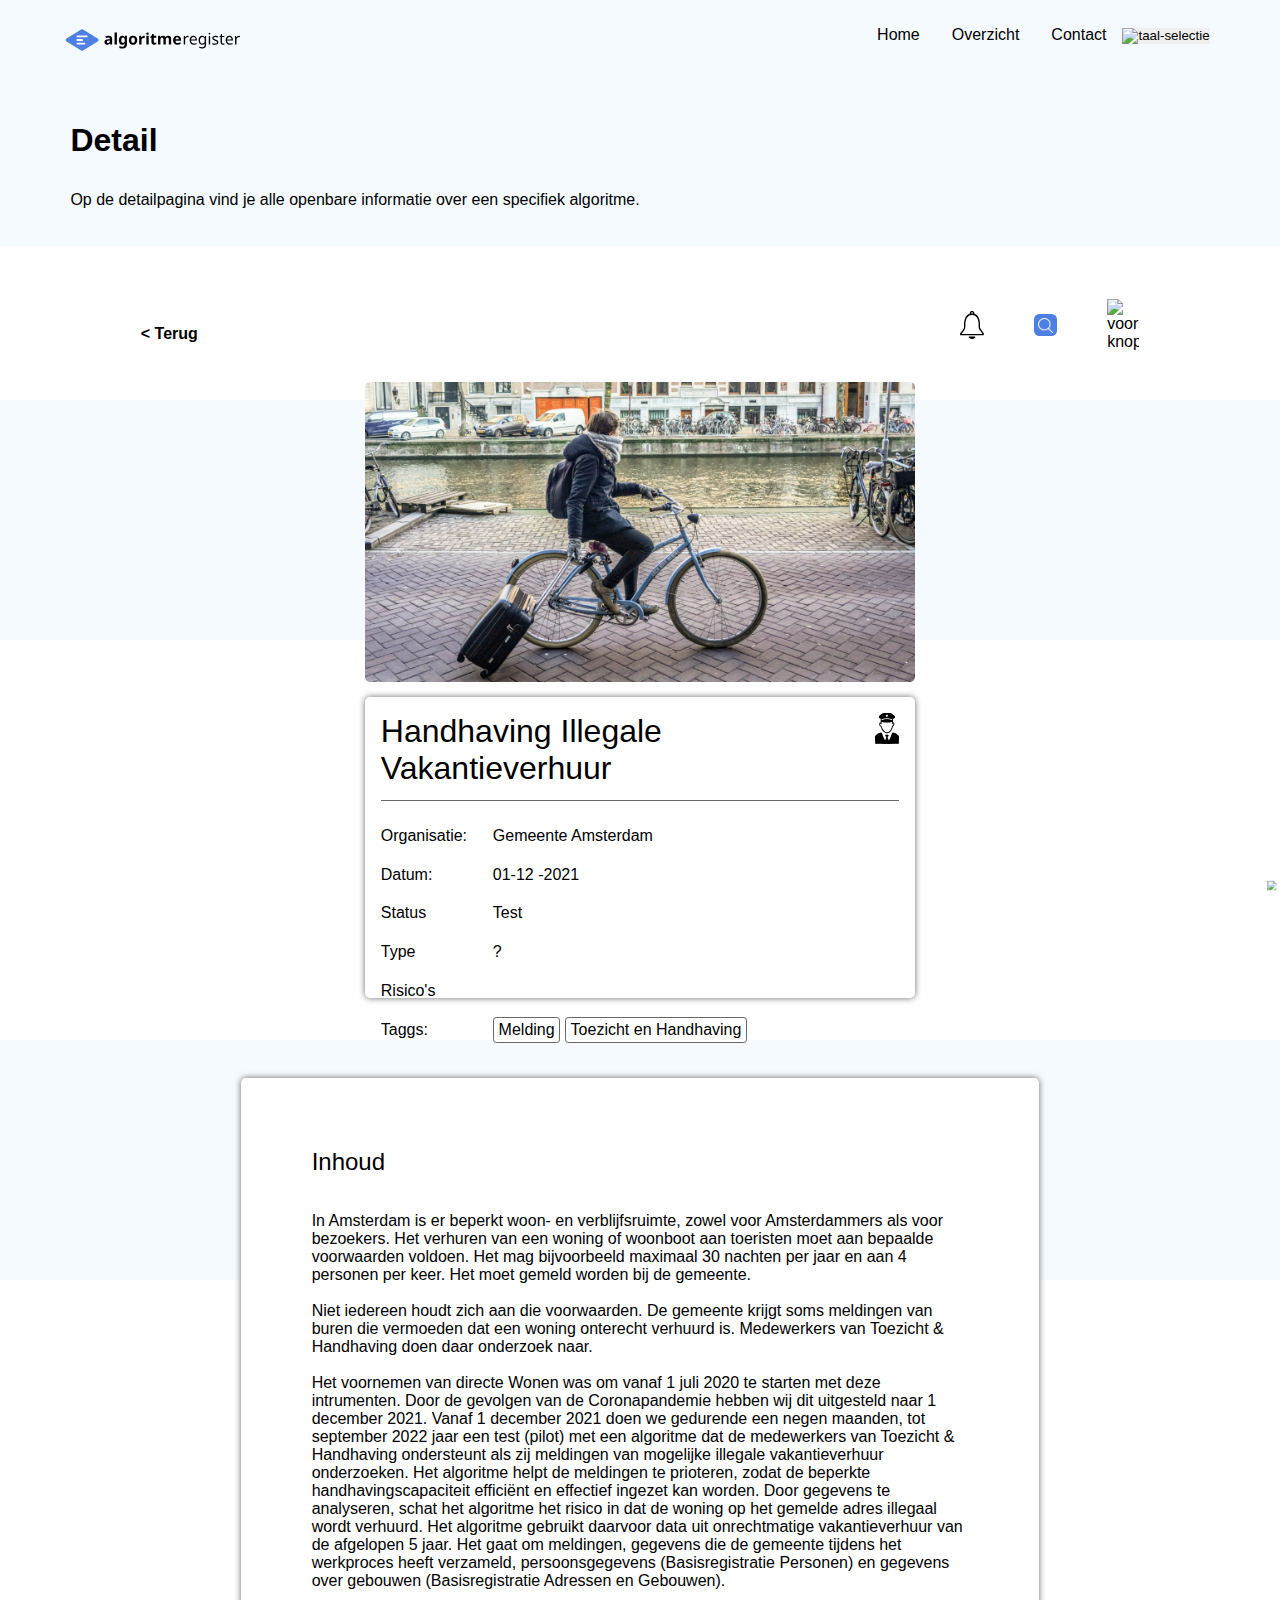
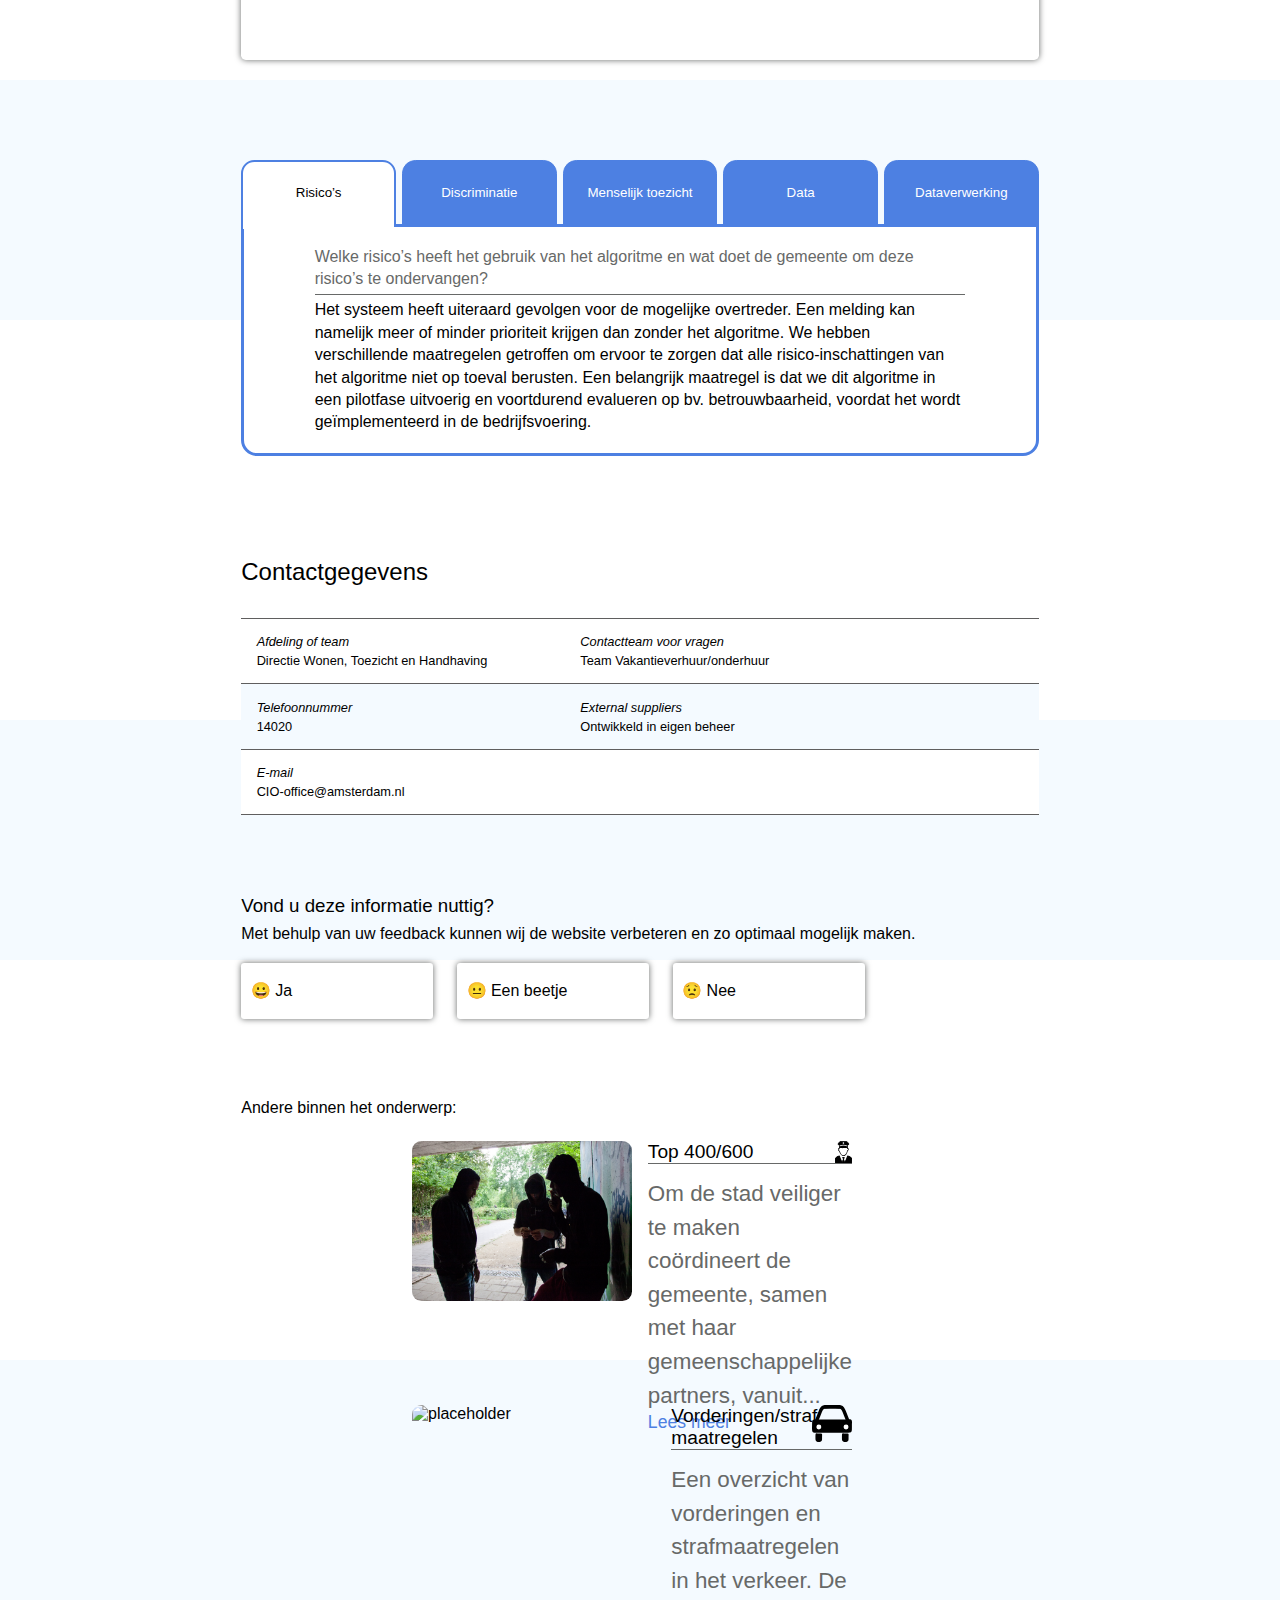
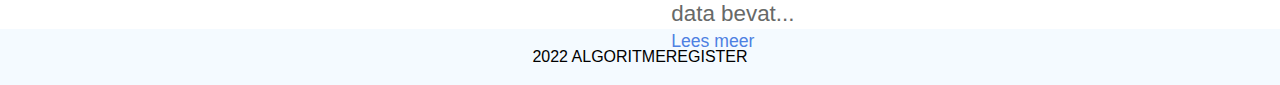
==== commit 8ebb99a9: "aanpassen" ====
--- a/detail-pagina.html
+++ b/detail-pagina.html
@@ -1,5 +1,5 @@
 <!DOCTYPE html>
-<html lang="en">
+<html lang="nl">
 <head>
     <meta charset="UTF-8">
     <meta http-equiv="X-UA-Compatible" content="IE=edge">
--- a/style.css
+++ b/style.css
@@ -9,6 +9,8 @@
 /* pagination / page nummer */
 /* main div first section */
 /* Thema filter */
+/* thema note hover in de index en details pagina */
+
 
 /************* main stylen Bolkjes view ************/
 
@@ -90,7 +92,7 @@
 /* Navigation-bar */
 
 header nav{
-    height: 70px;
+    height: 4.4em;
     width: 100%;
     text-align:center;
     background-color: var(--secondary-color);
@@ -101,12 +103,12 @@
 
 header nav>img{
     float: left;
-    width: 250px;
-    padding: 20px 10px 10px 66px;
+    width: 15.6em;
+    padding: 1.2em .6em .6em 4em;
 }
 
 header nav ul{
-    padding: 0px 70px 0px 0px;
+    padding: 0 4.4em 0 0;
     list-style: none;
     display: flex;
     flex-wrap: wrap;
@@ -115,11 +117,10 @@
 
 header nav ul li a{
     color: var(--font-color);
-    font-size: 16px;
     font-family: "Trebuchet MS", Arial, Helvetica, sans-serif;
     text-decoration: none;
-    line-height: 70px;
-    padding: 5px 15px;
+    line-height: 4.4em;
+    padding: .3em 1em;
 }
 
 header nav ul li a.actived{
@@ -142,7 +143,7 @@
 
 /* header stylen */
 header article {
-    padding: 20px 70px;
+    padding: 1.2em 4.4em;
     background-color: var(--secondary-color);
     height: 11em;
 }
@@ -160,39 +161,10 @@
     background-color: var(--secondary-color);
     color: var(--font-color);
     text-align: center;
-    padding: 20px;
+    padding: 1.2em;
  }
 
 
- /* thema note hover in de index en details pagina */
-.detail-page .detail-block > img + span,
-main ul li div a:first-of-type img + span{
-    position: absolute;
-    top: -1em;
-    right: 1em;
-    background-color: var(--secondary-color);
-    padding: .2em;
-    border-radius: .3em;
-    box-shadow: var(--grey-color) 0 0 3px;
-    opacity: 0;
-}
-
-main ul li div a:first-of-type img + span{
-    top: -1.8em;
-    right: 0;
-    color: var(--font-color);
-}
-
-.detail-page .detail-block > img:hover + span,
-main ul li div a:first-of-type img:hover + span{
-    opacity: 1;
-}
-
-
-
-/* p.showthema{
-    opacity: 1 !important;
-} */
 
 
 
@@ -215,8 +187,8 @@
     display: flex;
     justify-content: center;
     align-items: center;
-    margin-top: 20px;
-    margin-bottom: 20px;
+    margin-top: 1.2em;
+    margin-bottom: 1.2em;
     left: 0;
     right: 0;
 }
@@ -226,23 +198,23 @@
 
 
   .pagination button {
-    padding: 6px 8px;
+    padding: .4em .5em;
     border: none;
     background-color: transparent ;
-    border-radius: 5px;
+    border-radius: .3em;
     cursor: pointer;
   }
 
   .pagination button.active {
     background-color: var(--hoofd-color);
     color: var(--background-color);
-    border-radius: 5px;
+    border-radius: .3em;
   }
   
 
   .pagination button:hover:not(.active) {
     background-color: var(--secondary-color);
-    border-radius: 5px;
+    border-radius: .3em;
     color: var(--font-color);
   }
 
@@ -259,10 +231,10 @@
 main section:first-of-type {
     position: relative;
     right: 0;
-    padding: 20px 70px 0px 70px;
+    padding: 1.2em 4.4em 0 4.4em;
     width: 100%;
     text-align: center;
-    margin: 15px 0 1em 0;
+    margin: .9em 0 1em 0;
 
     display: flex;
     justify-content: space-between;
@@ -310,7 +282,7 @@
 }
 
 main section:first-of-type div button:first-of-type img {
-    width: 17px;
+    width: 1.1em;
     filter: invert(100%) sepia(0%) saturate(1833%) hue-rotate(316deg) brightness(110%) contrast(100%);
     margin: 0;
 }
@@ -323,15 +295,15 @@
 }
 
 main section:first-of-type div button:nth-of-type(2) img{
-    width: 25px;
+    width: 1.6em;
     float: right;
     filter: invert(48%) sepia(90%) saturate(2077%) hue-rotate(201deg) brightness(92%) contrast(93%);
 }
 
 main section:first-of-type div select {
-    border-radius: 5px;
-    border: 2px solid var(--hoofd-color);
-    padding: 2px;
+    border-radius: .3em;
+    border: .1em solid var(--hoofd-color);
+    padding: .1em;
 }
 
 main section:first-of-type div select:nth-of-type(2){
@@ -340,12 +312,12 @@
 
 
 main section:first-of-type div button:first-of-type{
-    width: 27px;
-    height: 27px;
+    width: 1.7em;
+    height: 1.7em;
     background-color: var(--hoofd-color);
     border: none;
-    border-radius: 6px;
-    padding-top: 5px;
+    border-radius: .4em;
+    padding-top: .3em;
     cursor: pointer;
     z-index: 2;
     order: 3;
@@ -354,9 +326,9 @@
 main section:first-of-type div input{
     position: absolute;
     left: 13em;
-    border: var(--hoofd-color) solid 2px;
-    border-radius: 6px 0 0 6px;
-    height: 26.5px;
+    border: var(--hoofd-color) solid .1em;
+    border-radius: .4em 0 0 .4em;
+    height: 1.7em;
     width: 14.5em;
     opacity: 0;
     z-index: -1;
@@ -393,7 +365,7 @@
 
 .filterOptions{
     display: none;
-    padding: 0 70px;
+    padding: 0 4.4em;
     margin: 0;
 }
 
@@ -409,7 +381,7 @@
     border: none;
     background-color: var(--secondary-color);
     color: var(--font-color);
-    border-radius: 5px;
+    border-radius: .3em;
     height: 3em;
     width: 9.7em;
     padding: 0;
@@ -505,7 +477,29 @@
     }
 
 
-
+ /* thema note hover in de index en details pagina */
+ .detail-page .detail-block > img + span,
+ main ul li div a:first-of-type img + span{
+     position: absolute;
+     top: -1em;
+     right: 1em;
+     background-color: var(--secondary-color);
+     padding: .2em;
+     border-radius: .3em;
+     box-shadow: var(--grey-color) 0 0 .2em;
+     opacity: 0;
+ }
+ 
+ main ul li div a:first-of-type img + span{
+     top: -1.8em;
+     right: 0;
+     color: var(--font-color);
+ }
+ 
+ .detail-page .detail-block > img:hover + span,
+ main ul li div a:first-of-type img:hover + span{
+     opacity: 1;
+ }
 
 
 
@@ -576,27 +570,27 @@
 }
 
     .Openbareorde-box{
-        box-shadow: var(--thema-openbare-orde) 0 2px 6px;
+        box-shadow: var(--thema-openbare-orde) 0 .1em .4em;
     }
 
     .Financien-box{
-        box-shadow: var(--thema-Financien) 0 2px 6px;
+        box-shadow: var(--thema-Financien) 0 .1em .4em;
     }
 
     .Verkeer-box{
-        box-shadow: var(--thema-Verkeer) 0 2px 6px;
+        box-shadow: var(--thema-Verkeer) 0 .1em .4em;
     }
 
     .Socialezekerheid-box{
-        box-shadow: var(--thema-Sociale-zekerheid) 0 2px 6px;
+        box-shadow: var(--thema-Sociale-zekerheid) 0 .1em .4em;
     }
 
     .Bestuur-box{
-        box-shadow: var(--thema-Bestuur) 0 2px 6px;
+        box-shadow: var(--thema-Bestuur) 0 .1em .4em;
     }
 
     .Onderwijs-box{
-        box-shadow: var(--thema-Onderwijs) 0 2px 6px;
+        box-shadow: var(--thema-Onderwijs) 0 .1em .4em;
     }
 
 main ul li a{
@@ -692,8 +686,8 @@
     }
 
     table tr th {
-        padding-top: 12px;
-        padding-bottom: 12px;
+        padding-top: 1.1em;
+        padding-bottom: 1.1em;
         color: var(--hoofd-color);
         width: 4em;
     }
@@ -761,7 +755,7 @@
 /*************** detail-pagina stylen *****************/
 /* ************************************************** */
 .detail-page {
-    padding: 20px 70px 0px 70px;
+    padding: 1.2em 4.4em 0 4.4em;
 }
 
 .detail-page .terug-link {
@@ -783,7 +777,7 @@
 }
 
 .detail-page section:first-of-type div{
-    width: 120px;
+    width: 11.2em;
     min-width: auto;
     flex-direction: row-reverse;
 }
@@ -800,26 +794,26 @@
 
 .detail-page .detail-banner {
     display: inline-block;
-    width: 550px;
-    height: 300px;
-    margin-top: 15px;
+    width: 34.4em;
+    height: 18.8em;
+    margin-top: .9em;
 }
 
 .detail-page .detail-banner img {
-    width: 550px;
-    height: 300px;
+    width: 34.4em;
+    height: 18.8em;
     object-fit: cover;
-    border-radius: 5px;
+    border-radius: .3em;
 }
 
 .detail-page .detail-block {
     display: inline-block;
-    margin-top: 15px;
-    width: 550px;
-
-    border-radius: 5px;
-    height: 300px;
-    box-shadow: var(--grey-color) 0 0 6px;
+    margin-top: .9em;
+    width: 34.4em;
+
+    border-radius: .3em;
+    height: 18.8em;
+    box-shadow: var(--grey-color) 0 0 .4em;
     padding: 1em;
     background-color: white;
     position: relative;
@@ -838,7 +832,7 @@
 
 .detail-page .detail-block h1 {
     text-align: left;
-    margin-bottom: 20px;
+    margin-bottom: 1.2em;
     font-weight: 100;
     width: 100%;
 }
@@ -892,9 +886,9 @@
     width: max-content;
     position: absolute;
     background-color: white;
-    padding: 3px 5px;
-    border: 1px solid var(--grey-color);
-    border-radius: 4px;
+    padding: .2em .3em;
+    border: .1em solid var(--grey-color);
+    border-radius: .2em;
     color: var(--font-color);
 }
 
@@ -906,16 +900,16 @@
 }
 
 .detail-page .inhoud-container {
-    margin-top: 80px;
+    margin-top: 5em;
     margin-left: auto;
     margin-right: auto;
-    box-shadow: var(--grey-color) 0 0 6px;
+    box-shadow: var(--grey-color) 0 0 .4em;
     width: 70%;
     min-width: 30em;
-    border-radius: 5px;
+    border-radius: .3em;
     display: block;
     background-color: white;
-    padding: 70px;
+    padding: 4.4em;
 }
 
 .detail-page .inhoud-container article {
@@ -932,12 +926,12 @@
     text-align: left;
     width: 70%;
     min-width: 30em;
-    padding: 20px 0 ;
+    padding: 1.2em 0 ;
     margin-left: auto;
     margin-right: auto;
     height: fit-content;
     position: relative;
-    margin-top: 80px;
+    margin-top: 5em;
 }
 
 .detail-page .tabbed .titels {
@@ -958,7 +952,7 @@
     color: #ffffff;
     display: block;
     float: left;
-    padding: 20px 10px;
+    padding: 1.2em .6em;
     width: calc(97% / 5);
     height: 5em;
     min-width: min-content;
@@ -1014,7 +1008,7 @@
     display: none;
     text-align: left;
     align-content: center;
-    padding: 20px 70px;
+    padding: 1.2em 4.4em;
 }
 
 .detail-page .tabbed .tabs div.opentab{
@@ -1128,17 +1122,17 @@
     width: 70%;
     margin-left: auto;
     margin-right: auto;
-    margin-top: 80px;
+    margin-top: 5em;
 }
 
 .contactgegevens h2 {
     font-weight: 100;
-    margin-bottom: 20px;
+    margin-bottom: 1.2em;
 }
 
 .contactgegevens table tr td {
     text-align: left;
-    padding: 20px;
+    padding: 1.2em;
 }
 
 .contactgegevens table tr td p:first-of-type{
@@ -1151,14 +1145,14 @@
 
 .contactgegevens table tr:nth-child(1) {
     background-color: white;
-    border-bottom: 1px solid rgb(95, 94, 94);
-    border-top: 1px solid rgb(95, 94, 94);
+    border-bottom: .1em solid rgb(95, 94, 94);
+    border-top: .1em solid rgb(95, 94, 94);
 }
 
 .contactgegevens table tr:nth-child(3) {
     background-color: white;
-    border-bottom: 1px solid rgb(95, 94, 94);
-    border-top: 1px solid rgb(95, 94, 94);
+    border-bottom: .1em solid rgb(95, 94, 94);
+    border-top: .1em solid rgb(95, 94, 94);
 
 
 }
@@ -1178,7 +1172,7 @@
     margin-left: auto;
     margin-right: auto;
     width: 70%;
-    margin-top: 80px;
+    margin-top: 5em;
 }
 
 .feedback h3 {
@@ -1190,14 +1184,14 @@
 }
 
 .feedback button {
-    padding: 10px;
+    padding: .6em;
     background-color: white;
-    box-shadow: var(--grey-color) 0 0 6px;
+    box-shadow: var(--grey-color) 0 0 .4em;
     border: none;
     border-radius: .2em;
     cursor: pointer;
-    margin-right: 20px;
-    margin-top: 20px;
+    margin-right: 1.2em;
+    margin-top: 1.2em;
     width: 12em;
     height: 3.5em;
     font-size: 1em;
@@ -1241,7 +1235,7 @@
     display: block;
     margin-left: auto;
     margin-right: auto;
-    margin-top: 80px;
+    margin-top: 5em;
     width: 70%;
     align-items: flex-start;
 }
@@ -1272,7 +1266,7 @@
 .detail-page ul .subject-container img {
     display: block;
     width: 35em;
-    border-radius: 10px;
+    border-radius: .6em;
     height: 10em;
     position: relative;
     left: 0;
@@ -1298,8 +1292,8 @@
 }
 
 .detail-page .subject-container .subject-content p {
-    font-size: 16px;
-    margin-top: 10px;
+    font-size: 1.4em;
+    margin-top: .6em;
     color: var(--grey-color);
     position: relative;
     top: 0;
@@ -1309,21 +1303,21 @@
     width: 100%;
     font-size: 1.2em;
     font-weight: lighter;
-    background-size: 15px;
+    background-size: .9em;
     background-position-x: right;
     background-repeat: no-repeat;
     background-position-y: top;
 }
 
 .detail-page .subject-container:last-of-type .subject-content h5{
-    background-size: 21px;
+    background-size: 2.1em;
 }
 .detail-page .subject-container .subject-content h5{
     border-bottom: var(--grey-color) solid .05em;
 }
 
 .detail-page .subject-container .subject-content > a {
-    font-size: 12px;
+    font-size: 1.1em;
     color: var(--hoofd-color);
     position:relative;
     top: 0;
@@ -1342,7 +1336,7 @@
     display: none; /* Hidden by default */
     position: fixed; /* Stay in place */
     z-index: 1; /* Sit on top */
-    padding-top: 100px; /* Location of the box */
+    padding-top: 6.2em; /* Location of the box */
     left: 0;
     top: 0;
     width: 100%; /* Full width */
@@ -1357,17 +1351,17 @@
     margin: auto;
     padding: 5% 5% 2%;
     width: 50%;
-    border-radius: 10px;
+    border-radius: .6em;
   }
 
   .popUp-content h5 {
-    font-size: 18px;
-    margin-bottom: 15px;
+    font-size: 1.1em;
+    margin-bottom: .9em;
     font-weight: 100;
   }
 
   .popUp-content input {
-    margin-bottom: 15px;
+    margin-bottom: .9em;
     margin-right: 1em;
   }
 
@@ -1380,7 +1374,7 @@
   }
 
   .popUp-content label {
-    font-size: 15px;
+    font-size: .9em;
   }
 
   .popUp-content form label {
@@ -1392,7 +1386,7 @@
     padding: 1em;
     border: none;
     border-radius: .3em;
-    margin-top: 10px;
+    margin-top: .6em;
     width: 100%;
   }
   
@@ -1400,7 +1394,7 @@
   .close {
     color: var(--font-color);
     float: right;
-    font-size: 28px;
+    font-size: 1.7em;
     font-weight: bold;
 
     position: relative;
@@ -1423,10 +1417,10 @@
   .gereed {
     border: none;
     background-color: var(--hoofd-color);
-    padding: 10px;
-    width: 120px;
+    padding: .6em;
+    width: 11.2em;
     color: white;
-    border-radius: 5px;
+    border-radius: .3em;
   }
 
   .gereed:hover {
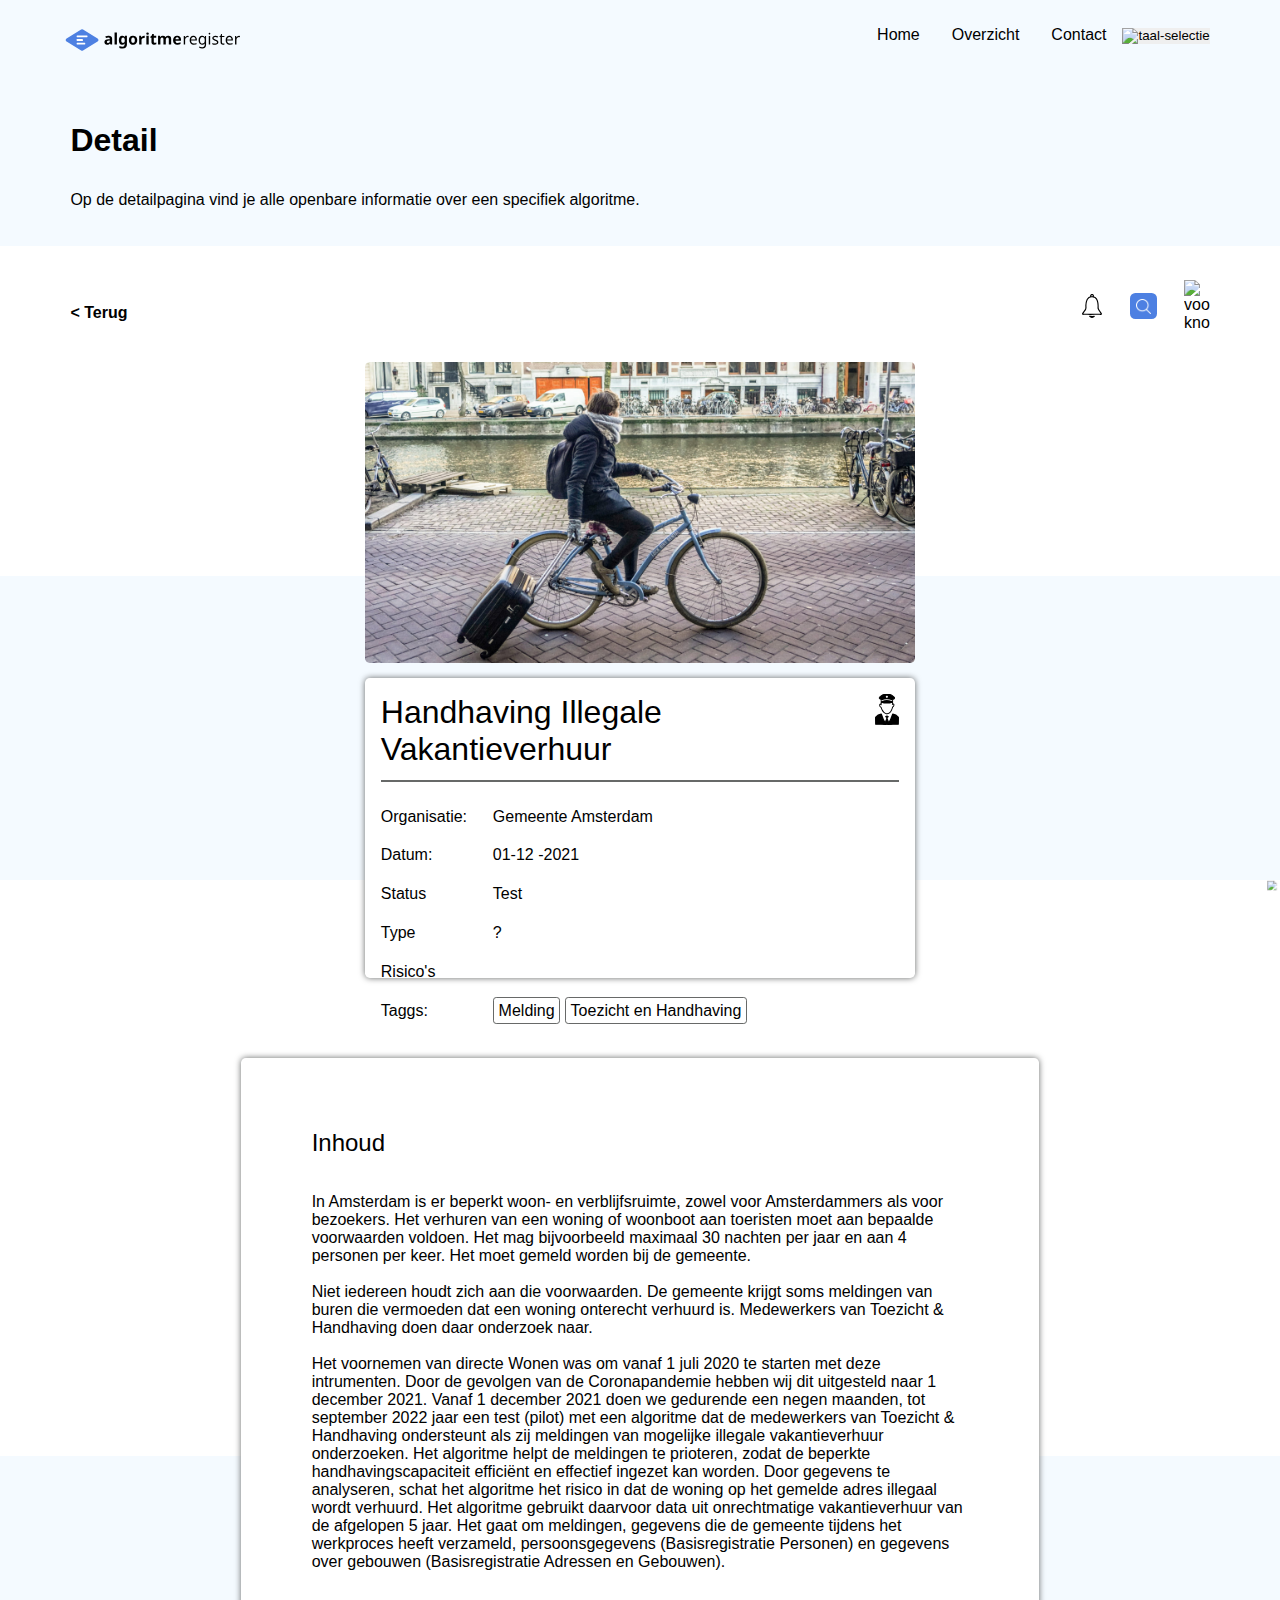
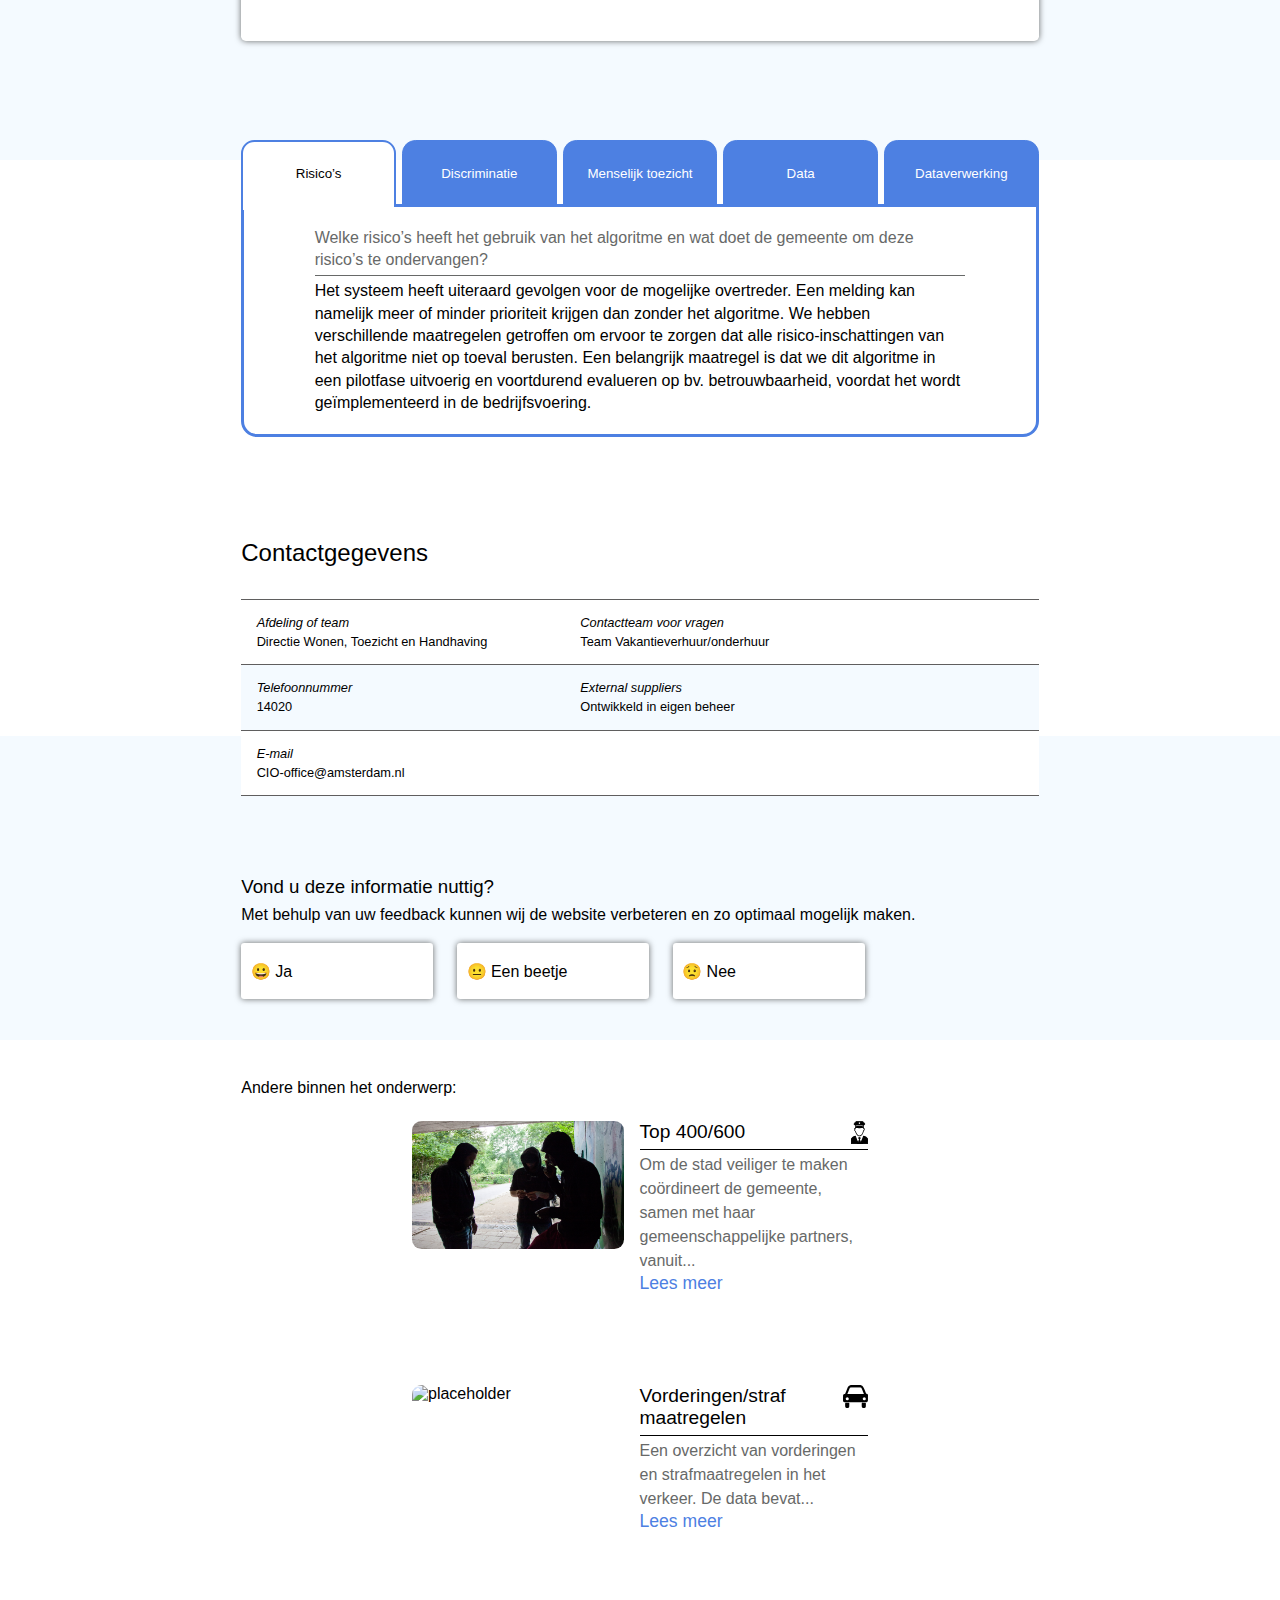
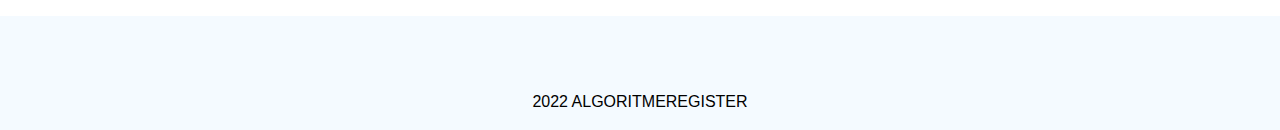
==== commit 334c93eb: "aanpassen" ====
--- a/detail-pagina.html
+++ b/detail-pagina.html
@@ -63,7 +63,7 @@
             
             <div class="detail-block">
                 <h1>Handhaving Illegale Vakantieverhuur</h1>
-                <img src="images/icons/Openbareorde.icon.svg" alt="">
+                <img src="images/icons/Openbareorde.icon.svg" alt="Openbareorde icon">
                 <span>Openbare orde</span>
 
                 <ul class="detail-content">
--- a/style.css
+++ b/style.css
@@ -79,8 +79,8 @@
 body {
     font-family: 'Noto Sans SC', Helvetica, arial, sans-serif;
     min-height: 100vh;
-    background-image: linear-gradient(var(--background-color) 25em, var(--secondary-color) 20em);
-    background-size: 100% 40em;
+    background-image: linear-gradient(var(--background-color) 36em, var(--secondary-color) 20em);
+    background-size: 100% 55em;
 } 
 
 .lijstbackground{
@@ -277,7 +277,7 @@
 }
 
 main section:first-of-type div>img{
-    width: 2em;
+    width: 1.6em;
     order: 4;
 }
 
@@ -762,6 +762,9 @@
     font-weight: bold;
 }
 
+.detail-page section:first-of-type{
+    padding: 0;
+}
 .detail-page section:first-of-type a {
     color: black;
     text-decoration: none;
@@ -772,14 +775,23 @@
 }
 
 .detail-page section:first-of-type div>img.notificationBtn{
-    width: 1.5em;
+    width: 1.3em;
     cursor: pointer;
 }
 
 .detail-page section:first-of-type div{
-    width: 11.2em;
+    width: 8em;
     min-width: auto;
     flex-direction: row-reverse;
+}
+
+.detail-page  section:first-of-type div button:first-of-type{
+    width: 2em;
+    height: 2em;
+}
+
+.detail-page  section:first-of-type div input{
+    height: 2em;
 }
 
 .detail-page .detail-container {
@@ -1248,6 +1260,7 @@
 .detail-page .subjects ul{
     width: 100%;
     margin: 0;
+    margin-bottom: 4em;
     display: flex;
     justify-content: space-around;
     flex-wrap: wrap;
@@ -1265,9 +1278,9 @@
 
 .detail-page ul .subject-container img {
     display: block;
-    width: 35em;
+    width: 25em;
+    height: 8em;
     border-radius: .6em;
-    height: 10em;
     position: relative;
     left: 0;
     top: 0;
@@ -1286,13 +1299,12 @@
 
     display: inline-block;
     text-align: left;
-    padding:  0 1em;
+    padding-left: 1em;
 
     background-color: transparent;
 }
 
 .detail-page .subject-container .subject-content p {
-    font-size: 1.4em;
     margin-top: .6em;
     color: var(--grey-color);
     position: relative;
@@ -1309,11 +1321,18 @@
     background-position-y: top;
 }
 
+.detail-page .subject-container .subject-content h5::after{
+    content: "";
+    display: block;
+    width: 100%;
+    height: .01em;
+    background-color: #000;
+    position: relative;
+    bottom: -.3em;
+}
+
 .detail-page .subject-container:last-of-type .subject-content h5{
-    background-size: 2.1em;
-}
-.detail-page .subject-container .subject-content h5{
-    border-bottom: var(--grey-color) solid .05em;
+    background-size: 1.3em;
 }
 
 .detail-page .subject-container .subject-content > a {
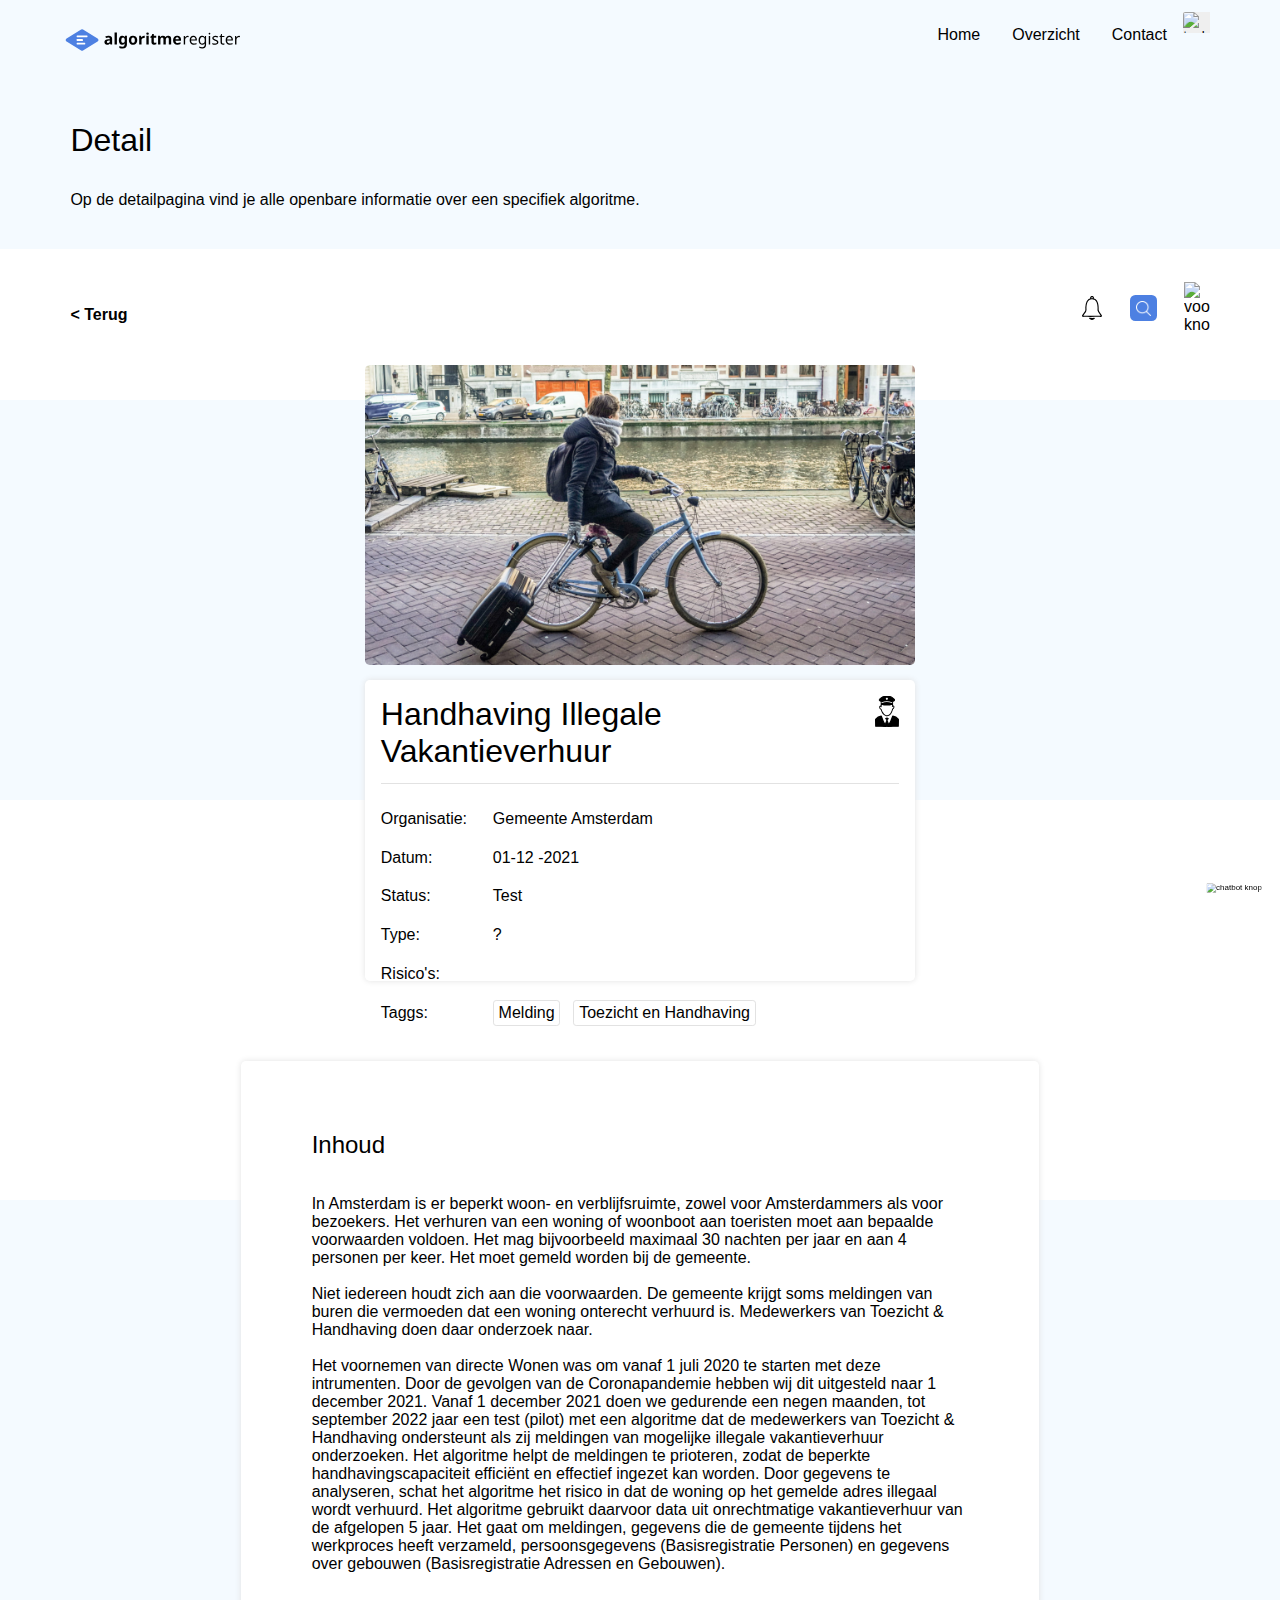
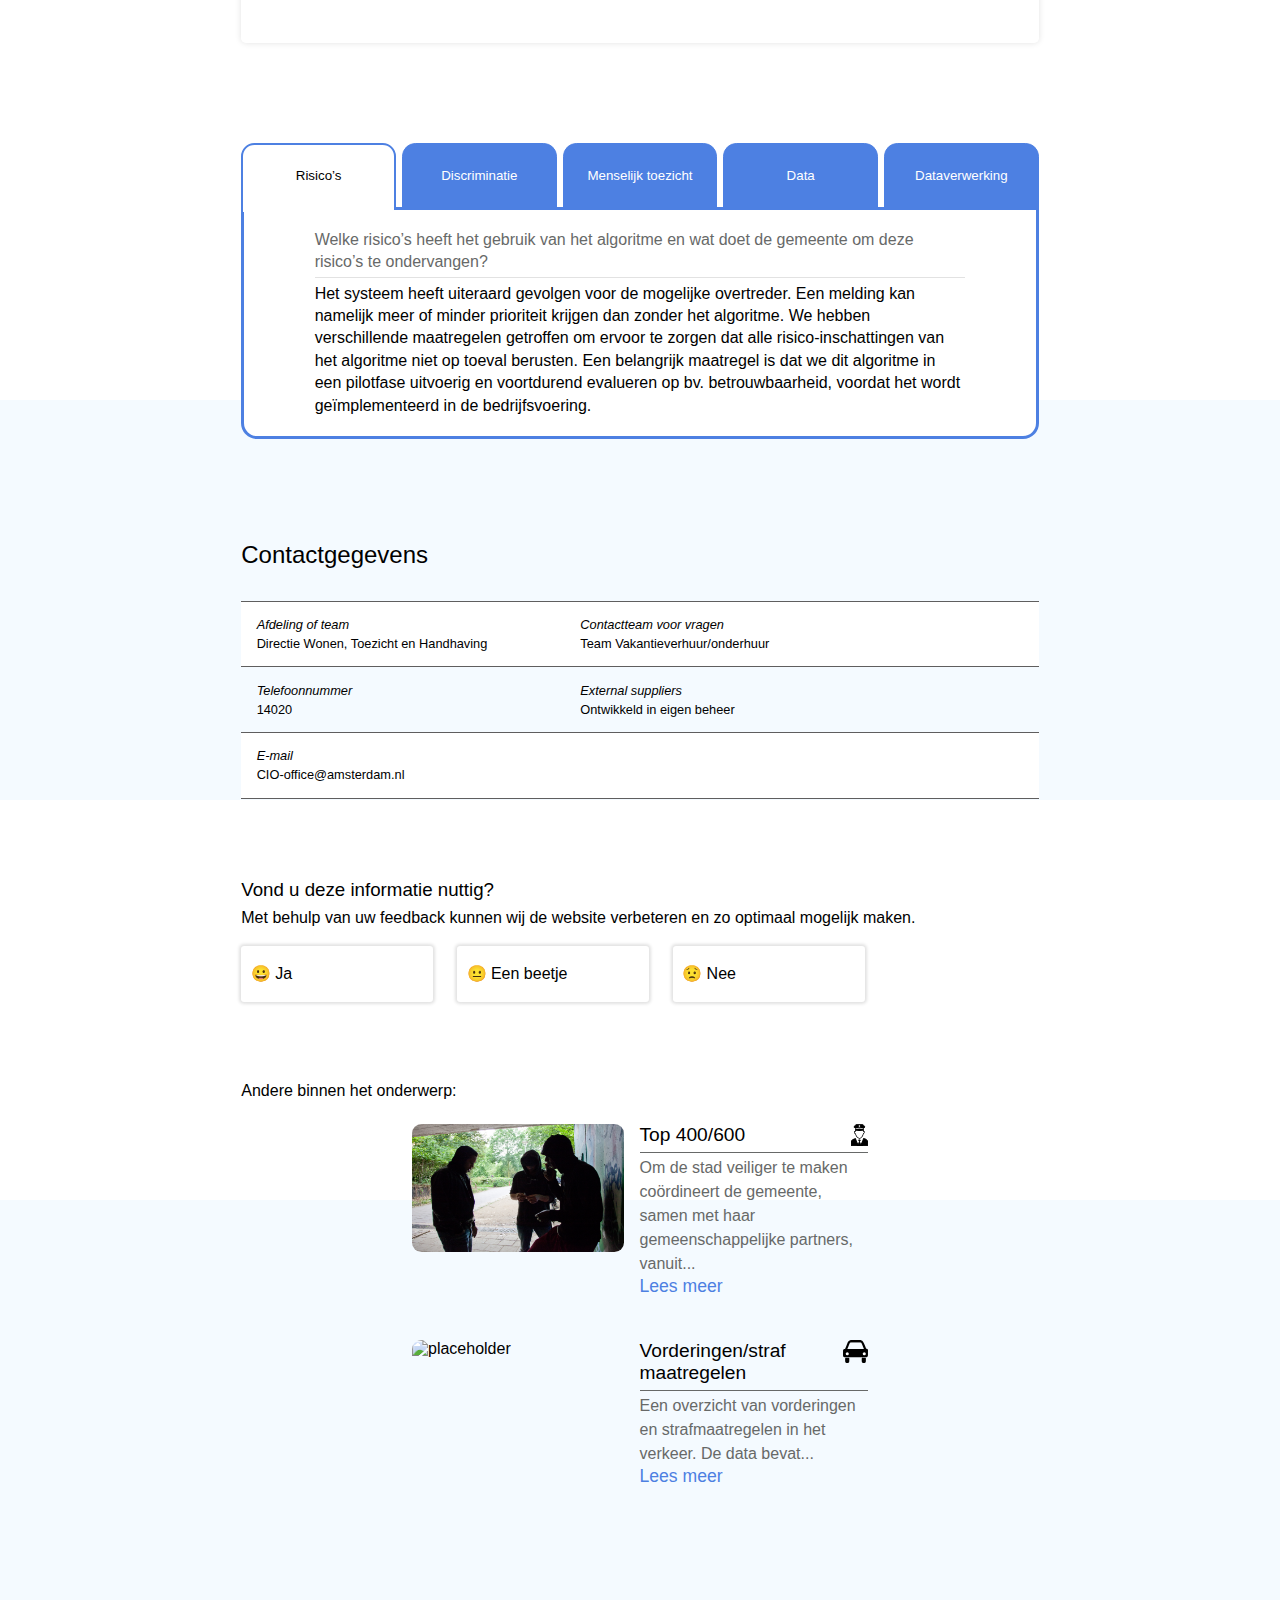
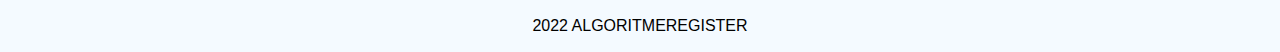
==== commit ea7a931e: "Def. versie" ====
--- a/detail-pagina.html
+++ b/detail-pagina.html
@@ -10,7 +10,7 @@
 <body>
     <header>
         <nav class="navigation-bar">
-            <img src="images/algoritmeregister-logo.svg" alt="logo">
+            <img src="images/algoritmeregister-logo.svg" alt="algoritmeregister logo">
             <ul>
               <li><a href="#">Home</a></li>
               <li><a href="index.html">Overzicht</a></li>
@@ -28,19 +28,20 @@
         <section>
             <a href="index.html" class="terug-link">< Terug </a>
             <div>
-                <input type="text" value="Wat zoek je?">
+                <input aria-label="zoekveld" type="text" placeholder="Wat zoek je?">
                 <button><img src="images/search.png" alt="zoek-knop" ></button>
-                <img src="images/icons/sound.png" alt="voorlees-knop">
+                <img src="images/speaker.png" alt="voorlees-knop">
                 <img src="images/icons/notification-icon.svg" alt="notification-knop" class="notificationBtn">
                 
 
               </div>
         </section>
+
         <div id="popUp" class="pop-up">
           <div class="popUp-content">
             <span class="close">&times;</span>
             <h5>Ik wil op de hoogte blijven van:</h5>
-            <input type="checkbox" name="keuze1" value="keuze1">
+            <input type="checkbox" checked name="keuze1" value="keuze1">
             <label for="keuze1"> Wanneer er wijzigingen plaatsvinden voor <b>"Handhaving Illegale Vakantieverhuur"</b></label><br>
             <input type="checkbox" name="keuze2" value="keuze2">
             <label for="keuze2">Nieuwe algoritmes met hetzelfde thema bijkomen</label><br>
@@ -48,11 +49,10 @@
             <label for="keuze3"> Nieuwe algoritmes bijkomen</label><br>
             <form>
               <label for="e-mail">Voer uw e-mail in:</label>
-              <input type="text" required placeholder="Example: algoritmeregister@gmail.com">
+              <input type="email"  placeholder="Example: algoritmeregister@gmail.com" required>
+              
+              <button class="gereed">Gereed</button>
             </form>
-            <div>
-              <button class="gereed">gereed</button>
-            </div>
           </div>
         </div>
 
@@ -67,11 +67,11 @@
                 <span>Openbare orde</span>
 
                 <ul class="detail-content">
-                    <li>Organisatie: <p>Gemeente Amsterdam</p></li>
-                    <li>Datum: <p>01-12 -2021</p></li>
-                    <li>Status <p>Test</p></li>
-                    <li>Type <p>?</p></li>
-                    <li>Risico's</li>
+                    <li>Organisatie:<p>Gemeente Amsterdam</p></li>
+                    <li>Datum:<p>01-12 -2021</p></li>
+                    <li>Status:<p>Test</p></li>
+                    <li>Type:<p>?</p></li>
+                    <li>Risico's:</li>
                     <li>Taggs: 
                       <ul>
                         <li><a href="#">Melding</a></li>
@@ -330,8 +330,8 @@
             </ul>
         </section>
 
-        <button class="chatbot"><img src="images/simple-hipchat.png"></button>
-        <section>
+        <button class="chatbot"><img src="images/simple-hipchat.png" alt = "chatbot knop"></button>
+        <section class="chatbot-box">
             <p>Meest gestelde vragen </p>
             <p>Waar kan ik je mee helpen?</p>
             <p>13:42 PM</p>
@@ -368,10 +368,12 @@
             </dl>
 
             <div>
-                <input type="text" value="Stel uw vraag ...">
-                <button></button>
-            </div>
-        </section>    </main>
+                <input aria-label="berichtveld" type="text" placeholder="Stel uw vraag ...">
+                <button aria-label="send"></button>
+            </div>
+        </section>
+      
+      </main>
 
     <footer>
         <p>2022 ALGORITMEREGISTER</p>
@@ -380,4 +382,4 @@
     
     <script src="js/script-dp.js"></script>
 </body>
-</html>+</html>
--- a/style.css
+++ b/style.css
@@ -51,6 +51,7 @@
     --secondary-color:  #f4faff;
     --grey-color: #676968;
     --licht-grey-color: #e2e2e2;
+    /*  de ::after werkt niet met de var() voor kleuren, dus heb ik de hashtag kleuren gebruikt voor de ::after. */
 
     /* thema's colors */
     --thema-Natuur:#DCE6BB;
@@ -79,15 +80,18 @@
 body {
     font-family: 'Noto Sans SC', Helvetica, arial, sans-serif;
     min-height: 100vh;
-    background-image: linear-gradient(var(--background-color) 36em, var(--secondary-color) 20em);
-    background-size: 100% 55em;
+    background-image: linear-gradient(var(--background-color) 25em, var(--secondary-color) 20em);
+    background-size: 100% 50em;
+    position: relative;
 } 
 
 .lijstbackground{
     background-image: none;
 }
 
-
+main {
+    padding-bottom: 5em;
+}
 
 /* Navigation-bar */
 
@@ -137,31 +141,34 @@
 
 header nav ul li button img{
     width: 2em;
-    height: 1.2em;
+    height: 1.6em;
+    border-radius: .2em;
+    display: block;
 }
 
 
 /* header stylen */
 header article {
-    padding: 1.2em 4.4em;
+    padding: 1.2em 4.4em 2.5em 4.4em;
     background-color: var(--secondary-color);
-    height: 11em;
 }
 
 header article h1{
+    font-weight: lighter;
     margin: 1em 0;
 }
 
 /* footer stylen */
 footer {
-    position: relative;
+    position: absolute;
+    height: 3.5em;
     left: 0;
     bottom: 0;
     width: 100%;
     background-color: var(--secondary-color);
     color: var(--font-color);
     text-align: center;
-    padding: 1.2em;
+    padding: 1.3em;
  }
 
 
@@ -191,11 +198,8 @@
     margin-bottom: 1.2em;
     left: 0;
     right: 0;
-}
-
-
-
-
+
+}
 
   .pagination button {
     padding: .4em .5em;
@@ -319,7 +323,7 @@
     border-radius: .4em;
     padding-top: .3em;
     cursor: pointer;
-    z-index: 2;
+    z-index: 1;
     order: 3;
 }
 
@@ -390,6 +394,10 @@
     box-shadow: var(--licht-grey-color) 0 .15em .2em ;
 }
 
+.filterOptions button:active{
+    transform: scale(.9);
+}
+
     .filterOptions button:first-of-type.activated,
     .filterOptions button:first-of-type:hover{
         background-color:var(--thema-Natuur);
@@ -478,6 +486,7 @@
 
 
  /* thema note hover in de index en details pagina */
+
  .detail-page .detail-block > img + span,
  main ul li div a:first-of-type img + span{
      position: absolute;
@@ -528,8 +537,8 @@
     list-style: none;
     display: flex;
     flex-wrap: wrap;
-    gap: 4.5em;
-    padding:2em 8em;
+    gap: calc((100% - 66em) / 2 ); /*3 elements = 66em => 2 gaps*/
+    padding:2em 8em 0;
     justify-content: flex-start;
 }
 
@@ -540,6 +549,7 @@
 main ul li{
     width: 22em;
     height: 32em;
+    margin-bottom: 3em;
     position: relative;
 }
 
@@ -612,6 +622,7 @@
 }
 
 main ul li div a:first-of-type h3{
+    font-weight: lighter;
     color: var(--font-color);
     width: 90%;
 }
@@ -623,7 +634,7 @@
     height: .05em;
     position: relative;
     bottom: -.4em;
-    background-color: var(--grey-color);
+    background-color: #e2e2e2;
 }
 
 main ul li div>p{
@@ -650,6 +661,13 @@
     right: 1.5em;
 }
 
+main > span {
+    position: relative;
+    top: -2.5em;
+    float: right;
+    right: 5em;
+}
+
 
 
 
@@ -712,11 +730,7 @@
     }
 
     table tr th:last-of-type, table tr td:last-of-type{
-        padding-right: 10%;
-    }
-
-    table tr th:first-of-type, table tr td:first-of-type {
-        padding-left: 10%;
+        padding-right: 4%;
     }
 
 
@@ -736,10 +750,12 @@
         background-color: var(--secondary-color);
     }
 
+    
 /* geen items gevonden na het filteren */
 .no-item{
     width: 100%;
     text-align: center;
+    height: auto;
 }
 
 
@@ -825,7 +841,7 @@
 
     border-radius: .3em;
     height: 18.8em;
-    box-shadow: var(--grey-color) 0 0 .4em;
+    box-shadow: var(--licht-grey-color) 0 0 .4em;
     padding: 1em;
     background-color: white;
     position: relative;
@@ -839,7 +855,7 @@
     height: .05em;
     position: relative;
     bottom: -.4em;
-    background-color: var(--grey-color);
+    background-color: #e2e2e2;
 }
 
 .detail-page .detail-block h1 {
@@ -862,14 +878,17 @@
     display: flex;
     flex-direction: column;
     gap: 1.3em;
+    width: 100%;
 }
 
 
 .detail-page .detail-block .detail-content li {
+    width: 100%;
     height: auto;
     position: relative;
     display: flex;
     align-items: center;
+    margin-bottom: 0;
 }
 
 .detail-page .detail-content li p {
@@ -879,13 +898,15 @@
 }
 
 .detail-page .detail-content li ul{
-    width: max-content;
+    width: 28%;
     margin: 0;
     padding: 0;
     display: flex;
     flex-direction: row;
     flex-wrap: nowrap;
-
+    justify-content: flex-start;
+
+    gap: 1em;
     position: absolute;
     left: 7em;
 }
@@ -895,18 +916,19 @@
 }
 
 .detail-page .detail-content li ul li a {
+    display: block;
     width: max-content;
     position: absolute;
     background-color: white;
     padding: .2em .3em;
-    border: .1em solid var(--grey-color);
+    border: .1em solid var(--licht-grey-color);
     border-radius: .2em;
     color: var(--font-color);
 }
 
 .detail-page .detail-content li a:hover {
     text-decoration: none;
-    background-color: #676968;
+    background-color: var(--grey-color);
     color: white;
     transition: 0.2s ease-in;
 }
@@ -915,7 +937,7 @@
     margin-top: 5em;
     margin-left: auto;
     margin-right: auto;
-    box-shadow: var(--grey-color) 0 0 .4em;
+    box-shadow: var(--licht-grey-color) 0 0 .4em;
     width: 70%;
     min-width: 30em;
     border-radius: .3em;
@@ -988,7 +1010,7 @@
 .detail-page .tabbed .titels button.opentab::after{
     content: "";
     display: block;
-    background-color: white;
+    background-color: #ffffff;
     width: 100%;
     height: .5em;
     position: absolute;
@@ -1038,10 +1060,10 @@
     content: "";
     display: block;
     width: 100%;
-    height: .05em;
+    height: .06em;
     position: relative;
     bottom: -.2em;
-    background-color: var(--grey-color);
+    background-color: #e2e2e2;
   
 }
 
@@ -1058,74 +1080,6 @@
   margin-bottom: 2em;
 }
 
-/* Data */
-.detail-page .tabbed .tabs > div > section{
-  display:flex;
-  flex-direction: column;
-  flex-wrap: wrap;
-  align-content: center;
-  row-gap: 2em;
-  padding: 0;
-}
-
-.detail-page .tabbed .tabs > div > section > div{
-  width: 100%;
-  display: block;
-  text-align: left;
-}
-
-.detail-page .tabbed .tabs > div > section > div p:nth-of-type(1){
-    color: var(--font-color);
-    margin-bottom: 0;
-    font-weight:bold;
-}
-
-.detail-page .tabbed .tabs > div > section > div p:nth-of-type(1)::after{
-    display: none;
-}
-
-.detail-page .tabbed .tabs div section div ul{
-  list-style:none;
-  margin:0;
-  margin-top: .5em;
-  padding-left:2em;
-  gap: 0;
-
-  display: flex;
-  flex-direction: column;
-}
-
-.detail-page .tabbed .tabs div section div ul li{
-    width: fit-content;
-}
-
-.detail-page .tabbed .tabs div section div ul li::before{
-  content:"- ";
-}
-
-.detail-page .tabbed .tabs > div table tr:first-of-type td {
-  font-weight: bold;
-  color: var(--hoofd-color);
-}
-
-.detail-page .tabbed .tabs > div table tr td {
-  padding: 1em;
-}
-
-.detail-page .tabbed .tabs > div table tr td a {
-  color: var(--hoofd-color);
-  text-decoration: underline;
-  cursor: pointer;
-}
-
-.detail-page .tabbed .tabs > div table tr:nth-child(even) {
-  background-color: var(--secondary-color);
-}
-
-
-
-
-
 
 /* contactgegevens */
 
@@ -1169,6 +1123,74 @@
 
 }
 
+
+
+/* Data */
+.detail-page .tabbed .tabs > div > section{
+    display:flex;
+    flex-direction: column;
+    flex-wrap: wrap;
+    align-content: center;
+    row-gap: 2em;
+    padding: 0;
+  }
+  
+  .detail-page .tabbed .tabs > div > section > div{
+    width: 100%;
+    display: block;
+    text-align: left;
+  }
+  
+  .detail-page .tabbed .tabs > div > section > div p:nth-of-type(1){
+      color: var(--font-color);
+      margin-bottom: 0;
+      font-weight:bold;
+  }
+  
+  .detail-page .tabbed .tabs > div > section > div p:nth-of-type(1)::after{
+      display: none;
+  }
+  
+  .detail-page .tabbed .tabs div section div ul{
+    list-style:none;
+    margin:0;
+    margin-top: .5em;
+    padding:0  0 0 2em;
+    gap: 0;
+  
+    display: flex;
+    flex-direction: column;
+  }
+  
+  .detail-page .tabbed .tabs div section div ul li{
+      width: fit-content;
+      height: auto;
+      margin-bottom: 0;
+  }
+  
+  .detail-page .tabbed .tabs div section div ul li::before{
+    content:"- ";
+  }
+  
+  .detail-page .tabbed .tabs > div table tr:first-of-type td {
+    font-weight: bold;
+    color: var(--hoofd-color);
+  }
+  
+  .detail-page .tabbed .tabs > div table tr td {
+    padding: 1em;
+  }
+  
+  .detail-page .tabbed .tabs > div table tr td a {
+    color: var(--hoofd-color);
+    text-decoration: underline;
+    cursor: pointer;
+  }
+  
+  .detail-page .tabbed .tabs > div table tr:nth-child(even) {
+    background-color: var(--secondary-color);
+  }
+  
 
 
 
@@ -1198,7 +1220,7 @@
 .feedback button {
     padding: .6em;
     background-color: white;
-    box-shadow: var(--grey-color) 0 0 .4em;
+    box-shadow: var(--licht-grey-color) 0 0 .2em .1em;
     border: none;
     border-radius: .2em;
     cursor: pointer;
@@ -1245,9 +1267,7 @@
 /* subjects */
 .detail-page .subjects {
     display: block;
-    margin-left: auto;
-    margin-right: auto;
-    margin-top: 5em;
+    margin: 5em auto;
     width: 70%;
     align-items: flex-start;
 }
@@ -1260,7 +1280,6 @@
 .detail-page .subjects ul{
     width: 100%;
     margin: 0;
-    margin-bottom: 4em;
     display: flex;
     justify-content: space-around;
     flex-wrap: wrap;
@@ -1271,9 +1290,10 @@
 
 .detail-page ul .subject-container {
     width: 28.5em;
-    height: 14em;
+    height: 11em;
     display: flex;
     padding: 0;
+    margin-bottom: 0;
 }
 
 .detail-page ul .subject-container img {
@@ -1326,7 +1346,7 @@
     display: block;
     width: 100%;
     height: .01em;
-    background-color: #000;
+    background-color: #676968;
     position: relative;
     bottom: -.3em;
 }
@@ -1368,6 +1388,9 @@
   .popUp-content {
     background-color: #fefefe;
     margin: auto;
+
+    position: relative;
+
     padding: 5% 5% 2%;
     width: 50%;
     border-radius: .6em;
@@ -1408,17 +1431,41 @@
     margin-top: .6em;
     width: 100%;
   }
+
+
+  .popUp-content.gelukt{
+      text-align: center;
+
+      margin: auto;
+      padding: 5% 5% 2%;
+      width: 50%;
+
+      height: 66%;
+      border-radius: .6em;
+  }
+
+  .popUp-content.gelukt h5{
+      font-weight: bold;
+  }
+  .popUp-content.gelukt p{
+      margin: 2em 0 0 0 ;
+  }
+
+  .popUp-content.gelukt button{
+      position: relative;
+      bottom: -14.5em ;
+
+  }
   
   /* The Close Button */
   .close {
     color: var(--font-color);
-    float: right;
     font-size: 1.7em;
     font-weight: bold;
 
-    position: relative;
-    top: -2em;
-    right: -1.5em;
+    position: absolute;
+    top: 1em;
+    right: 1em;
   }
   
   .close:hover,
@@ -1440,6 +1487,7 @@
     width: 11.2em;
     color: white;
     border-radius: .3em;
+    margin: 0 auto;
   }
 
   .gereed:hover {
@@ -1449,6 +1497,9 @@
 
 
 
+main.detail-page + footer{
+      position: relative;
+  }
 
 
 
@@ -1489,7 +1540,7 @@
 
 
     /* Open chatbot */
-main section:last-of-type{
+main section.chatbot-box{
     width: 29em;
     height: 35em;
     border-radius: 2em 2em 0 2em;
@@ -1506,21 +1557,21 @@
     overflow: hidden;
 }
 
-section:last-of-type.openchat{
+section.chatbot-box.openchat{
     transform: scale(1);
 }
 
-    main section:last-of-type,
-    main section:last-of-type p,
-    main section:last-of-type ul,
-    main section:last-of-type ul li,
-    main section:last-of-type button{
+    main section.chatbot-box,
+    main section.chatbot-box p,
+    main section.chatbot-box ul,
+    main section.chatbot-box ul li,
+    main section.chatbot-box button{
         margin: 0;
         padding: 0;
         z-index: 99;
     }
 
-    main section:last-of-type>p:first-of-type{
+    main section.chatbot-box>p:first-of-type{
         color: var(--background-color);
         background-color: var(--hoofd-color);
         font-weight: bold;
@@ -1534,7 +1585,7 @@
         border-radius: 2em 2em 0 0;
 
     }
-        main section:last-of-type>p:first-of-type::after{
+        main section.chatbot-box>p:first-of-type::after{
             content: ">";
             display: inline-block;
             position: absolute;
@@ -1545,11 +1596,11 @@
             cursor: pointer;
         }
 
-            main section:last-of-type>p.closelist::after{
+            main section.chatbot-box>p.closelist::after{
                 transform: rotate(90deg);
             }
 
-        main section:last-of-type p:nth-of-type(2){
+        main section.chatbot-box p:nth-of-type(2){
             max-width: 20em;
             padding: .5em 1em ;
             font-size: .8em;
@@ -1560,7 +1611,7 @@
             left: 1em;
         }
 
-        main section:last-of-type p:nth-of-type(3){
+        main section.chatbot-box p:nth-of-type(3){
             font-size: .6em;
             color: var(--grey-color);
             position: absolute;
@@ -1569,7 +1620,7 @@
         }
 
     /* De vragen list */
-main section:last-of-type dl{
+main section.chatbot-box dl{
     width: 100%;
     position: absolute;
     top: 3em;
@@ -1581,25 +1632,25 @@
     z-index: 99;
 }
 
-    main section:last-of-type dl.closelist{
+    main section.chatbot-box dl.closelist{
         transform: scaleY(0);
         transform-origin: top;
     }
 
-    main section:last-of-type dl dt,
-    main section:last-of-type dl dd{
+    main section.chatbot-box dl dt,
+    main section.chatbot-box dl dd{
         width: 100%;
         font-size: .8em;
         padding: 1em 2em 1em 1em;
         text-align: left;
     }
 
-    main section:last-of-type dl dd:nth-of-type(2n+1),
-    main section:last-of-type dl dt:nth-of-type(2n+1){
+    main section.chatbot-box dl dd:nth-of-type(2n+1),
+    main section.chatbot-box dl dt:nth-of-type(2n+1){
         background-color: var(--secondary-color);
     }
 
-    main section:last-of-type dl dt::after{
+    main section.chatbot-box dl dt::after{
         content: ">";
         display: inline-block;
         position: absolute;
@@ -1610,20 +1661,20 @@
         cursor: pointer;
     }
 
-    main section:last-of-type dl dt.closedslid{
+    main section.chatbot-box dl dt.closedslid{
         padding-bottom: .5em;
     }
 
-    main section:last-of-type dl dt.closedslid::after{
+    main section.chatbot-box dl dt.closedslid::after{
         transform: rotate(-90deg);
     }
 
-    main section:last-of-type dl dd{
+    main section.chatbot-box dl dd{
         padding: 0 1.5em 1em 2em;
 
     }
 
-    main section:last-of-type dl dd.closedslid{
+    main section.chatbot-box dl dd.closedslid{
         clip: rect(0 0 0 0);
         position: absolute;
         white-space: nowrap;
@@ -1631,9 +1682,8 @@
 
 
 
-
     /* input position */
-main section:last-of-type div{
+main section.chatbot-box div{
     width: 100%;
     height: 3em;
     border-radius: 0 0 0 1.5em;
@@ -1643,18 +1693,18 @@
     z-index:99;
 }
 
-    main section:last-of-type div::after{
+    main section.chatbot-box div::after{
         content: "";
         display: block;
         height: .07em;
         width: 93%;
-        background-color: var(--licht-grey-color);
+        background-color: #e2e2e2;
         position: absolute;
         top: 0;
         left: 1em;
     }
 
-    main section:last-of-type div button{
+    main section.chatbot-box div button{
         background-color: transparent;
 
         border-top: 1.5em solid transparent;
@@ -1666,11 +1716,11 @@
         right: 1em;
     }
 
-    main section:last-of-type div button:hover{
+    main section.chatbot-box div button:hover{
         transform: scale(.8);
     }
 
-    main section:last-of-type div input{
+    main section.chatbot-box div input{
         background-color: var(--hoofd-color);
         width: 87%;
         height: 2em ;
@@ -1682,9 +1732,9 @@
         opacity: 1;
     }
 
-        main section:last-of-type div input[type="text"]{
-            color: var(--background-color);
-            padding: 0 1em;
-        }
-
-
+    main section.chatbot-box div input[type="text"] ,
+    main section.chatbot-box div input::placeholder {
+        color: var(--background-color);
+        padding: 0 1em;
+    }
+
